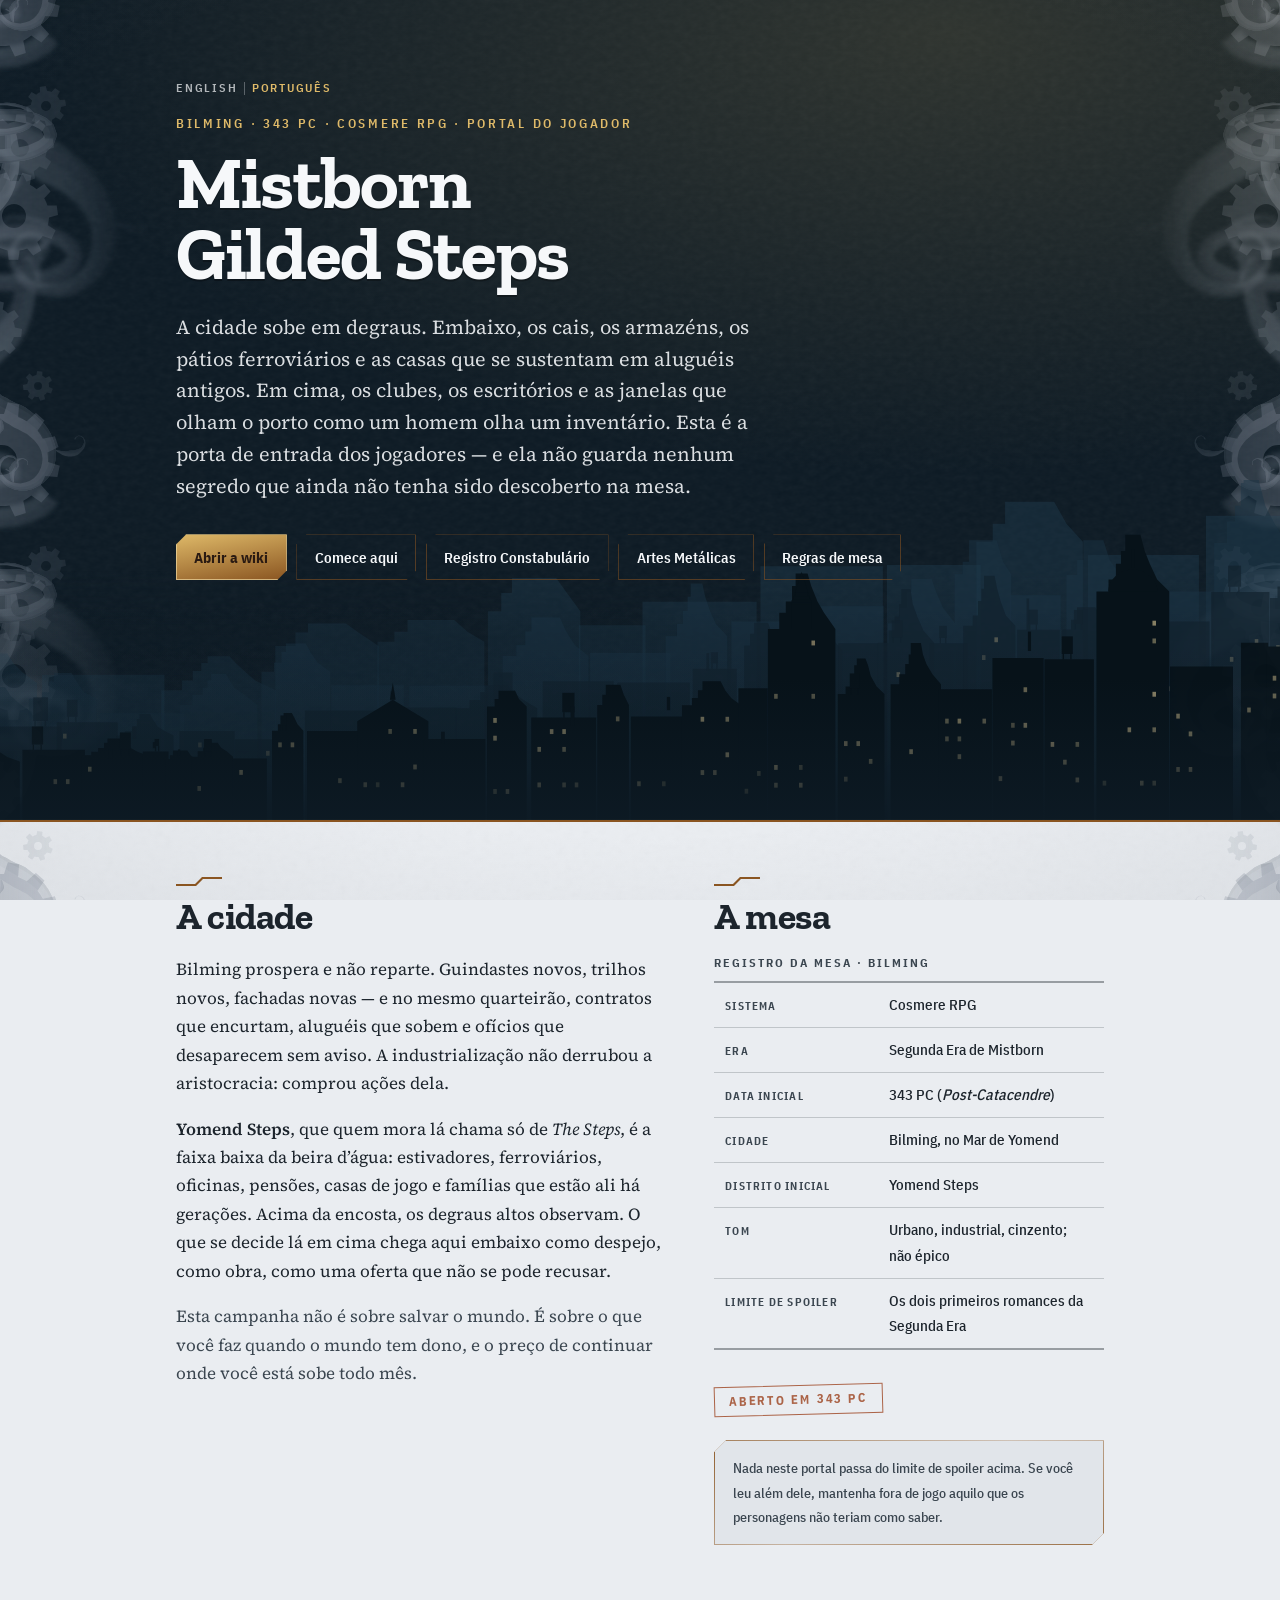
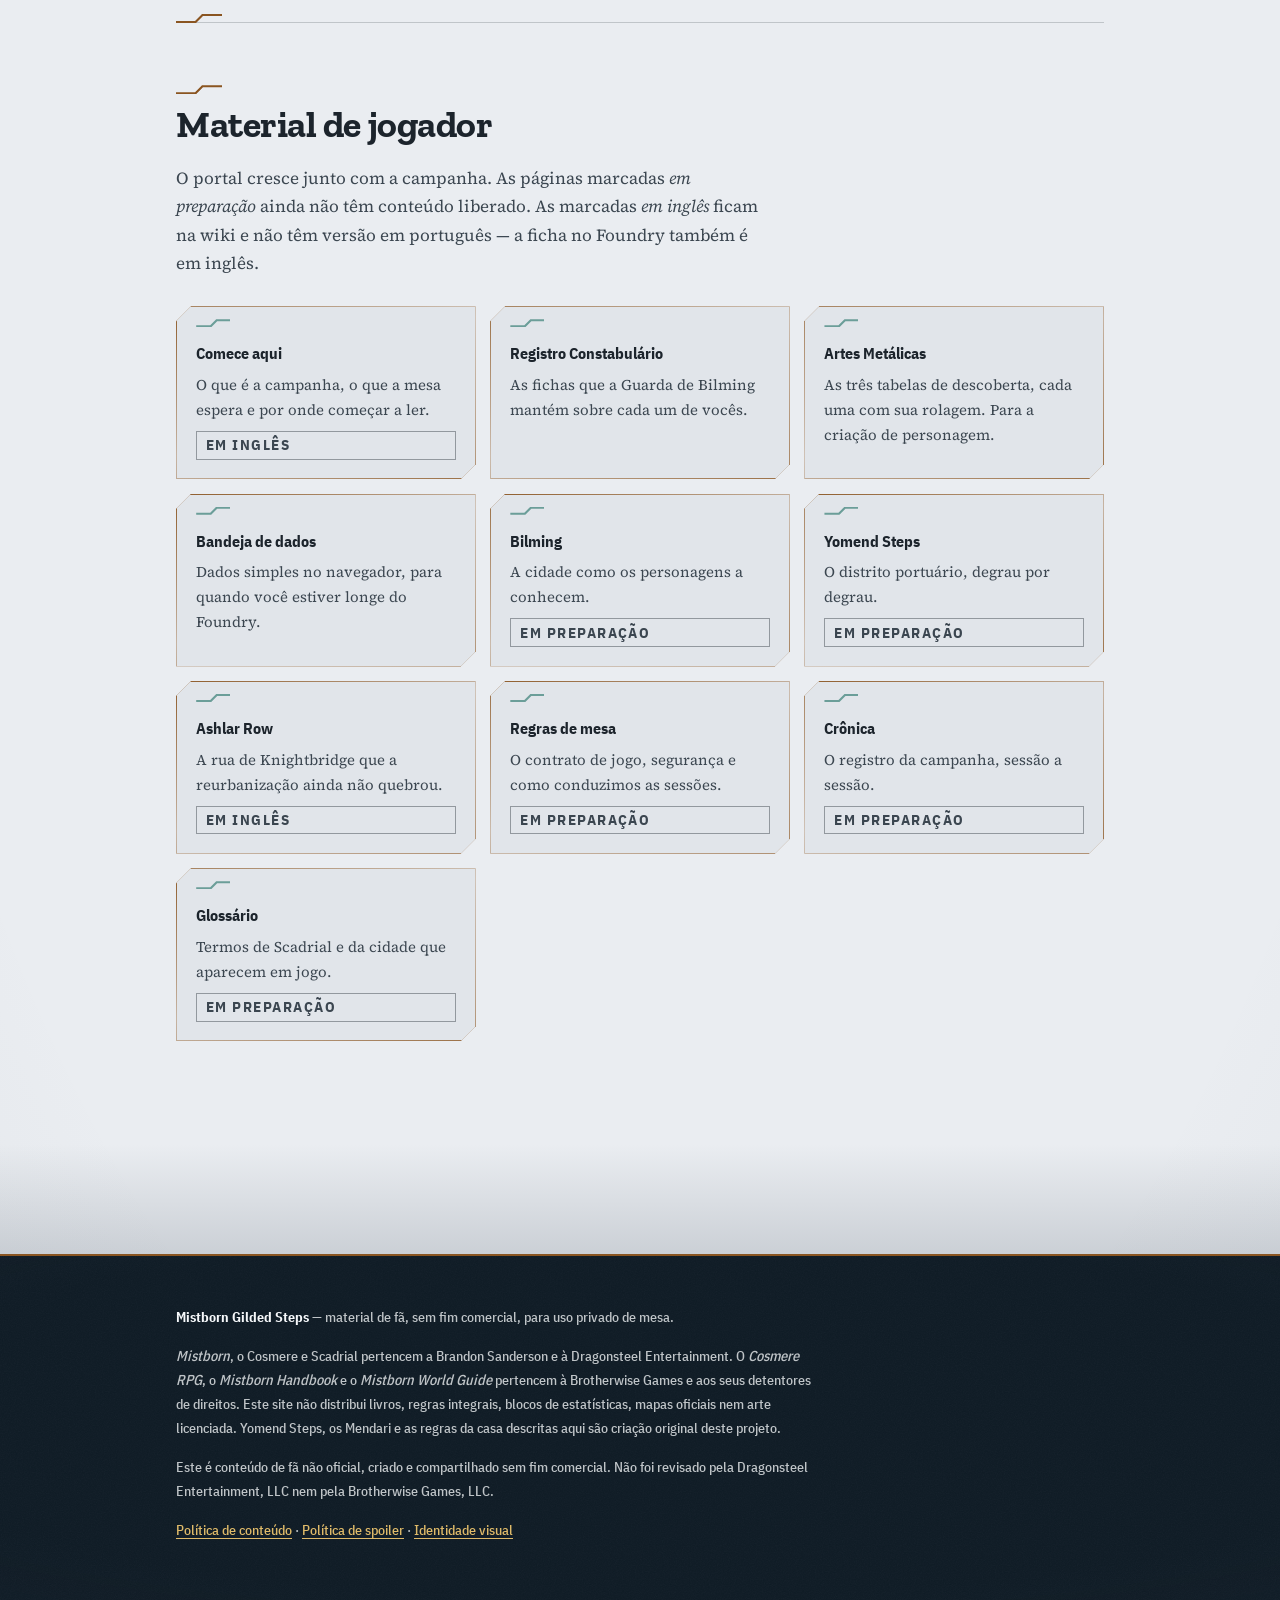
==== docs/pt/index.html @ 7c8a9991 "A Brazilian Portuguese version of the player pages English stays the source version of the site. /pt" ====
<!doctype html>
<html lang="pt-BR">
<head>
  <meta charset="utf-8">
  <meta name="viewport" content="width=device-width, initial-scale=1">
  <title>Mistborn Gilded Steps — Portal do Jogador</title>
  <meta name="description" content="Portal do jogador da campanha Mistborn Gilded Steps: Bilming, Scadrial, 343 PC. Fantasia urbana e industrial no Cosmere RPG.">
  <meta name="color-scheme" content="light dark">
  <link rel="alternate" hreflang="en" href="https://wildpoxx.github.io/mistborn-gilded-steps/">
  <link rel="alternate" hreflang="pt-BR" href="https://wildpoxx.github.io/mistborn-gilded-steps/pt/">
  <link rel="stylesheet" href="../styles/fonts.css">
  <link rel="stylesheet" href="../styles/gilded.css">
  <link rel="stylesheet" href="../styles/site.css">
</head>
<body>
  <a class="skip" href="#content">Pular para o conteúdo</a>

  <header class="hero">
    <div class="wrap">
      <p class="lang-switch"><a href="../index.html" hreflang="en" lang="en">English</a><span aria-current="true">Português</span></p>
      <p class="kicker">Bilming · 343 PC · Cosmere RPG · Portal do jogador</p>
      <h1>Mistborn<br>Gilded Steps</h1>
      <p class="lead">
        A cidade sobe em degraus. Embaixo, os cais, os armazéns, os pátios ferroviários e as casas
        que se sustentam em aluguéis antigos. Em cima, os clubes, os escritórios e as janelas que olham o
        porto como um homem olha um inventário. Esta é a porta de entrada dos jogadores — e ela não
        guarda nenhum segredo que ainda não tenha sido descoberto na mesa.
      </p>
      <nav class="actions" aria-label="Quick links">
        <a class="button primary" href="https://github.com/WildPoxx/mistborn-gilded-steps/blob/main/wiki/Home.md">Abrir a wiki</a>
        <a class="button" href="https://github.com/WildPoxx/mistborn-gilded-steps/blob/main/wiki/Start-Here.md">Comece aqui</a>
        <a class="button" href="constabulary-record.html">Registro Constabulário</a>
        <a class="button" href="metallic-arts.html">Artes Metálicas</a>
        <a class="button" href="https://github.com/WildPoxx/mistborn-gilded-steps/blob/main/wiki/Table-Rules.md">Regras de mesa</a>
      </nav>
    </div>

    <!-- Bilming skyline. Original drawing generated for this project: four planes of
         silhouette, the ground rising in terraces from the waterfront to the high
         district, three landmark buildings, roof tanks and chimneys, lit windows
         clustered by floor. Traces no third-party map, art or photograph. Colours
         come from the --sky-* custom properties in styles/site.css. -->
    <svg class="section-drawing" xmlns="http://www.w3.org/2000/svg" viewBox="0 0 1440 470" preserveAspectRatio="xMidYMax slice" role="img" aria-labelledby="skyline-title"><title id="skyline-title">Bilming from the water: the city climbing in terraces from the low waterfront on the left to the towers of the high district on the right, silhouetted in haze.</title><defs><linearGradient id="hz" x1="0" y1="0" x2="0" y2="1"><stop offset="0%" stop-color="var(--sky-haze)" stop-opacity="0"/><stop offset="52%" stop-color="var(--sky-haze)" stop-opacity="0.6"/><stop offset="100%" stop-color="var(--sky-haze)" stop-opacity="0"/></linearGradient><linearGradient id="sk" x1="0" y1="0" x2="0" y2="1"><stop offset="0%" stop-color="var(--sky-haze)" stop-opacity="0"/><stop offset="100%" stop-color="var(--sky-haze)" stop-opacity="0.92"/></linearGradient></defs><g fill="var(--sky-1)" fill-opacity="var(--sky-o1)"><path d="M-50.0 470 L-50.0 316.0 L-34.0 316.0 L-34.0 304.1 L-23.7 304.1 L-23.7 294.0 L-16.5 294.0 L-16.5 282.8 L8.1 282.8 L15.2 294.0 L25.5 304.1 L41.5 316.0 L41.5 470 Z"/><path d="M47.3 470 L47.3 306.5 L185.0 306.5 L185.0 470 Z"/><path d="M181.4 470 L181.4 323.9 L204.8 323.9 L204.8 313.2 L216.9 313.2 L216.9 302.4 L226.5 302.4 L226.5 293.5 L233.6 293.5 L233.6 285.8 L258.1 285.8 L265.2 293.5 L274.8 302.4 L286.9 313.2 L310.3 323.9 L310.3 470 Z"/><path d="M309.7 470 L309.7 274.3 L332.4 274.3 L332.4 259.1 L346.5 259.1 L346.5 248.9 L389.2 248.9 L403.3 259.1 L425.9 274.3 L425.9 470 Z"/><path d="M424.7 470 L424.7 269.4 L443.7 269.4 L443.7 258.2 L458.5 258.2 L458.5 244.9 L511.1 244.9 L525.9 258.2 L544.9 269.4 L544.9 470 Z"/><path d="M548.9 470 L548.9 235.1 L563.9 235.1 L563.9 214.5 L576.0 214.5 L576.0 197.8 L625.7 197.8 L637.8 214.5 L652.9 235.1 L652.9 470 Z"/><path d="M651.1 470 L651.1 251.0 L726.2 251.0 L726.2 470 Z"/><path d="M722.8 470 L722.8 224.5 L851.2 224.5 L851.2 470 Z"/><path d="M855.5 470 L855.5 184.4 L993.2 184.4 L993.2 470 Z"/><path d="M997.8 470 L997.8 183.0 L1103.2 183.0 L1103.2 470 Z"/><path d="M1098.5 470 L1098.5 156.9 L1116.8 156.9 L1116.8 136.6 L1130.7 136.6 L1130.7 111.9 L1185.9 111.9 L1199.8 136.6 L1218.2 156.9 L1218.2 470 Z"/><path d="M1224.0 470 L1224.0 172.0 L1348.8 172.0 L1348.8 470 Z"/><path d="M1356.7 470 L1356.7 127.8 L1459.4 127.8 L1459.4 470 Z"/><path d="M1465.5 470 L1465.5 115.1 L1490.2 115.1 L1490.2 94.3 L1502.8 94.3 L1502.8 76.2 L1511.8 76.2 L1511.8 49.0 L1553.2 49.0 L1562.1 76.2 L1574.8 94.3 L1599.4 115.1 L1599.4 470 Z"/></g><rect x="0" y="188" width="1440" height="150" fill="url(#hz)" opacity="0.46"/><g fill="var(--sky-2)" fill-opacity="var(--sky-o2)"><path d="M-50.0 470 L-50.0 348.2 L-37.4 348.2 L-37.4 340.2 L-26.3 340.2 L-26.3 330.1 L-19.9 330.1 L-19.9 320.5 L5.6 320.5 L12.0 330.1 L23.1 340.2 L35.8 348.2 L35.8 470 Z"/><path d="M32.6 470 L32.6 333.2 L47.0 333.2 L47.0 326.2 L55.3 326.2 L55.3 314.2 L60.8 314.2 L60.8 304.5 L80.5 304.5 L86.0 314.2 L94.3 326.2 L108.6 333.2 L108.6 470 Z"/><path d="M112.4 470 L112.4 349.9 L207.1 349.9 L207.1 470 Z"/><path d="M202.2 470 L202.2 340.6 L216.5 340.6 L216.5 329.3 L228.1 329.3 L228.1 321.3 L233.6 321.3 L233.6 312.9 L237.4 312.9 L237.4 305.8 L254.4 305.8 L258.1 312.9 L263.6 321.3 L275.2 329.3 L289.5 340.6 L289.5 470 Z"/><path d="M294.1 470 L294.1 303.1 L308.2 303.1 L308.2 293.2 L316.6 293.2 L316.6 280.9 L321.6 280.9 L321.6 271.3 L344.1 271.3 L349.1 280.9 L357.4 293.2 L371.5 303.1 L371.5 470 Z"/><path d="M372.6 470 L372.6 318.5 L454.3 318.5 L454.3 470 Z"/><path d="M460.7 470 L460.7 319.0 L561.0 319.0 L561.0 470 Z"/><path d="M565.6 470 L565.6 285.5 L581.0 285.5 L581.0 273.5 L590.9 273.5 L590.9 257.9 L597.9 257.9 L597.9 242.2 L629.8 242.2 L636.9 257.9 L646.7 273.5 L662.1 285.5 L662.1 470 Z"/><path d="M663.8 470 L663.8 282.1 L754.5 282.1 L754.5 470 Z"/><path d="M748.9 470 L748.9 263.2 L761.6 263.2 L761.6 249.6 L768.2 249.6 L768.2 234.9 L773.6 234.9 L773.6 218.9 L777.0 218.9 L777.0 203.9 L790.1 203.9 L793.4 218.9 L798.8 234.9 L805.4 249.6 L818.1 263.2 L818.1 470 Z"/><path d="M822.9 470 L822.9 246.6 L887.0 246.6 L887.0 470 Z"/><path d="M892.3 470 L892.3 229.4 L994.1 229.4 L994.1 470 Z"/><path d="M998.8 470 L998.8 248.9 L1012.5 248.9 L1012.5 231.2 L1020.4 231.2 L1020.4 213.2 L1025.1 213.2 L1025.1 198.8 L1048.3 198.8 L1053.1 213.2 L1060.9 231.2 L1074.6 248.9 L1074.6 470 Z"/><path d="M1073.9 470 L1073.9 193.4 L1083.0 193.4 L1083.0 179.4 L1090.2 179.4 L1090.2 155.4 L1121.2 155.4 L1128.4 179.4 L1137.5 193.4 L1137.5 470 Z"/><path d="M1136.4 470 L1136.4 217.2 L1193.3 217.2 L1193.3 470 Z"/><path d="M1199.7 470 L1199.7 194.4 L1211.7 194.4 L1211.7 177.6 L1218.7 177.6 L1218.7 155.2 L1241.3 155.2 L1248.3 177.6 L1260.3 194.4 L1260.3 470 Z"/><path d="M1259.5 470 L1259.5 212.9 L1363.9 212.9 L1363.9 470 Z"/><path d="M1365.9 470 L1365.9 158.5 L1380.2 158.5 L1380.2 134.2 L1389.3 134.2 L1389.3 116.6 L1396.0 116.6 L1396.0 91.0 L1399.0 91.0 L1399.0 72.0 L1413.8 72.0 L1416.8 91.0 L1423.5 116.6 L1432.6 134.2 L1446.9 158.5 L1446.9 470 Z"/><path d="M1441.7 470 L1441.7 160.0 L1453.0 160.0 L1453.0 143.4 L1462.4 143.4 L1462.4 115.5 L1467.3 115.5 L1467.3 95.0 L1488.2 95.0 L1493.1 115.5 L1502.5 143.4 L1513.7 160.0 L1513.7 470 Z"/></g><rect x="0" y="230" width="1440" height="150" fill="url(#hz)" opacity="0.38"/><g fill="var(--sky-3)" fill-opacity="var(--sky-o3)"><path d="M-50.0 470 L-50.0 364.1 L-11.3 364.1 L-11.3 470 Z"/><path d="M-2.6 470 L-2.6 364.7 L69.6 364.7 L69.6 470 Z"/><path d="M63.9 470 L63.9 359.9 L132.5 359.9 L132.5 470 Z"/><path d="M130.6 470 L130.6 374.8 L140.5 374.8 L140.5 369.9 L148.5 369.9 L148.5 364.8 L154.1 364.8 L154.1 356.5 L156.9 356.5 L156.9 350.8 L168.8 350.8 L171.7 356.5 L177.2 364.8 L185.3 369.9 L195.2 374.8 L195.2 470 Z"/><path d="M201.9 470 L201.9 369.8 L263.9 369.8 L263.9 470 Z"/><path d="M264.3 470 L264.3 379.2 L340.1 379.2 L340.1 470 Z"/><path d="M343.1 470 L343.1 346.9 L423.4 346.9 L423.4 470 Z"/><path d="M429.8 470 L429.8 343.5 L513.5 343.5 L513.5 470 Z"/><path d="M512.7 470 L512.7 344.2 L528.2 344.2 L528.2 334.9 L540.3 334.9 L540.3 326.0 L546.2 326.0 L546.2 318.4 L571.0 318.4 L576.8 326.0 L589.0 334.9 L604.4 344.2 L604.4 470 Z"/><path d="M610.5 470 L610.5 313.9 L690.4 313.9 L690.4 470 Z"/><path d="M694.4 470 L694.4 315.3 L776.1 315.3 L776.1 470 Z"/><path d="M779.5 470 L779.5 299.9 L828.8 299.9 L828.8 470 Z"/><path d="M837.2 470 L837.2 273.6 L843.9 273.6 L843.9 260.6 L848.5 260.6 L848.5 248.0 L863.9 248.0 L868.6 260.6 L875.2 273.6 L875.2 470 Z"/><path d="M876.1 470 L876.1 279.1 L888.8 279.1 L888.8 265.1 L897.8 265.1 L897.8 249.9 L926.0 249.9 L935.1 265.1 L947.7 279.1 L947.7 470 Z"/><path d="M942.9 470 L942.9 271.2 L987.9 271.2 L987.9 470 Z"/><path d="M987.6 470 L987.6 270.7 L999.6 270.7 L999.6 256.8 L1006.5 256.8 L1006.5 241.0 L1011.5 241.0 L1011.5 227.0 L1014.1 227.0 L1014.1 210.2 L1024.3 210.2 L1026.8 227.0 L1031.9 241.0 L1038.8 256.8 L1050.8 270.7 L1050.8 470 Z"/><path d="M1045.8 470 L1045.8 271.2 L1088.5 271.2 L1088.5 470 Z"/><path d="M1083.7 470 L1083.7 251.5 L1094.3 251.5 L1094.3 240.0 L1100.3 240.0 L1100.3 223.5 L1104.1 223.5 L1104.1 209.9 L1107.0 209.9 L1107.0 195.3 L1118.9 195.3 L1121.8 209.9 L1125.6 223.5 L1131.6 240.0 L1142.2 251.5 L1142.2 470 Z"/><path d="M1144.4 470 L1144.4 256.1 L1192.2 256.1 L1192.2 470 Z"/><path d="M1195.1 470 L1195.1 255.6 L1205.0 255.6 L1205.0 244.6 L1211.7 244.6 L1211.7 230.6 L1232.4 230.6 L1239.1 244.6 L1248.9 255.6 L1248.9 470 Z"/><path d="M1252.6 470 L1252.6 248.7 L1263.2 248.7 L1263.2 234.9 L1269.2 234.9 L1269.2 218.0 L1272.3 218.0 L1272.3 206.1 L1287.4 206.1 L1290.4 218.0 L1296.5 234.9 L1307.0 248.7 L1307.0 470 Z"/><path d="M1305.0 470 L1305.0 246.6 L1360.7 246.6 L1360.7 470 Z"/><path d="M1362.6 470 L1362.6 213.5 L1428.1 213.5 L1428.1 470 Z"/><path d="M1428.7 470 L1428.7 220.3 L1437.2 220.3 L1437.2 207.2 L1444.1 207.2 L1444.1 189.8 L1448.8 189.8 L1448.8 169.7 L1450.9 169.7 L1450.9 155.8 L1460.6 155.8 L1462.8 169.7 L1467.4 189.8 L1474.4 207.2 L1482.8 220.3 L1482.8 470 Z"/><path d="M1486.9 470 L1486.9 213.3 L1564.5 213.3 L1564.5 470 Z"/><rect x="-37.0" y="343.7" width="9.0" height="14.5"/><rect x="-36.3" y="358.1" width="1.4" height="6.0"/><rect x="-29.9" y="358.1" width="1.4" height="6.0"/><rect x="37.4" y="332.0" width="16.6" height="26.6"/><rect x="38.7" y="358.7" width="1.5" height="6.0"/><rect x="50.3" y="358.7" width="1.5" height="6.0"/><rect x="75.2" y="334.7" width="12.0" height="19.2"/><rect x="76.2" y="353.9" width="1.4" height="6.0"/><rect x="84.6" y="353.9" width="1.4" height="6.0"/><rect x="149.3" y="364.6" width="3.9" height="14.1"/><rect x="438.8" y="325.2" width="5.0" height="11.6"/><rect x="555.3" y="304.1" width="21.3" height="34.1"/><rect x="557.0" y="338.2" width="1.9" height="6.0"/><rect x="572.0" y="338.2" width="1.9" height="6.0"/><rect x="573.9" y="324.2" width="5.5" height="19.4"/><rect x="799.7" y="281.3" width="7.9" height="12.6"/><rect x="800.3" y="293.9" width="1.4" height="6.0"/><rect x="805.8" y="293.9" width="1.4" height="6.0"/><rect x="794.8" y="282.2" width="3.0" height="19.5"/><rect x="1003.3" y="245.5" width="12.0" height="19.2"/><rect x="1004.3" y="264.7" width="1.4" height="6.0"/><rect x="1012.6" y="264.7" width="1.4" height="6.0"/><rect x="1056.6" y="251.6" width="8.5" height="13.6"/><rect x="1057.2" y="265.2" width="1.4" height="6.0"/><rect x="1063.2" y="265.2" width="1.4" height="6.0"/><rect x="1157.0" y="233.4" width="10.5" height="16.7"/><rect x="1157.8" y="250.1" width="1.4" height="6.0"/><rect x="1165.2" y="250.1" width="1.4" height="6.0"/><rect x="1154.9" y="220.8" width="2.9" height="35.9"/><rect x="1208.2" y="233.7" width="10.0" height="15.9"/><rect x="1209.0" y="249.6" width="1.4" height="6.0"/><rect x="1215.9" y="249.6" width="1.4" height="6.0"/><rect x="1260.3" y="212.3" width="3.3" height="31.9"/><rect x="1381.5" y="183.9" width="14.7" height="23.6"/><rect x="1382.7" y="207.5" width="1.4" height="6.0"/><rect x="1393.0" y="207.5" width="1.4" height="6.0"/><rect x="1445.8" y="195.9" width="11.5" height="18.5"/><rect x="1446.7" y="214.3" width="1.4" height="6.0"/><rect x="1454.8" y="214.3" width="1.4" height="6.0"/><rect x="1520.0" y="186.2" width="13.2" height="21.0"/><rect x="1521.1" y="207.3" width="1.4" height="6.0"/><rect x="1530.3" y="207.3" width="1.4" height="6.0"/></g><g fill="var(--sky-lit)" fill-opacity="var(--sky-lit-o-far)"><rect x="-29.0" y="377.1" width="4" height="5.5" opacity="0.64"/><rect x="-43.0" y="417.1" width="4" height="5.5" opacity="0.80"/><rect x="70.9" y="372.9" width="4" height="5.5" opacity="0.97"/><rect x="137.6" y="407.8" width="4" height="5.5" opacity="0.87"/><rect x="151.6" y="407.8" width="4" height="5.5" opacity="0.71"/><rect x="151.6" y="427.8" width="4" height="5.5" opacity="0.95"/><rect x="165.6" y="427.8" width="4" height="5.5" opacity="0.62"/><rect x="179.6" y="427.8" width="4" height="5.5" opacity="0.87"/><rect x="222.9" y="382.8" width="4" height="5.5" opacity="0.62"/><rect x="250.9" y="402.8" width="4" height="5.5" opacity="0.59"/><rect x="299.3" y="392.2" width="4" height="5.5" opacity="0.90"/><rect x="364.1" y="399.9" width="4" height="5.5" opacity="0.91"/><rect x="392.1" y="399.9" width="4" height="5.5" opacity="0.64"/><rect x="450.8" y="356.5" width="4" height="5.5" opacity="0.79"/><rect x="450.8" y="376.5" width="4" height="5.5" opacity="0.83"/><rect x="464.8" y="376.5" width="4" height="5.5" opacity="0.98"/><rect x="450.8" y="396.5" width="4" height="5.5" opacity="0.89"/><rect x="436.8" y="416.5" width="4" height="5.5" opacity="0.99"/><rect x="478.8" y="416.5" width="4" height="5.5" opacity="0.70"/><rect x="450.8" y="436.5" width="4" height="5.5" opacity="0.63"/><rect x="533.7" y="397.2" width="4" height="5.5" opacity="0.58"/><rect x="547.7" y="437.2" width="4" height="5.5" opacity="0.83"/><rect x="631.5" y="386.9" width="4" height="5.5" opacity="0.81"/><rect x="645.5" y="386.9" width="4" height="5.5" opacity="0.71"/><rect x="743.4" y="408.3" width="4" height="5.5" opacity="0.80"/><rect x="729.4" y="428.3" width="4" height="5.5" opacity="0.84"/><rect x="743.4" y="428.3" width="4" height="5.5" opacity="0.61"/><rect x="757.4" y="428.3" width="4" height="5.5" opacity="0.98"/><rect x="844.2" y="366.6" width="4" height="5.5" opacity="0.83"/><rect x="977.9" y="364.2" width="4" height="5.5" opacity="0.59"/><rect x="1008.6" y="303.7" width="4" height="5.5" opacity="0.96"/><rect x="1008.6" y="363.7" width="4" height="5.5" opacity="0.90"/><rect x="1118.7" y="264.5" width="4" height="5.5" opacity="0.96"/><rect x="1104.7" y="284.5" width="4" height="5.5" opacity="0.57"/><rect x="1118.7" y="304.5" width="4" height="5.5" opacity="0.58"/><rect x="1104.7" y="324.5" width="4" height="5.5" opacity="0.63"/><rect x="1118.7" y="364.5" width="4" height="5.5" opacity="1.00"/><rect x="1132.7" y="424.5" width="4" height="5.5" opacity="0.91"/><rect x="1216.1" y="368.6" width="4" height="5.5" opacity="0.63"/><rect x="1287.6" y="281.7" width="4" height="5.5" opacity="0.63"/><rect x="1259.6" y="301.7" width="4" height="5.5" opacity="0.55"/><rect x="1287.6" y="321.7" width="4" height="5.5" opacity="0.60"/><rect x="1259.6" y="341.7" width="4" height="5.5" opacity="0.85"/><rect x="1287.6" y="341.7" width="4" height="5.5" opacity="0.87"/><rect x="1259.6" y="381.7" width="4" height="5.5" opacity="0.97"/><rect x="1312.0" y="319.6" width="4" height="5.5" opacity="0.83"/><rect x="1411.6" y="266.5" width="4" height="5.5" opacity="0.79"/><rect x="1383.6" y="286.5" width="4" height="5.5" opacity="0.74"/><rect x="1369.6" y="366.5" width="4" height="5.5" opacity="0.78"/><rect x="1397.6" y="366.5" width="4" height="5.5" opacity="0.96"/><rect x="1463.7" y="253.3" width="4" height="5.5" opacity="0.71"/><rect x="1435.7" y="273.3" width="4" height="5.5" opacity="0.82"/><rect x="1463.7" y="293.3" width="4" height="5.5" opacity="0.57"/><rect x="1521.9" y="286.3" width="4" height="5.5" opacity="0.88"/><rect x="1493.9" y="386.3" width="4" height="5.5" opacity="0.73"/><rect x="1535.9" y="386.3" width="4" height="5.5" opacity="0.88"/><rect x="1549.9" y="386.3" width="4" height="5.5" opacity="0.69"/></g><rect x="0" y="273" width="1440" height="150" fill="url(#hz)" opacity="0.30"/><g fill="var(--sky-4)" fill-opacity="var(--sky-o4)"><path d="M-50.0 470 L-50.0 404.3 L-35.9 404.3 L-35.9 399.1 L-27.3 399.1 L-27.3 393.7 L-23.2 393.7 L-23.2 390.0 L-4.5 390.0 L-0.3 393.7 L8.2 399.1 L22.3 404.3 L22.3 470 Z"/><path d="M25.2 470 L25.2 391.1 L95.5 391.1 L95.5 470 Z"/><path d="M92.0 470 L92.0 397.1 L102.7 397.1 L102.7 393.3 L110.4 393.3 L110.4 389.0 L117.0 389.0 L117.0 383.2 L120.9 383.2 L120.9 378.4 L136.5 378.4 L140.4 383.2 L147.0 389.0 L154.7 393.3 L165.4 397.1 L165.4 470 Z"/><path d="M160.6 470 L160.6 392.9 L189.6 392.9 L189.6 470 Z"/><path d="M186.1 470 L186.1 401.3 L191.1 401.3 L191.1 397.1 L194.6 397.1 L194.6 391.9 L210.8 391.9 L214.4 397.1 L219.4 401.3 L219.4 470 Z"/><path d="M215.1 470 L215.1 398.8 L222.4 398.8 L222.4 392.7 L228.5 392.7 L228.5 388.8 L232.4 388.8 L232.4 383.1 L244.9 383.1 L248.8 388.8 L254.9 392.7 L262.1 398.8 L262.1 470 Z"/><path d="M262.2 470 L262.2 400.7 L300.2 400.7 L300.2 470 Z"/><path d="M306.0 470 L306.0 369.7 L312.6 369.7 L312.6 362.4 L316.1 362.4 L316.1 355.0 L319.0 355.0 L319.0 349.5 L328.3 349.5 L331.2 355.0 L334.7 362.4 L341.3 369.7 L341.3 470 Z"/><path d="M345.4 470 L345.4 370.0 L402.8 370.0 L402.8 470 Z"/><path d="M401.9 470 L401.9 359.0 L441.9 334.6 L481.9 359.0 L481.9 470 Z"/><path d="M438.7 334.6 L441.9 315.7 L445.1 334.6 Z"/><path d="M476.0 470 L476.0 379.0 L546.1 379.0 L546.1 470 Z"/><path d="M547.9 470 L547.9 342.2 L556.5 342.2 L556.5 333.9 L560.9 333.9 L560.9 324.5 L579.5 324.5 L583.8 333.9 L592.5 342.2 L592.5 470 Z"/><path d="M597.6 470 L597.6 354.8 L670.7 354.8 L670.7 470 Z"/><path d="M671.9 470 L671.9 340.5 L677.6 340.5 L677.6 329.0 L681.5 329.0 L681.5 317.8 L697.9 317.8 L701.8 329.0 L707.5 340.5 L707.5 470 Z"/><path d="M709.8 470 L709.8 353.5 L771.2 353.5 L771.2 470 Z"/><path d="M767.2 470 L767.2 340.9 L778.4 340.9 L778.4 332.8 L785.2 332.8 L785.2 324.0 L790.3 324.0 L790.3 314.0 L810.7 314.0 L815.8 324.0 L822.6 332.8 L833.9 340.9 L833.9 470 Z"/><path d="M830.7 470 L830.7 321.9 L863.6 321.9 L863.6 470 Z"/><path d="M863.9 470 L863.9 255.1 L876.7 255.1 L876.7 236.9 L884.0 236.9 L884.0 224.2 L891.0 224.2 L891.0 206.8 L895.1 206.8 L895.1 192.6 L908.5 192.6 L912.6 206.8 L919.7 224.2 L927.0 236.9 L939.8 255.1 L939.8 470 Z"/><rect x="890.4" y="227.1" width="22.8" height="27.9"/><path d="M890.4 227.1 L901.8 190.6 L913.2 227.1 Z"/><rect x="890.4" y="222.8" width="22.8" height="3.0"/><rect x="892.9" y="218.5" width="17.8" height="3.0"/><rect x="895.4" y="214.2" width="12.8" height="3.0"/><path d="M942.5 470 L942.5 328.3 L951.3 328.3 L951.3 319.8 L957.9 319.8 L957.9 308.0 L961.0 308.0 L961.0 296.0 L963.9 296.0 L963.9 288.4 L973.6 288.4 L976.5 296.0 L979.6 308.0 L986.2 319.8 L995.0 328.3 L995.0 470 Z"/><path d="M1002.0 470 L1002.0 317.4 L1011.7 317.4 L1011.7 306.0 L1018.4 306.0 L1018.4 294.6 L1022.3 294.6 L1022.3 283.7 L1024.6 283.7 L1024.6 271.0 L1036.0 271.0 L1038.3 283.7 L1042.2 294.6 L1049.0 306.0 L1058.6 317.4 L1058.6 470 Z"/><path d="M1056.3 470 L1056.3 323.0 L1115.9 323.0 L1115.9 470 Z"/><path d="M1116.5 470 L1116.5 287.7 L1174.1 287.7 L1174.1 470 Z"/><path d="M1175.0 470 L1175.0 289.2 L1230.6 289.2 L1230.6 470 Z"/><path d="M1233.5 470 L1233.5 212.8 L1247.1 212.8 L1247.1 199.4 L1255.4 199.4 L1255.4 181.8 L1261.1 181.8 L1261.1 167.3 L1265.9 167.3 L1265.9 149.2 L1283.0 149.2 L1287.8 167.3 L1293.5 181.8 L1301.8 199.4 L1315.4 212.8 L1315.4 470 Z"/><path d="M1246.6 212.8 A27.9 26.5 0 0 1 1302.3 212.8 Z"/><rect x="1272.5" y="165.8" width="4.0" height="20.6"/><path d="M1316.3 470 L1316.3 297.4 L1387.1 297.4 L1387.1 470 Z"/><path d="M1396.1 470 L1396.1 270.5 L1426.7 270.5 L1426.7 470 Z"/><path d="M1424.8 470 L1424.8 274.7 L1479.1 274.7 L1479.1 470 Z"/><path d="M1480.3 470 L1480.3 268.3 L1542.4 268.3 L1542.4 470 Z"/><rect x="-17.2" y="396.9" width="4.3" height="10.9"/><rect x="35.8" y="364.8" width="12.7" height="20.3"/><rect x="36.8" y="385.1" width="1.4" height="6.0"/><rect x="45.6" y="385.1" width="1.4" height="6.0"/><rect x="134.8" y="371.5" width="12.3" height="19.6"/><rect x="135.8" y="391.1" width="1.4" height="6.0"/><rect x="144.3" y="391.1" width="1.4" height="6.0"/><rect x="122.6" y="390.3" width="4.4" height="10.5"/><rect x="173.9" y="378.8" width="5.1" height="8.1"/><rect x="174.3" y="386.9" width="1.4" height="6.0"/><rect x="177.8" y="386.9" width="1.4" height="6.0"/><rect x="171.9" y="382.3" width="2.6" height="7.0"/><rect x="200.2" y="390.5" width="2.6" height="6.8"/><rect x="229.6" y="378.9" width="8.7" height="13.9"/><rect x="230.3" y="392.8" width="1.4" height="6.0"/><rect x="236.4" y="392.8" width="1.4" height="6.0"/><rect x="315.5" y="352.4" width="7.1" height="11.3"/><rect x="316.1" y="363.7" width="1.4" height="6.0"/><rect x="321.1" y="363.7" width="1.4" height="6.0"/><rect x="496.2" y="370.7" width="4.2" height="12.7"/><rect x="632.6" y="326.9" width="13.7" height="21.9"/><rect x="633.7" y="348.8" width="1.4" height="6.0"/><rect x="643.3" y="348.8" width="1.4" height="6.0"/><rect x="641.9" y="342.2" width="4.4" height="21.1"/><rect x="750.2" y="331.5" width="3.7" height="15.0"/><rect x="956.0" y="305.1" width="10.7" height="17.2"/><rect x="956.8" y="322.3" width="1.4" height="6.0"/><rect x="964.3" y="322.3" width="1.4" height="6.0"/><rect x="1156.4" y="258.0" width="3.5" height="21.9"/><rect x="1194.5" y="263.4" width="12.4" height="19.8"/><rect x="1195.5" y="283.2" width="1.4" height="6.0"/><rect x="1204.1" y="283.2" width="1.4" height="6.0"/><rect x="1514.0" y="241.2" width="13.2" height="21.1"/><rect x="1515.1" y="262.3" width="1.4" height="6.0"/><rect x="1524.3" y="262.3" width="1.4" height="6.0"/><rect x="1498.9" y="233.4" width="3.7" height="37.7"/></g><g fill="var(--sky-lit)" fill-opacity="var(--sky-lit-o)"><rect x="-29.0" y="437.3" width="4" height="5.5" opacity="0.78"/><rect x="-15.0" y="437.3" width="4" height="5.5" opacity="0.66"/><rect x="60.2" y="424.1" width="4" height="5.5" opacity="0.80"/><rect x="74.2" y="424.1" width="4" height="5.5" opacity="0.90"/><rect x="99.0" y="410.1" width="4" height="5.5" opacity="0.83"/><rect x="222.1" y="431.8" width="4" height="5.5" opacity="0.84"/><rect x="269.2" y="413.7" width="4" height="5.5" opacity="0.94"/><rect x="313.0" y="382.7" width="4" height="5.5" opacity="0.64"/><rect x="327.0" y="382.7" width="4" height="5.5" opacity="0.74"/><rect x="380.4" y="423.0" width="4" height="5.5" opacity="0.81"/><rect x="436.9" y="367.6" width="4" height="5.5" opacity="0.57"/><rect x="464.9" y="367.6" width="4" height="5.5" opacity="0.74"/><rect x="464.9" y="407.6" width="4" height="5.5" opacity="0.79"/><rect x="408.9" y="427.6" width="4" height="5.5" opacity="0.81"/><rect x="422.9" y="427.6" width="4" height="5.5" opacity="0.57"/><rect x="450.9" y="427.6" width="4" height="5.5" opacity="0.90"/><rect x="554.9" y="355.2" width="4" height="5.5" opacity="0.90"/><rect x="554.9" y="375.2" width="4" height="5.5" opacity="0.93"/><rect x="554.9" y="435.2" width="4" height="5.5" opacity="0.75"/><rect x="568.9" y="435.2" width="4" height="5.5" opacity="0.92"/><rect x="618.6" y="367.8" width="4" height="5.5" opacity="0.89"/><rect x="632.6" y="367.8" width="4" height="5.5" opacity="0.94"/><rect x="604.6" y="387.8" width="4" height="5.5" opacity="0.92"/><rect x="632.6" y="387.8" width="4" height="5.5" opacity="0.74"/><rect x="604.6" y="427.8" width="4" height="5.5" opacity="0.93"/><rect x="632.6" y="427.8" width="4" height="5.5" opacity="0.79"/><rect x="646.6" y="427.8" width="4" height="5.5" opacity="0.72"/><rect x="692.9" y="353.5" width="4" height="5.5" opacity="0.62"/><rect x="716.8" y="426.5" width="4" height="5.5" opacity="0.87"/><rect x="744.8" y="426.5" width="4" height="5.5" opacity="0.56"/><rect x="788.2" y="353.9" width="4" height="5.5" opacity="0.90"/><rect x="816.2" y="353.9" width="4" height="5.5" opacity="0.76"/><rect x="816.2" y="393.9" width="4" height="5.5" opacity="0.96"/><rect x="788.2" y="413.9" width="4" height="5.5" opacity="0.89"/><rect x="802.2" y="413.9" width="4" height="5.5" opacity="0.79"/><rect x="851.7" y="414.9" width="4" height="5.5" opacity="0.55"/><rect x="837.7" y="434.9" width="4" height="5.5" opacity="0.59"/><rect x="912.9" y="268.1" width="4" height="5.5" opacity="0.80"/><rect x="870.9" y="328.1" width="4" height="5.5" opacity="0.60"/><rect x="912.9" y="328.1" width="4" height="5.5" opacity="0.55"/><rect x="870.9" y="408.1" width="4" height="5.5" opacity="0.97"/><rect x="898.9" y="408.1" width="4" height="5.5" opacity="0.57"/><rect x="870.9" y="428.1" width="4" height="5.5" opacity="0.89"/><rect x="898.9" y="428.1" width="4" height="5.5" opacity="0.97"/><rect x="949.5" y="381.3" width="4" height="5.5" opacity="0.79"/><rect x="963.5" y="381.3" width="4" height="5.5" opacity="0.86"/><rect x="977.5" y="401.3" width="4" height="5.5" opacity="0.76"/><rect x="949.5" y="421.3" width="4" height="5.5" opacity="0.68"/><rect x="1023.0" y="390.4" width="4" height="5.5" opacity="1.00"/><rect x="1063.3" y="356.0" width="4" height="5.5" opacity="0.67"/><rect x="1077.3" y="356.0" width="4" height="5.5" opacity="0.94"/><rect x="1105.3" y="356.0" width="4" height="5.5" opacity="0.68"/><rect x="1063.3" y="376.0" width="4" height="5.5" opacity="0.60"/><rect x="1077.3" y="376.0" width="4" height="5.5" opacity="0.61"/><rect x="1077.3" y="396.0" width="4" height="5.5" opacity="0.75"/><rect x="1151.5" y="320.7" width="4" height="5.5" opacity="0.69"/><rect x="1137.5" y="360.7" width="4" height="5.5" opacity="0.59"/><rect x="1151.5" y="360.7" width="4" height="5.5" opacity="0.88"/><rect x="1137.5" y="380.7" width="4" height="5.5" opacity="0.77"/><rect x="1123.5" y="420.7" width="4" height="5.5" opacity="0.83"/><rect x="1182.0" y="382.2" width="4" height="5.5" opacity="0.99"/><rect x="1210.0" y="382.2" width="4" height="5.5" opacity="0.76"/><rect x="1196.0" y="402.2" width="4" height="5.5" opacity="0.86"/><rect x="1210.0" y="422.2" width="4" height="5.5" opacity="0.90"/><rect x="1296.5" y="245.8" width="4" height="5.5" opacity="0.93"/><rect x="1296.5" y="265.8" width="4" height="5.5" opacity="0.66"/><rect x="1296.5" y="325.8" width="4" height="5.5" opacity="0.97"/><rect x="1268.5" y="365.8" width="4" height="5.5" opacity="0.99"/><rect x="1296.5" y="365.8" width="4" height="5.5" opacity="0.90"/><rect x="1240.5" y="425.8" width="4" height="5.5" opacity="0.58"/><rect x="1282.5" y="425.8" width="4" height="5.5" opacity="0.91"/><rect x="1296.5" y="425.8" width="4" height="5.5" opacity="0.72"/><rect x="1323.3" y="350.4" width="4" height="5.5" opacity="0.89"/><rect x="1337.3" y="370.4" width="4" height="5.5" opacity="0.92"/><rect x="1323.3" y="410.4" width="4" height="5.5" opacity="0.78"/><rect x="1337.3" y="410.4" width="4" height="5.5" opacity="0.80"/><rect x="1403.1" y="343.5" width="4" height="5.5" opacity="0.72"/><rect x="1431.8" y="307.7" width="4" height="5.5" opacity="0.71"/><rect x="1431.8" y="327.7" width="4" height="5.5" opacity="0.72"/><rect x="1445.8" y="407.7" width="4" height="5.5" opacity="0.93"/><rect x="1501.3" y="281.3" width="4" height="5.5" opacity="0.73"/><rect x="1515.3" y="301.3" width="4" height="5.5" opacity="0.99"/><rect x="1515.3" y="321.3" width="4" height="5.5" opacity="0.88"/><rect x="1487.3" y="361.3" width="4" height="5.5" opacity="0.99"/><rect x="1529.3" y="361.3" width="4" height="5.5" opacity="0.78"/><rect x="1515.3" y="381.3" width="4" height="5.5" opacity="0.76"/><rect x="1515.3" y="421.3" width="4" height="5.5" opacity="0.73"/><rect x="1529.3" y="421.3" width="4" height="5.5" opacity="0.65"/><rect x="1487.3" y="441.3" width="4" height="5.5" opacity="0.66"/><rect x="1501.3" y="441.3" width="4" height="5.5" opacity="0.90"/></g><rect x="0" y="310" width="1440" height="160" fill="url(#sk)"/></svg>
  </header>

  <main id="content">
    <section class="section">
      <div class="wrap two-col">
        <div>
          <h2><span class="step-mark" aria-hidden="true"></span>A cidade</h2>
          <p>
            Bilming prospera e não reparte. Guindastes novos, trilhos novos, fachadas novas — e no
            mesmo quarteirão, contratos que encurtam, aluguéis que sobem e ofícios que desaparecem
            sem aviso. A industrialização não derrubou a aristocracia: comprou ações dela.
          </p>
          <p>
            <strong>Yomend Steps</strong>, que quem mora lá chama só de <em>The Steps</em>, é a
            faixa baixa da beira d’água: estivadores, ferroviários, oficinas, pensões, casas de
            jogo e famílias que estão ali há gerações. Acima da encosta, os degraus altos observam.
            O que se decide lá em cima chega aqui embaixo como despejo, como obra, como uma oferta
            que não se pode recusar.
          </p>
          <p class="muted">
            Esta campanha não é sobre salvar o mundo. É sobre o que você faz quando o mundo tem
            dono, e o preço de continuar onde você está sobe todo mês.
          </p>
        </div>
        <div>
          <h2><span class="step-mark" aria-hidden="true"></span>A mesa</h2>
          <table class="manifest">
            <caption>Registro da mesa · Bilming</caption>
            <tbody>
              <tr><th scope="row">Sistema</th><td>Cosmere RPG</td></tr>
              <tr><th scope="row">Era</th><td>Segunda Era de Mistborn</td></tr>
              <tr><th scope="row">Data inicial</th><td>343 PC (<em>Post-Catacendre</em>)</td></tr>
              <tr><th scope="row">Cidade</th><td>Bilming, no Mar de Yomend</td></tr>
              <tr><th scope="row">Distrito inicial</th><td>Yomend Steps</td></tr>
              <tr><th scope="row">Tom</th><td>Urbano, industrial, cinzento; não épico</td></tr>
              <tr><th scope="row">Limite de spoiler</th><td>Os dois primeiros romances da Segunda Era</td></tr>
            </tbody>
          </table>
          <p><span class="stamp">Aberto em 343 PC</span></p>
          <p class="notice">
            Nada neste portal passa do limite de spoiler acima. Se você leu além dele, mantenha fora
            de jogo aquilo que os personagens não teriam como saber.
          </p>
        </div>
      </div>
    </section>

    <div class="wrap"><div class="rule"><span class="step-mark" aria-hidden="true"></span></div></div>

    <section class="section">
      <div class="wrap">
        <h2><span class="step-mark" aria-hidden="true"></span>Material de jogador</h2>
        <p class="muted">
          O portal cresce junto com a campanha. As páginas marcadas <em>em preparação</em> ainda não
          têm conteúdo liberado. As marcadas <em>em inglês</em> ficam na wiki e não têm versão em
          português — a ficha no Foundry também é em inglês.
        </p>
        <div class="cards">
          <a class="card" href="https://github.com/WildPoxx/mistborn-gilded-steps/blob/main/wiki/Start-Here.md">
            <strong>Comece aqui</strong>
            <span>O que é a campanha, o que a mesa espera e por onde começar a ler. <span class="tag">Em inglês</span></span>
          </a>
          <a class="card" href="constabulary-record.html">
            <strong>Registro Constabulário</strong>
            <span>As fichas que a Guarda de Bilming mantém sobre cada um de vocês.</span>
          </a>
          <a class="card" href="metallic-arts.html">
            <strong>Artes Metálicas</strong>
            <span>As três tabelas de descoberta, cada uma com sua rolagem. Para a criação de personagem.</span>
          </a>
          <a class="card" href="dice-tray.html">
            <strong>Bandeja de dados</strong>
            <span>Dados simples no navegador, para quando você estiver longe do Foundry.</span>
          </a>
          <a class="card" href="https://github.com/WildPoxx/mistborn-gilded-steps/blob/main/wiki/Bilming.md">
            <strong>Bilming</strong>
            <span>A cidade como os personagens a conhecem. <span class="tag">Em preparação</span></span>
          </a>
          <a class="card" href="https://github.com/WildPoxx/mistborn-gilded-steps/blob/main/wiki/Yomend-Steps.md">
            <strong>Yomend Steps</strong>
            <span>O distrito portuário, degrau por degrau. <span class="tag">Em preparação</span></span>
          </a>
          <a class="card" href="https://github.com/WildPoxx/mistborn-gilded-steps/blob/main/wiki/Ashlar-Row.md">
            <strong>Ashlar Row</strong>
            <span>A rua de Knightbridge que a reurbanização ainda não quebrou. <span class="tag">Em inglês</span></span>
          </a>
          <a class="card" href="https://github.com/WildPoxx/mistborn-gilded-steps/blob/main/wiki/Table-Rules.md">
            <strong>Regras de mesa</strong>
            <span>O contrato de jogo, segurança e como conduzimos as sessões. <span class="tag">Em preparação</span></span>
          </a>
          <a class="card" href="https://github.com/WildPoxx/mistborn-gilded-steps/blob/main/wiki/Chronicle.md">
            <strong>Crônica</strong>
            <span>O registro da campanha, sessão a sessão. <span class="tag">Em preparação</span></span>
          </a>
          <a class="card" href="https://github.com/WildPoxx/mistborn-gilded-steps/blob/main/wiki/Glossary.md">
            <strong>Glossário</strong>
            <span>Termos de Scadrial e da cidade que aparecem em jogo. <span class="tag">Em preparação</span></span>
          </a>
        </div>
      </div>
    </section>
  </main>

  <div class="mist" aria-hidden="true"></div>

  <footer>
    <div class="wrap">
      <p>
        <strong>Mistborn Gilded Steps</strong> — material de fã, sem fim comercial, para uso
        privado de mesa.
      </p>
      <p>
        <em>Mistborn</em>, o Cosmere e Scadrial pertencem a Brandon Sanderson e à Dragonsteel
        Entertainment. O <em>Cosmere RPG</em>, o <em>Mistborn Handbook</em> e o
        <em>Mistborn World Guide</em> pertencem à Brotherwise Games e aos seus detentores de
        direitos. Este site não distribui livros, regras integrais, blocos de estatísticas, mapas
        oficiais nem arte licenciada. Yomend Steps, os Mendari e as regras da casa descritas aqui
        são criação original deste projeto.
      </p>
      <p>
        Este é conteúdo de fã não oficial, criado e compartilhado sem fim comercial. Não foi
        revisado pela Dragonsteel Entertainment, LLC nem pela Brotherwise Games, LLC.
      </p>
      <p>
        <a href="https://github.com/WildPoxx/mistborn-gilded-steps/blob/main/CONTENT_POLICY.md">Política de conteúdo</a> ·
        <a href="https://github.com/WildPoxx/mistborn-gilded-steps/blob/main/SPOILER_POLICY.md">Política de spoiler</a> ·
        <a href="https://github.com/WildPoxx/mistborn-gilded-steps/blob/main/VISUAL_IDENTITY.md">Identidade visual</a>
      </p>
    </div>
  </footer>
</body>
</html>
---- docs/styles/fonts.css ----
/*
 * Mistborn Gilded Steps — typefaces
 * Version 1.0. Loaded before gilded.css.
 *
 * Four families, all served from this repository's own ../fonts/ folder: no
 * CDN, no remote request, nothing for a reader's browser to phone home to.
 * The stack this replaces named Windows faces first (Rockwell, Baskerville
 * Old Face, Bahnschrift), so the site only looked designed on Windows and
 * fell back to Georgia everywhere else.
 *
 * Zilla Slab              headings — a slab with a squared, industrial cut
 * Source Serif 4          running text — holds a long paragraph on screen
 * IBM Plex Sans Condensed labels, buttons, small caps — the bureaucratic voice
 * IBM Plex Mono           record fields and dice results — fixed columns
 *
 * All four under the SIL Open Font Licence 1.1. See ../fonts/LICENSES.md.
 * Latin subset only, which covers English and Portuguese.
 */

@font-face { font-family: "Zilla Slab"; font-style: normal; font-weight: 700; font-display: swap;
  src: url("../fonts/zilla-slab-latin-700-normal.woff2") format("woff2"); }

@font-face { font-family: "Source Serif 4"; font-style: normal; font-weight: 400; font-display: swap;
  src: url("../fonts/source-serif-4-latin-400-normal.woff2") format("woff2"); }
@font-face { font-family: "Source Serif 4"; font-style: italic; font-weight: 400; font-display: swap;
  src: url("../fonts/source-serif-4-latin-400-italic.woff2") format("woff2"); }
@font-face { font-family: "Source Serif 4"; font-style: normal; font-weight: 600; font-display: swap;
  src: url("../fonts/source-serif-4-latin-600-normal.woff2") format("woff2"); }

@font-face { font-family: "IBM Plex Sans Condensed"; font-style: normal; font-weight: 500; font-display: swap;
  src: url("../fonts/ibm-plex-sans-condensed-latin-500-normal.woff2") format("woff2"); }
@font-face { font-family: "IBM Plex Sans Condensed"; font-style: normal; font-weight: 600; font-display: swap;
  src: url("../fonts/ibm-plex-sans-condensed-latin-600-normal.woff2") format("woff2"); }
@font-face { font-family: "IBM Plex Sans Condensed"; font-style: normal; font-weight: 700; font-display: swap;
  src: url("../fonts/ibm-plex-sans-condensed-latin-700-normal.woff2") format("woff2"); }

@font-face { font-family: "IBM Plex Mono"; font-style: normal; font-weight: 400; font-display: swap;
  src: url("../fonts/ibm-plex-mono-latin-400-normal.woff2") format("woff2"); }
@font-face { font-family: "IBM Plex Mono"; font-style: normal; font-weight: 500; font-display: swap;
  src: url("../fonts/ibm-plex-mono-latin-500-normal.woff2") format("woff2"); }
---- docs/styles/gilded.css ----
/*
 * Mistborn Gilded Steps — the site's visual system
 * Version 2.0 — Zinco in the dark, Platina in the light.
 *
 * NOT WRITTEN BY HAND. The gear-and-mist tiles below were lifted verbatim from
 * modules/mistborn-gilded-steps-theme/styles/mistborn-gilded-steps-theme.css,
 * which generates them from tools/grafismo.py. The site and the Foundry sheet
 * carry the same drawing, not an imitation of it.
 *
 * The dark ground is the module's Zinco theme — the steel of Dion Rook's sheet.
 * The light ground is Platina. Both keep brass as the one accent; in the light
 * theme it deepens to bronze, because gold on pale paper cannot hold contrast.
 *
 * To change the drawing, change the generator in the module, regenerate that
 * stylesheet, and re-extract. Editing a data: URI by hand is like editing a
 * JPEG in Notepad.
 *
 * No image files, no remote fonts, no network calls.
 */

:root {
  /* Brass — the one accent that carries action and distinction. */
  --mgs-metal:        #dfba69;
  --mgs-metal-deep:   #8a5521;
  --mgs-metal-bright: #f0d9a0;

  /* Zinc: the dark ground. */
  --mgs-zinco-700: #2a4c64;
  --mgs-zinco-800: #1c3546;
  --mgs-zinco-850: #172c3a;
  --mgs-zinco-900: #12232f;
  --mgs-zinco-950: #0d1a24;
  --mgs-zinco-990: #071219;
  --mgs-zinco-line: #6f9bb8;

  /* Platinum: the light ground. */
  --mgs-platina:        #eaedf1;
  --mgs-platina-claro:  #f6f8fa;
  --mgs-platina-fundo:  #c3cad4;
  --mgs-platina-painel: #e1e5ea;
  --mgs-platina-sombra: #d5dae1;
  --mgs-linha-aco:      #4b535f;
  --mgs-tinta:          #1c242c;
  --mgs-tinta-sub:      #3b4650;
  --mgs-tinta-fraca:    #5d6875;

  /* State and focus. */
  --mgs-verdigris:        #4e8d85;
  --mgs-verdigris-deep:   #256a68;
  --mgs-verdigris-bright: #6fb3a9;
  --mgs-ember:            #c35d3c;
  --mgs-ember-deep:       #9e4623;
  --mgs-ember-bright:     #d68258;
  --mgs-danger:           #a43d36;
  --mgs-danger-bright:    #d4796f;
  --mgs-success:          #487867;

  /* Type. System stacks only. */
  --mgs-font-ui:      "Bahnschrift", "Aptos", "Segoe UI", system-ui, sans-serif;
  --mgs-font-prose:   "Baskerville Old Face", "Book Antiqua", Georgia, serif;
  --mgs-font-display: "Rockwell", "Rockwell Extra Bold", "Roboto Slab", Georgia, serif;
  --mgs-font-mono:    "Cascadia Mono", Consolas, ui-monospace, monospace;
}

/* ── The two grounds ───────────────────────────────────── */

:root {
  color-scheme: light dark;

  --ground:      var(--mgs-platina);
  --ground-deep: var(--mgs-platina-fundo);
  --plate:       var(--mgs-platina-painel);
  --plate-sunk:  var(--mgs-platina-sombra);
  --ink:         var(--mgs-tinta);
  --ink-sub:     var(--mgs-tinta-sub);
  --ink-faint:   var(--mgs-tinta-fraca);
  --edge:        rgb(28 36 44 / 20%);
  --edge-firm:   rgb(28 36 44 / 40%);
  --accent:      var(--mgs-metal-deep);
  --accent-soft: var(--mgs-linha-aco);
  --focus:       var(--mgs-verdigris-deep);
  --link:        var(--mgs-verdigris-deep);
  --alert:       var(--mgs-ember-deep);
  --band:        var(--mgs-zinco-950);
  --band-ink:    var(--mgs-platina-claro);

  --side-l: url("data:image/svg+xml,<svg xmlns='http://www.w3.org/2000/svg' width='150' height='460' viewBox='0 0 150 460'><defs><linearGradient id='d' x1='0' y1='0' x2='1' y2='0'><stop offset='0' stop-color='white' stop-opacity='1'/><stop offset='0.42' stop-color='white' stop-opacity='0.72'/><stop offset='0.74' stop-color='white' stop-opacity='0.26'/><stop offset='1' stop-color='white' stop-opacity='0'/></linearGradient><mask id='m'><rect width='100%' height='100%' fill='url(%23d)'/></mask><filter id='b' x='-15%' y='-15%' width='130%' height='130%'><feGaussianBlur stdDeviation='2.2'/></filter><g id='mv'><path fill='%23949dab' fill-opacity='1.00' d='M50 158L52 161L53 164L54 167L55 171L56 174L55 178L53 181L51 183L49 186L46 189L44 191L41 192L38 193L34 193L31 193L29 191L29 190L32 192L34 192L37 192L40 190L41 188L43 186L44 183L44 181L44 178L43 175L44 172L45 170L46 167L47 164L48 162L49 158Z'/><path fill='%237d8795' fill-opacity='0.85' d='M50 158L52 161L53 164L54 167L55 171L56 174L55 178L53 181L51 183L49 186L46 189L44 191L41 192L38 193L34 193L31 193L29 191L29 191L31 192L34 193L37 192L40 191L43 189L45 187L46 185L48 182L49 179L49 176L50 173L50 170L50 167L50 164L50 161L50 158Z'/><path fill='%23636c79' fill-opacity='0.75' d='M50 158L52 161L53 164L54 167L55 171L56 174L55 178L53 181L51 183L49 186L46 189L44 191L41 192L38 193L34 193L31 193L29 191L29 191L31 193L34 193L37 193L40 192L43 190L46 188L48 186L50 183L52 180L53 177L54 174L54 171L53 167L53 164L52 161L50 158Z'/><path fill='%23949dab' fill-opacity='1.00' d='M160 220L165 221L170 222L175 222L180 223L185 222L190 221L194 221L199 220L203 219L208 217L212 214L214 210L216 206L216 201L214 196L210 193L205 192L201 194L198 199L197 198L200 194L205 191L211 192L215 195L218 200L219 206L218 212L216 217L212 222L208 226L203 230L197 232L191 233L185 233L179 232L173 230L168 227L163 224L159 221Z'/><path fill='%237d8795' fill-opacity='0.85' d='M160 220L165 221L170 222L175 222L180 223L185 222L190 221L194 221L199 220L203 219L208 217L212 214L214 210L216 206L216 201L214 196L210 193L205 192L201 194L198 199L197 198L200 194L205 192L211 193L215 196L217 201L218 206L216 211L214 216L210 219L205 222L201 225L196 226L190 227L185 227L180 227L174 226L169 224L164 222L159 220Z'/><path fill='%23636c79' fill-opacity='0.75' d='M160 220L165 221L170 222L175 222L180 223L185 222L190 221L194 221L199 220L203 219L208 217L212 214L214 210L216 206L216 201L214 196L210 193L205 192L201 194L198 199L198 198L201 194L205 192L210 193L214 196L216 201L217 206L215 210L212 214L208 218L204 220L199 221L195 222L190 223L185 224L180 224L175 223L170 223L165 221L160 220Z'/><path fill='%23949dab' fill-opacity='1.00' d='M74 285L72 282L70 278L69 274L68 269L67 265L67 260L67 255L70 251L72 247L75 244L79 241L83 238L87 237L92 236L96 237L100 239L103 242L104 246L104 250L103 250L103 246L102 242L99 240L95 238L92 238L88 240L85 242L83 245L81 248L80 251L79 255L79 258L78 262L77 265L77 269L76 273L76 277L76 281L76 285Z'/><path fill='%237d8795' fill-opacity='0.85' d='M74 285L72 282L70 278L69 274L68 269L67 265L67 260L67 255L70 251L72 247L75 244L79 241L83 238L87 237L92 236L96 237L100 239L103 242L104 246L104 250L103 250L104 246L102 242L99 239L96 238L92 237L88 238L84 240L81 243L78 246L76 249L74 253L73 257L72 261L72 265L72 269L72 273L73 277L74 281L75 285Z'/><path fill='%23636c79' fill-opacity='0.75' d='M74 285L72 282L70 278L69 274L68 269L67 265L67 260L67 255L70 251L72 247L75 244L79 241L83 238L87 237L92 236L96 237L100 239L103 242L104 246L104 250L103 250L104 246L103 242L100 239L96 237L92 236L87 237L83 239L79 241L76 244L73 248L71 252L69 256L68 260L68 265L69 269L70 274L71 278L73 282L75 285Z'/><path fill='%23949dab' fill-opacity='1.00' d='M8 1L8 12L8 22L8 33L10 43L11 52L14 62L17 71L21 79L26 87L32 94L38 101L45 106L52 112L61 116L69 121L79 126L89 130L99 135L108 142L118 150L127 158L136 167L144 178L150 189L155 201L159 214L160 227L159 240L156 253L151 265L144 276L135 285L125 292L113 298L101 301L89 301L77 299L65 294L56 287L48 278L43 266L42 254L45 243L54 234L65 230L76 232L84 241L86 252L79 262L68 264L59 259L60 257L69 263L78 260L83 252L82 242L75 236L65 234L57 238L51 246L49 255L50 264L55 272L62 279L70 284L80 286L89 287L98 285L107 282L115 277L121 271L126 264L130 255L132 247L133 238L132 229L130 221L126 213L121 206L116 200L109 194L102 188L94 184L85 179L76 175L67 169L58 164L48 157L38 151L29 143L20 135L11 125L3 115L-3 104L-8 92L-11 80L-14 68L-15 56L-15 44L-15 32L-13 21L-11 10L-8 -1Z'/><path fill='%237d8795' fill-opacity='0.85' d='M8 1L8 12L8 22L8 33L10 43L11 52L14 62L17 71L21 79L26 87L32 94L38 101L45 106L52 112L61 116L69 121L79 126L89 130L99 135L108 142L118 150L127 158L136 167L144 178L150 189L155 201L159 214L160 227L159 240L156 253L151 265L144 276L135 285L125 292L113 298L101 301L89 301L77 299L65 294L56 287L48 278L43 266L42 254L45 243L54 234L65 230L76 232L84 241L86 252L79 262L68 264L59 259L60 258L68 264L79 261L85 252L83 242L76 234L65 232L55 236L48 244L45 255L46 265L51 275L59 283L68 289L78 293L89 294L100 293L110 290L120 285L128 278L135 270L141 260L145 250L146 239L146 228L145 217L141 207L136 197L130 188L123 180L115 173L106 166L97 160L88 154L78 149L69 144L59 138L50 133L41 127L33 120L25 112L18 104L12 95L7 85L3 75L1 65L-1 54L-2 43L-3 32L-2 22L-1 11L0 0Z'/><path fill='%23636c79' fill-opacity='0.75' d='M8 1L8 12L8 22L8 33L10 43L11 52L14 62L17 71L21 79L26 87L32 94L38 101L45 106L52 112L61 116L69 121L79 126L89 130L99 135L108 142L118 150L127 158L136 167L144 178L150 189L155 201L159 214L160 227L159 240L156 253L151 265L144 276L135 285L125 292L113 298L101 301L89 301L77 299L65 294L56 287L48 278L43 266L42 254L45 243L54 234L65 230L76 232L84 241L86 252L79 262L68 264L59 259L59 258L68 264L79 262L85 252L84 241L76 233L65 231L54 234L46 243L43 254L44 266L49 277L56 286L66 292L77 297L89 299L101 298L112 296L123 290L133 283L141 274L148 264L153 252L155 240L156 228L155 215L151 203L146 191L140 181L132 171L123 162L114 154L105 147L95 141L86 136L76 131L66 126L57 121L49 116L41 110L34 104L28 97L22 89L17 81L13 72L10 63L8 53L6 43L5 33L5 22L5 12L6 1Z'/><path fill='%23949dab' fill-opacity='1.00' d='M96 25L87 36L74 43L62 48L50 51L37 52L25 53L13 53L1 53L-11 51L-23 49L-35 46L-47 41L-59 35L-70 24L-76 8L-70 -9L-59 -19L-47 -25L-35 -29L-23 -32L-11 -34L2 -34L14 -34L26 -32L39 -29L52 -21L55 -3L41 6L28 8L16 9L4 8L-8 6L-20 3L-31 -3L-40 -13L-39 -27L-30 -36L-18 -40L-7 -43L5 -44L17 -43L29 -38L23 -30L21 -32L26 -37L16 -40L5 -40L-6 -38L-17 -36L-26 -31L-33 -24L-33 -16L-26 -10L-16 -6L-6 -4L5 -2L16 -2L27 -4L36 -6L42 -9L40 -11L33 -13L23 -14L13 -15L2 -15L-9 -14L-19 -12L-29 -10L-39 -6L-47 -2L-53 3L-55 8L-53 12L-47 17L-38 21L-29 25L-19 27L-8 29L3 30L13 31L24 31L35 30L45 28L55 26L65 22L71 18L76 11Z'/><path fill='%237d8795' fill-opacity='0.85' d='M96 25L87 36L74 43L62 48L50 51L37 52L25 53L13 53L1 53L-11 51L-23 49L-35 46L-47 41L-59 35L-70 24L-76 8L-70 -9L-59 -19L-47 -25L-35 -29L-23 -32L-11 -34L2 -34L14 -34L26 -32L39 -29L52 -21L55 -3L41 6L28 8L16 9L4 8L-8 6L-20 3L-31 -3L-40 -13L-39 -27L-30 -36L-18 -40L-7 -43L5 -44L17 -43L29 -38L23 -30L22 -31L27 -38L17 -41L5 -42L-6 -41L-18 -38L-28 -33L-36 -26L-37 -14L-28 -7L-18 -2L-7 1L4 3L16 3L27 3L39 0L49 -6L46 -16L36 -21L25 -24L13 -25L2 -25L-10 -24L-21 -23L-32 -20L-43 -16L-53 -11L-62 -3L-66 8L-62 18L-53 26L-43 32L-32 36L-21 39L-10 41L2 42L13 43L25 42L36 42L48 40L59 37L70 33L80 27L86 18Z'/><path fill='%23636c79' fill-opacity='0.75' d='M96 25L87 36L74 43L62 48L50 51L37 52L25 53L13 53L1 53L-11 51L-23 49L-35 46L-47 41L-59 35L-70 24L-76 8L-70 -9L-59 -19L-47 -25L-35 -29L-23 -32L-11 -34L2 -34L14 -34L26 -32L39 -29L52 -21L55 -3L41 6L28 8L16 9L4 8L-8 6L-20 3L-31 -3L-40 -13L-39 -27L-30 -36L-18 -40L-7 -43L5 -44L17 -43L29 -38L23 -30L23 -31L28 -38L17 -42L5 -43L-7 -42L-18 -40L-29 -35L-38 -26L-39 -13L-30 -4L-19 1L-8 5L4 7L16 7L28 7L40 4L53 -4L51 -19L38 -27L26 -30L14 -31L2 -32L-10 -31L-22 -29L-34 -27L-46 -23L-57 -17L-68 -7L-73 8L-68 23L-57 32L-46 38L-34 43L-23 46L-11 48L1 50L13 50L25 50L37 49L49 48L61 45L73 41L85 33L93 23Z'/></g><g id='mvs'><path fill='%23949dab' fill-opacity='1.00' d='M50 158L52 161L53 164L54 167L55 171L56 174L55 178L53 181L51 183L49 186L46 189L44 191L41 192L38 193L34 193L31 193L29 191L29 190L32 192L34 192L37 192L40 190L41 188L43 186L44 183L44 181L44 178L43 175L44 172L45 170L46 167L47 164L48 162L49 158Z'/><path fill='%237d8795' fill-opacity='0.85' d='M50 158L52 161L53 164L54 167L55 171L56 174L55 178L53 181L51 183L49 186L46 189L44 191L41 192L38 193L34 193L31 193L29 191L29 191L31 192L34 193L37 192L40 191L43 189L45 187L46 185L48 182L49 179L49 176L50 173L50 170L50 167L50 164L50 161L50 158Z'/><path fill='%23636c79' fill-opacity='0.75' d='M50 158L52 161L53 164L54 167L55 171L56 174L55 178L53 181L51 183L49 186L46 189L44 191L41 192L38 193L34 193L31 193L29 191L29 191L31 193L34 193L37 193L40 192L43 190L46 188L48 186L50 183L52 180L53 177L54 174L54 171L53 167L53 164L52 161L50 158Z'/><path fill='%23949dab' fill-opacity='1.00' d='M160 220L165 221L170 222L175 222L180 223L185 222L190 221L194 221L199 220L203 219L208 217L212 214L214 210L216 206L216 201L214 196L210 193L205 192L201 194L198 199L197 198L200 194L205 191L211 192L215 195L218 200L219 206L218 212L216 217L212 222L208 226L203 230L197 232L191 233L185 233L179 232L173 230L168 227L163 224L159 221Z'/><path fill='%237d8795' fill-opacity='0.85' d='M160 220L165 221L170 222L175 222L180 223L185 222L190 221L194 221L199 220L203 219L208 217L212 214L214 210L216 206L216 201L214 196L210 193L205 192L201 194L198 199L197 198L200 194L205 192L211 193L215 196L217 201L218 206L216 211L214 216L210 219L205 222L201 225L196 226L190 227L185 227L180 227L174 226L169 224L164 222L159 220Z'/><path fill='%23636c79' fill-opacity='0.75' d='M160 220L165 221L170 222L175 222L180 223L185 222L190 221L194 221L199 220L203 219L208 217L212 214L214 210L216 206L216 201L214 196L210 193L205 192L201 194L198 199L198 198L201 194L205 192L210 193L214 196L216 201L217 206L215 210L212 214L208 218L204 220L199 221L195 222L190 223L185 224L180 224L175 223L170 223L165 221L160 220Z'/><path fill='%23949dab' fill-opacity='1.00' d='M74 285L72 282L70 278L69 274L68 269L67 265L67 260L67 255L70 251L72 247L75 244L79 241L83 238L87 237L92 236L96 237L100 239L103 242L104 246L104 250L103 250L103 246L102 242L99 240L95 238L92 238L88 240L85 242L83 245L81 248L80 251L79 255L79 258L78 262L77 265L77 269L76 273L76 277L76 281L76 285Z'/><path fill='%237d8795' fill-opacity='0.85' d='M74 285L72 282L70 278L69 274L68 269L67 265L67 260L67 255L70 251L72 247L75 244L79 241L83 238L87 237L92 236L96 237L100 239L103 242L104 246L104 250L103 250L104 246L102 242L99 239L96 238L92 237L88 238L84 240L81 243L78 246L76 249L74 253L73 257L72 261L72 265L72 269L72 273L73 277L74 281L75 285Z'/><path fill='%23636c79' fill-opacity='0.75' d='M74 285L72 282L70 278L69 274L68 269L67 265L67 260L67 255L70 251L72 247L75 244L79 241L83 238L87 237L92 236L96 237L100 239L103 242L104 246L104 250L103 250L104 246L103 242L100 239L96 237L92 236L87 237L83 239L79 241L76 244L73 248L71 252L69 256L68 260L68 265L69 269L70 274L71 278L73 282L75 285Z'/><path fill='%23949dab' fill-opacity='1.00' d='M8 1L8 12L8 22L8 33L10 43L11 52L14 62L17 71L21 79L26 87L32 94L38 101L45 106L52 112L61 116L69 121L79 126L89 130L99 135L108 142L118 150L127 158L136 167L144 178L150 189L155 201L159 214L160 227L159 240L156 253L151 265L144 276L135 285L125 292L113 298L101 301L89 301L77 299L65 294L56 287L48 278L43 266L42 254L45 243L54 234L65 230L76 232L84 241L86 252L79 262L68 264L59 259L60 257L69 263L78 260L83 252L82 242L75 236L65 234L57 238L51 246L49 255L50 264L55 272L62 279L70 284L80 286L89 287L98 285L107 282L115 277L121 271L126 264L130 255L132 247L133 238L132 229L130 221L126 213L121 206L116 200L109 194L102 188L94 184L85 179L76 175L67 169L58 164L48 157L38 151L29 143L20 135L11 125L3 115L-3 104L-8 92L-11 80L-14 68L-15 56L-15 44L-15 32L-13 21L-11 10L-8 -1Z'/><path fill='%237d8795' fill-opacity='0.85' d='M8 1L8 12L8 22L8 33L10 43L11 52L14 62L17 71L21 79L26 87L32 94L38 101L45 106L52 112L61 116L69 121L79 126L89 130L99 135L108 142L118 150L127 158L136 167L144 178L150 189L155 201L159 214L160 227L159 240L156 253L151 265L144 276L135 285L125 292L113 298L101 301L89 301L77 299L65 294L56 287L48 278L43 266L42 254L45 243L54 234L65 230L76 232L84 241L86 252L79 262L68 264L59 259L60 258L68 264L79 261L85 252L83 242L76 234L65 232L55 236L48 244L45 255L46 265L51 275L59 283L68 289L78 293L89 294L100 293L110 290L120 285L128 278L135 270L141 260L145 250L146 239L146 228L145 217L141 207L136 197L130 188L123 180L115 173L106 166L97 160L88 154L78 149L69 144L59 138L50 133L41 127L33 120L25 112L18 104L12 95L7 85L3 75L1 65L-1 54L-2 43L-3 32L-2 22L-1 11L0 0Z'/><path fill='%23636c79' fill-opacity='0.75' d='M8 1L8 12L8 22L8 33L10 43L11 52L14 62L17 71L21 79L26 87L32 94L38 101L45 106L52 112L61 116L69 121L79 126L89 130L99 135L108 142L118 150L127 158L136 167L144 178L150 189L155 201L159 214L160 227L159 240L156 253L151 265L144 276L135 285L125 292L113 298L101 301L89 301L77 299L65 294L56 287L48 278L43 266L42 254L45 243L54 234L65 230L76 232L84 241L86 252L79 262L68 264L59 259L59 258L68 264L79 262L85 252L84 241L76 233L65 231L54 234L46 243L43 254L44 266L49 277L56 286L66 292L77 297L89 299L101 298L112 296L123 290L133 283L141 274L148 264L153 252L155 240L156 228L155 215L151 203L146 191L140 181L132 171L123 162L114 154L105 147L95 141L86 136L76 131L66 126L57 121L49 116L41 110L34 104L28 97L22 89L17 81L13 72L10 63L8 53L6 43L5 33L5 22L5 12L6 1Z'/></g></defs><g mask='url(%23m)'><g filter='url(%23b)'><use href='%23mv' opacity='0.26' transform='translate(-30 20) scale(0.92 0.92)'/><use href='%23mv' opacity='0.26' transform='translate(-30 480) scale(0.92 0.92)'/><use href='%23mv' opacity='0.24' transform='translate(24 -210) scale(-0.78 0.78)'/><use href='%23mv' opacity='0.24' transform='translate(24 250) scale(-0.78 0.78)'/><use href='%23mv' opacity='0.24' transform='translate(24 710) scale(-0.78 0.78)'/></g><g fill='%237d8795'><g opacity='0.34'><path fill-rule='evenodd' d='M48.0 2.0L59.7 5.8L57.4 17.1L45.1 16.1A46.0 46.0 0 0 1 40.8 24.7L40.8 24.7L49.1 33.9L41.4 42.5L31.3 35.5A46.0 46.0 0 0 1 23.3 40.8L23.3 40.8L25.8 52.9L14.9 56.5L9.6 45.4A46.0 46.0 0 0 1 0.0 46.0L0.0 46.0L-3.8 57.7L-15.1 55.4L-14.1 43.1A46.0 46.0 0 0 1 -22.7 38.8L-22.7 38.8L-31.9 47.1L-40.5 39.4L-33.5 29.3A46.0 46.0 0 0 1 -38.8 21.3L-38.8 21.3L-50.9 23.8L-54.5 12.9L-43.4 7.6A46.0 46.0 0 0 1 -44.0 -2.0L-44.0 -2.0L-55.7 -5.8L-53.4 -17.1L-41.1 -16.1A46.0 46.0 0 0 1 -36.8 -24.7L-36.8 -24.7L-45.1 -33.9L-37.4 -42.5L-27.3 -35.5A46.0 46.0 0 0 1 -19.3 -40.8L-19.3 -40.8L-21.8 -52.9L-10.9 -56.5L-5.6 -45.4A46.0 46.0 0 0 1 4.0 -46.0L4.0 -46.0L7.8 -57.7L19.1 -55.4L18.1 -43.1A46.0 46.0 0 0 1 26.7 -38.8L26.7 -38.8L35.9 -47.1L44.5 -39.4L37.5 -29.3A46.0 46.0 0 0 1 42.8 -21.3L42.8 -21.3L54.9 -23.8L58.5 -12.9L47.4 -7.6A46.0 46.0 0 0 1 48.0 2.0ZM17.0 0.0A15.0 15.0 0 1 0 -13.0 0.0A15.0 15.0 0 1 0 17.0 0.0Z'/><path d='M18.1 6.2L43.6 11.4L44.7 5.7L19.2 0.5ZM1.1 17.2L4.0 43.1L9.8 42.4L6.8 16.6ZM-14.7 4.4L-38.3 15.2L-35.9 20.5L-12.3 9.7ZM-7.4 -14.5L-24.9 -33.6L-29.2 -29.7L-11.6 -10.6ZM12.9 -13.4L25.7 -36.0L20.6 -38.9L7.8 -16.2Z'/></g><g opacity='0.34'><path fill-rule='evenodd' d='M48.0 462.0L59.7 465.8L57.4 477.1L45.1 476.1A46.0 46.0 0 0 1 40.8 484.7L40.8 484.7L49.1 493.9L41.4 502.5L31.3 495.5A46.0 46.0 0 0 1 23.3 500.8L23.3 500.8L25.8 512.9L14.9 516.5L9.6 505.4A46.0 46.0 0 0 1 0.0 506.0L0.0 506.0L-3.8 517.7L-15.1 515.4L-14.1 503.1A46.0 46.0 0 0 1 -22.7 498.8L-22.7 498.8L-31.9 507.1L-40.5 499.4L-33.5 489.3A46.0 46.0 0 0 1 -38.8 481.3L-38.8 481.3L-50.9 483.8L-54.5 472.9L-43.4 467.6A46.0 46.0 0 0 1 -44.0 458.0L-44.0 458.0L-55.7 454.2L-53.4 442.9L-41.1 443.9A46.0 46.0 0 0 1 -36.8 435.3L-36.8 435.3L-45.1 426.1L-37.4 417.5L-27.3 424.5A46.0 46.0 0 0 1 -19.3 419.2L-19.3 419.2L-21.8 407.1L-10.9 403.5L-5.6 414.6A46.0 46.0 0 0 1 4.0 414.0L4.0 414.0L7.8 402.3L19.1 404.6L18.1 416.9A46.0 46.0 0 0 1 26.7 421.2L26.7 421.2L35.9 412.9L44.5 420.6L37.5 430.7A46.0 46.0 0 0 1 42.8 438.7L42.8 438.7L54.9 436.2L58.5 447.1L47.4 452.4A46.0 46.0 0 0 1 48.0 462.0ZM17.0 460.0A15.0 15.0 0 1 0 -13.0 460.0A15.0 15.0 0 1 0 17.0 460.0Z'/><path d='M18.1 466.2L43.6 471.4L44.7 465.7L19.2 460.5ZM1.1 477.2L4.0 503.1L9.8 502.4L6.8 476.6ZM-14.7 464.4L-38.3 475.2L-35.9 480.5L-12.3 469.7ZM-7.4 445.5L-24.9 426.4L-29.2 430.3L-11.6 449.4ZM12.9 446.6L25.7 424.0L20.6 421.1L7.8 443.8Z'/></g><g opacity='0.3'><path fill-rule='evenodd' d='M47.7 225.3L55.6 230.3L51.5 238.9L42.7 236.1A35.0 35.0 0 0 1 37.4 242.1L37.4 242.1L41.3 250.5L33.2 255.6L27.2 248.4A35.0 35.0 0 0 1 19.6 250.6L19.6 250.6L18.3 259.8L8.7 259.7L7.6 250.4A35.0 35.0 0 0 1 0.0 248.1L0.0 248.1L-6.1 255.1L-14.1 249.9L-10.0 241.5A35.0 35.0 0 0 1 -15.1 235.4L-15.1 235.4L-24.1 238.1L-27.9 229.4L-20.0 224.5A35.0 35.0 0 0 1 -21.0 216.6L-21.0 216.6L-30.0 214.0L-28.5 204.6L-19.2 204.8A35.0 35.0 0 0 1 -15.8 197.6L-15.8 197.6L-21.9 190.5L-15.6 183.4L-7.8 188.6A35.0 35.0 0 0 1 -1.1 184.4L-1.1 184.4L-2.4 175.2L6.8 172.6L10.4 181.2A35.0 35.0 0 0 1 18.4 181.3L18.4 181.3L22.3 172.8L31.4 175.6L29.8 184.8A35.0 35.0 0 0 1 36.5 189.2L36.5 189.2L44.3 184.1L50.5 191.4L44.2 198.3A35.0 35.0 0 0 1 47.4 205.6L47.4 205.6L56.7 205.6L58.0 215.0L49.0 217.4A35.0 35.0 0 0 1 47.7 225.3ZM26.0 216.0A12.0 12.0 0 1 0 2.0 216.0A12.0 12.0 0 1 0 26.0 216.0Z'/><path d='M25.7 224.0L42.0 231.6L43.9 227.6L27.6 220.0ZM10.1 229.6L7.8 247.5L12.2 248.0L14.4 230.2ZM-0.2 216.5L-17.8 219.8L-17.0 224.2L0.7 220.8ZM9.2 202.7L0.5 186.9L-3.3 189.0L5.3 204.8ZM25.2 207.3L37.5 194.2L34.3 191.2L22.0 204.3Z'/></g><g opacity='0.24'><path fill-rule='evenodd' d='M14.9 327.5L22.0 329.0L21.2 336.9L13.9 337.0A23.0 23.0 0 0 1 11.1 342.8L11.1 342.8L15.6 348.5L9.9 354.1L4.3 349.4A23.0 23.0 0 0 1 -1.6 352.1L-1.6 352.1L-1.8 359.4L-9.7 359.9L-11.1 352.8A23.0 23.0 0 0 1 -17.3 351.1L-17.3 351.1L-22.1 356.5L-28.6 351.8L-25.0 345.5A23.0 23.0 0 0 1 -28.6 340.2L-28.6 340.2L-35.8 341.2L-37.8 333.5L-31.0 330.9A23.0 23.0 0 0 1 -30.3 324.5L-30.3 324.5L-36.5 320.7L-33.1 313.5L-26.2 315.9A23.0 23.0 0 0 1 -21.6 311.5L-21.6 311.5L-23.8 304.5L-16.6 301.3L-12.9 307.5A23.0 23.0 0 0 1 -6.5 307.0L-6.5 307.0L-3.8 300.3L3.9 302.5L2.7 309.6A23.0 23.0 0 0 1 7.9 313.4L7.9 313.4L14.3 310.0L18.8 316.5L13.3 321.3A23.0 23.0 0 0 1 14.9 327.5ZM0.0 330.0A8.0 8.0 0 1 0 -16.0 330.0A8.0 8.0 0 1 0 0.0 330.0Z'/><path d='M1.8 332.5L11.8 333.5L12.0 330.5L2.1 329.5ZM-7.3 340.1L-5.2 349.9L-2.3 349.2L-4.4 339.5ZM-17.4 333.7L-26.0 338.8L-24.5 341.4L-15.9 336.3ZM-14.5 322.2L-21.9 315.6L-23.9 317.8L-16.5 324.5ZM-2.6 321.4L1.4 312.3L-1.3 311.1L-5.3 320.2Z'/></g><g opacity='0.2'><path fill-rule='evenodd' d='M59.9 111.6L63.8 115.1L60.4 119.9L55.8 117.3A15.0 15.0 0 0 1 51.9 119.8L51.9 119.8L52.2 125.0L46.3 126.0L44.9 121.0A15.0 15.0 0 0 1 40.4 119.9L40.4 119.9L36.9 123.8L32.1 120.4L34.7 115.8A15.0 15.0 0 0 1 32.2 111.9L32.2 111.9L27.0 112.2L26.0 106.3L31.0 104.9A15.0 15.0 0 0 1 32.1 100.4L32.1 100.4L28.2 96.9L31.6 92.1L36.2 94.7A15.0 15.0 0 0 1 40.1 92.2L40.1 92.2L39.8 87.0L45.7 86.0L47.1 91.0A15.0 15.0 0 0 1 51.6 92.1L51.6 92.1L55.1 88.2L59.9 91.6L57.3 96.2A15.0 15.0 0 0 1 59.8 100.1L59.8 100.1L65.0 99.8L66.0 105.7L61.0 107.1A15.0 15.0 0 0 1 59.9 111.6ZM51.0 106.0A5.0 5.0 0 1 0 41.0 106.0A5.0 5.0 0 1 0 51.0 106.0Z'/><path d='M50.8 111.3L54.9 114.2L56.6 111.8L52.6 108.8ZM42.5 112.2L41.0 117.0L43.8 117.9L45.3 113.1ZM39.0 104.6L34.0 104.6L34.0 107.6L39.0 107.6ZM45.2 98.9L43.6 94.1L40.8 95.1L42.4 99.8ZM52.5 103.0L56.5 100.1L54.8 97.7L50.7 100.6Z'/></g><g opacity='0.18'><path fill-rule='evenodd' d='M49.0 386.9L52.8 388.7L51.0 393.5L47.0 392.4A11.0 11.0 0 0 1 44.1 395.1L44.1 395.1L45.1 399.2L40.3 400.8L38.6 397.0A11.0 11.0 0 0 1 34.7 396.5L34.7 396.5L32.1 399.8L27.8 397.0L29.8 393.3A11.0 11.0 0 0 1 27.7 390.0L27.7 390.0L23.5 390.0L23.0 384.9L27.2 384.1A11.0 11.0 0 0 1 28.5 380.4L28.5 380.4L25.9 377.2L29.5 373.6L32.7 376.4A11.0 11.0 0 0 1 36.4 375.1L36.4 375.1L37.3 371.0L42.4 371.7L42.2 375.8A11.0 11.0 0 0 1 45.5 378.0L45.5 378.0L49.3 376.1L51.9 380.5L48.6 383.0A11.0 11.0 0 0 1 49.0 386.9ZM42.0 386.0A4.0 4.0 0 1 0 34.0 386.0A4.0 4.0 0 1 0 42.0 386.0Z'/><path d='M43.1 389.5L45.0 390.2L46.0 387.3L44.2 386.6ZM36.3 391.9L36.2 393.9L39.2 394.0L39.3 392.0ZM31.8 386.2L29.9 386.8L30.7 389.6L32.6 389.1ZM35.9 380.2L34.8 378.5L32.3 380.2L33.4 381.9ZM42.9 382.2L44.1 380.6L41.8 378.8L40.5 380.4Z'/></g><g opacity='0.22'><path fill-rule='evenodd' d='M45.4 157.0L51.1 161.8L46.4 169.4L39.6 166.6A27.0 27.0 0 0 1 33.7 171.3L33.7 171.3L35.0 178.5L26.4 181.4L23.1 174.8A27.0 27.0 0 0 1 15.5 174.6L15.5 174.6L11.8 181.0L3.5 177.7L5.1 170.5A27.0 27.0 0 0 1 -0.5 165.5L-0.5 165.5L-7.5 168.0L-11.8 160.1L-5.9 155.7A27.0 27.0 0 0 1 -7.0 148.2L-7.0 148.2L-13.9 145.7L-12.1 136.9L-4.8 137.2A27.0 27.0 0 0 1 -0.8 130.8L-0.8 130.8L-4.5 124.4L2.5 118.8L8.0 123.8A27.0 27.0 0 0 1 15.1 121.5L15.1 121.5L16.4 114.2L25.4 114.4L26.3 121.7A27.0 27.0 0 0 1 33.3 124.5L33.3 124.5L39.0 119.8L45.7 125.7L41.7 131.9A27.0 27.0 0 0 1 45.3 138.5L45.3 138.5L52.7 138.6L54.0 147.5L46.9 149.7A27.0 27.0 0 0 1 45.4 157.0ZM29.0 148.0A9.0 9.0 0 1 0 11.0 148.0A9.0 9.0 0 1 0 29.0 148.0Z'/><path d='M28.5 155.2L39.6 162.0L41.3 159.1L30.3 152.3ZM15.8 158.3L12.7 170.9L16.0 171.7L19.1 159.1ZM8.9 147.2L-4.1 148.2L-3.8 151.6L9.2 150.6ZM17.4 137.2L12.4 125.2L9.2 126.5L14.2 138.5ZM29.5 142.2L39.4 133.7L37.1 131.1L27.3 139.6Z'/></g></g><use href='%23mv' opacity='0.3' transform='translate(10 130) scale(-0.62 0.62)'/><use href='%23mv' opacity='0.3' transform='translate(10 590) scale(-0.62 0.62)'/><use href='%23mvs' opacity='0.28' transform='translate(-24 -120) scale(0.50 0.50)'/><use href='%23mvs' opacity='0.28' transform='translate(-24 340) scale(0.50 0.50)'/></g></svg>");
  --side-r: url("data:image/svg+xml,<svg xmlns='http://www.w3.org/2000/svg' width='150' height='460' viewBox='0 0 150 460'><g transform='translate(150,0) scale(-1,1)'><defs><linearGradient id='d' x1='0' y1='0' x2='1' y2='0'><stop offset='0' stop-color='white' stop-opacity='1'/><stop offset='0.42' stop-color='white' stop-opacity='0.72'/><stop offset='0.74' stop-color='white' stop-opacity='0.26'/><stop offset='1' stop-color='white' stop-opacity='0'/></linearGradient><mask id='m'><rect width='100%' height='100%' fill='url(%23d)'/></mask><filter id='b' x='-15%' y='-15%' width='130%' height='130%'><feGaussianBlur stdDeviation='2.2'/></filter><g id='mv'><path fill='%23949dab' fill-opacity='1.00' d='M50 158L52 161L53 164L54 167L55 171L56 174L55 178L53 181L51 183L49 186L46 189L44 191L41 192L38 193L34 193L31 193L29 191L29 190L32 192L34 192L37 192L40 190L41 188L43 186L44 183L44 181L44 178L43 175L44 172L45 170L46 167L47 164L48 162L49 158Z'/><path fill='%237d8795' fill-opacity='0.85' d='M50 158L52 161L53 164L54 167L55 171L56 174L55 178L53 181L51 183L49 186L46 189L44 191L41 192L38 193L34 193L31 193L29 191L29 191L31 192L34 193L37 192L40 191L43 189L45 187L46 185L48 182L49 179L49 176L50 173L50 170L50 167L50 164L50 161L50 158Z'/><path fill='%23636c79' fill-opacity='0.75' d='M50 158L52 161L53 164L54 167L55 171L56 174L55 178L53 181L51 183L49 186L46 189L44 191L41 192L38 193L34 193L31 193L29 191L29 191L31 193L34 193L37 193L40 192L43 190L46 188L48 186L50 183L52 180L53 177L54 174L54 171L53 167L53 164L52 161L50 158Z'/><path fill='%23949dab' fill-opacity='1.00' d='M160 220L165 221L170 222L175 222L180 223L185 222L190 221L194 221L199 220L203 219L208 217L212 214L214 210L216 206L216 201L214 196L210 193L205 192L201 194L198 199L197 198L200 194L205 191L211 192L215 195L218 200L219 206L218 212L216 217L212 222L208 226L203 230L197 232L191 233L185 233L179 232L173 230L168 227L163 224L159 221Z'/><path fill='%237d8795' fill-opacity='0.85' d='M160 220L165 221L170 222L175 222L180 223L185 222L190 221L194 221L199 220L203 219L208 217L212 214L214 210L216 206L216 201L214 196L210 193L205 192L201 194L198 199L197 198L200 194L205 192L211 193L215 196L217 201L218 206L216 211L214 216L210 219L205 222L201 225L196 226L190 227L185 227L180 227L174 226L169 224L164 222L159 220Z'/><path fill='%23636c79' fill-opacity='0.75' d='M160 220L165 221L170 222L175 222L180 223L185 222L190 221L194 221L199 220L203 219L208 217L212 214L214 210L216 206L216 201L214 196L210 193L205 192L201 194L198 199L198 198L201 194L205 192L210 193L214 196L216 201L217 206L215 210L212 214L208 218L204 220L199 221L195 222L190 223L185 224L180 224L175 223L170 223L165 221L160 220Z'/><path fill='%23949dab' fill-opacity='1.00' d='M74 285L72 282L70 278L69 274L68 269L67 265L67 260L67 255L70 251L72 247L75 244L79 241L83 238L87 237L92 236L96 237L100 239L103 242L104 246L104 250L103 250L103 246L102 242L99 240L95 238L92 238L88 240L85 242L83 245L81 248L80 251L79 255L79 258L78 262L77 265L77 269L76 273L76 277L76 281L76 285Z'/><path fill='%237d8795' fill-opacity='0.85' d='M74 285L72 282L70 278L69 274L68 269L67 265L67 260L67 255L70 251L72 247L75 244L79 241L83 238L87 237L92 236L96 237L100 239L103 242L104 246L104 250L103 250L104 246L102 242L99 239L96 238L92 237L88 238L84 240L81 243L78 246L76 249L74 253L73 257L72 261L72 265L72 269L72 273L73 277L74 281L75 285Z'/><path fill='%23636c79' fill-opacity='0.75' d='M74 285L72 282L70 278L69 274L68 269L67 265L67 260L67 255L70 251L72 247L75 244L79 241L83 238L87 237L92 236L96 237L100 239L103 242L104 246L104 250L103 250L104 246L103 242L100 239L96 237L92 236L87 237L83 239L79 241L76 244L73 248L71 252L69 256L68 260L68 265L69 269L70 274L71 278L73 282L75 285Z'/><path fill='%23949dab' fill-opacity='1.00' d='M8 1L8 12L8 22L8 33L10 43L11 52L14 62L17 71L21 79L26 87L32 94L38 101L45 106L52 112L61 116L69 121L79 126L89 130L99 135L108 142L118 150L127 158L136 167L144 178L150 189L155 201L159 214L160 227L159 240L156 253L151 265L144 276L135 285L125 292L113 298L101 301L89 301L77 299L65 294L56 287L48 278L43 266L42 254L45 243L54 234L65 230L76 232L84 241L86 252L79 262L68 264L59 259L60 257L69 263L78 260L83 252L82 242L75 236L65 234L57 238L51 246L49 255L50 264L55 272L62 279L70 284L80 286L89 287L98 285L107 282L115 277L121 271L126 264L130 255L132 247L133 238L132 229L130 221L126 213L121 206L116 200L109 194L102 188L94 184L85 179L76 175L67 169L58 164L48 157L38 151L29 143L20 135L11 125L3 115L-3 104L-8 92L-11 80L-14 68L-15 56L-15 44L-15 32L-13 21L-11 10L-8 -1Z'/><path fill='%237d8795' fill-opacity='0.85' d='M8 1L8 12L8 22L8 33L10 43L11 52L14 62L17 71L21 79L26 87L32 94L38 101L45 106L52 112L61 116L69 121L79 126L89 130L99 135L108 142L118 150L127 158L136 167L144 178L150 189L155 201L159 214L160 227L159 240L156 253L151 265L144 276L135 285L125 292L113 298L101 301L89 301L77 299L65 294L56 287L48 278L43 266L42 254L45 243L54 234L65 230L76 232L84 241L86 252L79 262L68 264L59 259L60 258L68 264L79 261L85 252L83 242L76 234L65 232L55 236L48 244L45 255L46 265L51 275L59 283L68 289L78 293L89 294L100 293L110 290L120 285L128 278L135 270L141 260L145 250L146 239L146 228L145 217L141 207L136 197L130 188L123 180L115 173L106 166L97 160L88 154L78 149L69 144L59 138L50 133L41 127L33 120L25 112L18 104L12 95L7 85L3 75L1 65L-1 54L-2 43L-3 32L-2 22L-1 11L0 0Z'/><path fill='%23636c79' fill-opacity='0.75' d='M8 1L8 12L8 22L8 33L10 43L11 52L14 62L17 71L21 79L26 87L32 94L38 101L45 106L52 112L61 116L69 121L79 126L89 130L99 135L108 142L118 150L127 158L136 167L144 178L150 189L155 201L159 214L160 227L159 240L156 253L151 265L144 276L135 285L125 292L113 298L101 301L89 301L77 299L65 294L56 287L48 278L43 266L42 254L45 243L54 234L65 230L76 232L84 241L86 252L79 262L68 264L59 259L59 258L68 264L79 262L85 252L84 241L76 233L65 231L54 234L46 243L43 254L44 266L49 277L56 286L66 292L77 297L89 299L101 298L112 296L123 290L133 283L141 274L148 264L153 252L155 240L156 228L155 215L151 203L146 191L140 181L132 171L123 162L114 154L105 147L95 141L86 136L76 131L66 126L57 121L49 116L41 110L34 104L28 97L22 89L17 81L13 72L10 63L8 53L6 43L5 33L5 22L5 12L6 1Z'/><path fill='%23949dab' fill-opacity='1.00' d='M96 25L87 36L74 43L62 48L50 51L37 52L25 53L13 53L1 53L-11 51L-23 49L-35 46L-47 41L-59 35L-70 24L-76 8L-70 -9L-59 -19L-47 -25L-35 -29L-23 -32L-11 -34L2 -34L14 -34L26 -32L39 -29L52 -21L55 -3L41 6L28 8L16 9L4 8L-8 6L-20 3L-31 -3L-40 -13L-39 -27L-30 -36L-18 -40L-7 -43L5 -44L17 -43L29 -38L23 -30L21 -32L26 -37L16 -40L5 -40L-6 -38L-17 -36L-26 -31L-33 -24L-33 -16L-26 -10L-16 -6L-6 -4L5 -2L16 -2L27 -4L36 -6L42 -9L40 -11L33 -13L23 -14L13 -15L2 -15L-9 -14L-19 -12L-29 -10L-39 -6L-47 -2L-53 3L-55 8L-53 12L-47 17L-38 21L-29 25L-19 27L-8 29L3 30L13 31L24 31L35 30L45 28L55 26L65 22L71 18L76 11Z'/><path fill='%237d8795' fill-opacity='0.85' d='M96 25L87 36L74 43L62 48L50 51L37 52L25 53L13 53L1 53L-11 51L-23 49L-35 46L-47 41L-59 35L-70 24L-76 8L-70 -9L-59 -19L-47 -25L-35 -29L-23 -32L-11 -34L2 -34L14 -34L26 -32L39 -29L52 -21L55 -3L41 6L28 8L16 9L4 8L-8 6L-20 3L-31 -3L-40 -13L-39 -27L-30 -36L-18 -40L-7 -43L5 -44L17 -43L29 -38L23 -30L22 -31L27 -38L17 -41L5 -42L-6 -41L-18 -38L-28 -33L-36 -26L-37 -14L-28 -7L-18 -2L-7 1L4 3L16 3L27 3L39 0L49 -6L46 -16L36 -21L25 -24L13 -25L2 -25L-10 -24L-21 -23L-32 -20L-43 -16L-53 -11L-62 -3L-66 8L-62 18L-53 26L-43 32L-32 36L-21 39L-10 41L2 42L13 43L25 42L36 42L48 40L59 37L70 33L80 27L86 18Z'/><path fill='%23636c79' fill-opacity='0.75' d='M96 25L87 36L74 43L62 48L50 51L37 52L25 53L13 53L1 53L-11 51L-23 49L-35 46L-47 41L-59 35L-70 24L-76 8L-70 -9L-59 -19L-47 -25L-35 -29L-23 -32L-11 -34L2 -34L14 -34L26 -32L39 -29L52 -21L55 -3L41 6L28 8L16 9L4 8L-8 6L-20 3L-31 -3L-40 -13L-39 -27L-30 -36L-18 -40L-7 -43L5 -44L17 -43L29 -38L23 -30L23 -31L28 -38L17 -42L5 -43L-7 -42L-18 -40L-29 -35L-38 -26L-39 -13L-30 -4L-19 1L-8 5L4 7L16 7L28 7L40 4L53 -4L51 -19L38 -27L26 -30L14 -31L2 -32L-10 -31L-22 -29L-34 -27L-46 -23L-57 -17L-68 -7L-73 8L-68 23L-57 32L-46 38L-34 43L-23 46L-11 48L1 50L13 50L25 50L37 49L49 48L61 45L73 41L85 33L93 23Z'/></g><g id='mvs'><path fill='%23949dab' fill-opacity='1.00' d='M50 158L52 161L53 164L54 167L55 171L56 174L55 178L53 181L51 183L49 186L46 189L44 191L41 192L38 193L34 193L31 193L29 191L29 190L32 192L34 192L37 192L40 190L41 188L43 186L44 183L44 181L44 178L43 175L44 172L45 170L46 167L47 164L48 162L49 158Z'/><path fill='%237d8795' fill-opacity='0.85' d='M50 158L52 161L53 164L54 167L55 171L56 174L55 178L53 181L51 183L49 186L46 189L44 191L41 192L38 193L34 193L31 193L29 191L29 191L31 192L34 193L37 192L40 191L43 189L45 187L46 185L48 182L49 179L49 176L50 173L50 170L50 167L50 164L50 161L50 158Z'/><path fill='%23636c79' fill-opacity='0.75' d='M50 158L52 161L53 164L54 167L55 171L56 174L55 178L53 181L51 183L49 186L46 189L44 191L41 192L38 193L34 193L31 193L29 191L29 191L31 193L34 193L37 193L40 192L43 190L46 188L48 186L50 183L52 180L53 177L54 174L54 171L53 167L53 164L52 161L50 158Z'/><path fill='%23949dab' fill-opacity='1.00' d='M160 220L165 221L170 222L175 222L180 223L185 222L190 221L194 221L199 220L203 219L208 217L212 214L214 210L216 206L216 201L214 196L210 193L205 192L201 194L198 199L197 198L200 194L205 191L211 192L215 195L218 200L219 206L218 212L216 217L212 222L208 226L203 230L197 232L191 233L185 233L179 232L173 230L168 227L163 224L159 221Z'/><path fill='%237d8795' fill-opacity='0.85' d='M160 220L165 221L170 222L175 222L180 223L185 222L190 221L194 221L199 220L203 219L208 217L212 214L214 210L216 206L216 201L214 196L210 193L205 192L201 194L198 199L197 198L200 194L205 192L211 193L215 196L217 201L218 206L216 211L214 216L210 219L205 222L201 225L196 226L190 227L185 227L180 227L174 226L169 224L164 222L159 220Z'/><path fill='%23636c79' fill-opacity='0.75' d='M160 220L165 221L170 222L175 222L180 223L185 222L190 221L194 221L199 220L203 219L208 217L212 214L214 210L216 206L216 201L214 196L210 193L205 192L201 194L198 199L198 198L201 194L205 192L210 193L214 196L216 201L217 206L215 210L212 214L208 218L204 220L199 221L195 222L190 223L185 224L180 224L175 223L170 223L165 221L160 220Z'/><path fill='%23949dab' fill-opacity='1.00' d='M74 285L72 282L70 278L69 274L68 269L67 265L67 260L67 255L70 251L72 247L75 244L79 241L83 238L87 237L92 236L96 237L100 239L103 242L104 246L104 250L103 250L103 246L102 242L99 240L95 238L92 238L88 240L85 242L83 245L81 248L80 251L79 255L79 258L78 262L77 265L77 269L76 273L76 277L76 281L76 285Z'/><path fill='%237d8795' fill-opacity='0.85' d='M74 285L72 282L70 278L69 274L68 269L67 265L67 260L67 255L70 251L72 247L75 244L79 241L83 238L87 237L92 236L96 237L100 239L103 242L104 246L104 250L103 250L104 246L102 242L99 239L96 238L92 237L88 238L84 240L81 243L78 246L76 249L74 253L73 257L72 261L72 265L72 269L72 273L73 277L74 281L75 285Z'/><path fill='%23636c79' fill-opacity='0.75' d='M74 285L72 282L70 278L69 274L68 269L67 265L67 260L67 255L70 251L72 247L75 244L79 241L83 238L87 237L92 236L96 237L100 239L103 242L104 246L104 250L103 250L104 246L103 242L100 239L96 237L92 236L87 237L83 239L79 241L76 244L73 248L71 252L69 256L68 260L68 265L69 269L70 274L71 278L73 282L75 285Z'/><path fill='%23949dab' fill-opacity='1.00' d='M8 1L8 12L8 22L8 33L10 43L11 52L14 62L17 71L21 79L26 87L32 94L38 101L45 106L52 112L61 116L69 121L79 126L89 130L99 135L108 142L118 150L127 158L136 167L144 178L150 189L155 201L159 214L160 227L159 240L156 253L151 265L144 276L135 285L125 292L113 298L101 301L89 301L77 299L65 294L56 287L48 278L43 266L42 254L45 243L54 234L65 230L76 232L84 241L86 252L79 262L68 264L59 259L60 257L69 263L78 260L83 252L82 242L75 236L65 234L57 238L51 246L49 255L50 264L55 272L62 279L70 284L80 286L89 287L98 285L107 282L115 277L121 271L126 264L130 255L132 247L133 238L132 229L130 221L126 213L121 206L116 200L109 194L102 188L94 184L85 179L76 175L67 169L58 164L48 157L38 151L29 143L20 135L11 125L3 115L-3 104L-8 92L-11 80L-14 68L-15 56L-15 44L-15 32L-13 21L-11 10L-8 -1Z'/><path fill='%237d8795' fill-opacity='0.85' d='M8 1L8 12L8 22L8 33L10 43L11 52L14 62L17 71L21 79L26 87L32 94L38 101L45 106L52 112L61 116L69 121L79 126L89 130L99 135L108 142L118 150L127 158L136 167L144 178L150 189L155 201L159 214L160 227L159 240L156 253L151 265L144 276L135 285L125 292L113 298L101 301L89 301L77 299L65 294L56 287L48 278L43 266L42 254L45 243L54 234L65 230L76 232L84 241L86 252L79 262L68 264L59 259L60 258L68 264L79 261L85 252L83 242L76 234L65 232L55 236L48 244L45 255L46 265L51 275L59 283L68 289L78 293L89 294L100 293L110 290L120 285L128 278L135 270L141 260L145 250L146 239L146 228L145 217L141 207L136 197L130 188L123 180L115 173L106 166L97 160L88 154L78 149L69 144L59 138L50 133L41 127L33 120L25 112L18 104L12 95L7 85L3 75L1 65L-1 54L-2 43L-3 32L-2 22L-1 11L0 0Z'/><path fill='%23636c79' fill-opacity='0.75' d='M8 1L8 12L8 22L8 33L10 43L11 52L14 62L17 71L21 79L26 87L32 94L38 101L45 106L52 112L61 116L69 121L79 126L89 130L99 135L108 142L118 150L127 158L136 167L144 178L150 189L155 201L159 214L160 227L159 240L156 253L151 265L144 276L135 285L125 292L113 298L101 301L89 301L77 299L65 294L56 287L48 278L43 266L42 254L45 243L54 234L65 230L76 232L84 241L86 252L79 262L68 264L59 259L59 258L68 264L79 262L85 252L84 241L76 233L65 231L54 234L46 243L43 254L44 266L49 277L56 286L66 292L77 297L89 299L101 298L112 296L123 290L133 283L141 274L148 264L153 252L155 240L156 228L155 215L151 203L146 191L140 181L132 171L123 162L114 154L105 147L95 141L86 136L76 131L66 126L57 121L49 116L41 110L34 104L28 97L22 89L17 81L13 72L10 63L8 53L6 43L5 33L5 22L5 12L6 1Z'/></g></defs><g mask='url(%23m)'><g filter='url(%23b)'><use href='%23mv' opacity='0.26' transform='translate(-30 20) scale(0.92 0.92)'/><use href='%23mv' opacity='0.26' transform='translate(-30 480) scale(0.92 0.92)'/><use href='%23mv' opacity='0.24' transform='translate(24 -210) scale(-0.78 0.78)'/><use href='%23mv' opacity='0.24' transform='translate(24 250) scale(-0.78 0.78)'/><use href='%23mv' opacity='0.24' transform='translate(24 710) scale(-0.78 0.78)'/></g><g fill='%237d8795'><g opacity='0.34'><path fill-rule='evenodd' d='M48.0 2.0L59.7 5.8L57.4 17.1L45.1 16.1A46.0 46.0 0 0 1 40.8 24.7L40.8 24.7L49.1 33.9L41.4 42.5L31.3 35.5A46.0 46.0 0 0 1 23.3 40.8L23.3 40.8L25.8 52.9L14.9 56.5L9.6 45.4A46.0 46.0 0 0 1 0.0 46.0L0.0 46.0L-3.8 57.7L-15.1 55.4L-14.1 43.1A46.0 46.0 0 0 1 -22.7 38.8L-22.7 38.8L-31.9 47.1L-40.5 39.4L-33.5 29.3A46.0 46.0 0 0 1 -38.8 21.3L-38.8 21.3L-50.9 23.8L-54.5 12.9L-43.4 7.6A46.0 46.0 0 0 1 -44.0 -2.0L-44.0 -2.0L-55.7 -5.8L-53.4 -17.1L-41.1 -16.1A46.0 46.0 0 0 1 -36.8 -24.7L-36.8 -24.7L-45.1 -33.9L-37.4 -42.5L-27.3 -35.5A46.0 46.0 0 0 1 -19.3 -40.8L-19.3 -40.8L-21.8 -52.9L-10.9 -56.5L-5.6 -45.4A46.0 46.0 0 0 1 4.0 -46.0L4.0 -46.0L7.8 -57.7L19.1 -55.4L18.1 -43.1A46.0 46.0 0 0 1 26.7 -38.8L26.7 -38.8L35.9 -47.1L44.5 -39.4L37.5 -29.3A46.0 46.0 0 0 1 42.8 -21.3L42.8 -21.3L54.9 -23.8L58.5 -12.9L47.4 -7.6A46.0 46.0 0 0 1 48.0 2.0ZM17.0 0.0A15.0 15.0 0 1 0 -13.0 0.0A15.0 15.0 0 1 0 17.0 0.0Z'/><path d='M18.1 6.2L43.6 11.4L44.7 5.7L19.2 0.5ZM1.1 17.2L4.0 43.1L9.8 42.4L6.8 16.6ZM-14.7 4.4L-38.3 15.2L-35.9 20.5L-12.3 9.7ZM-7.4 -14.5L-24.9 -33.6L-29.2 -29.7L-11.6 -10.6ZM12.9 -13.4L25.7 -36.0L20.6 -38.9L7.8 -16.2Z'/></g><g opacity='0.34'><path fill-rule='evenodd' d='M48.0 462.0L59.7 465.8L57.4 477.1L45.1 476.1A46.0 46.0 0 0 1 40.8 484.7L40.8 484.7L49.1 493.9L41.4 502.5L31.3 495.5A46.0 46.0 0 0 1 23.3 500.8L23.3 500.8L25.8 512.9L14.9 516.5L9.6 505.4A46.0 46.0 0 0 1 0.0 506.0L0.0 506.0L-3.8 517.7L-15.1 515.4L-14.1 503.1A46.0 46.0 0 0 1 -22.7 498.8L-22.7 498.8L-31.9 507.1L-40.5 499.4L-33.5 489.3A46.0 46.0 0 0 1 -38.8 481.3L-38.8 481.3L-50.9 483.8L-54.5 472.9L-43.4 467.6A46.0 46.0 0 0 1 -44.0 458.0L-44.0 458.0L-55.7 454.2L-53.4 442.9L-41.1 443.9A46.0 46.0 0 0 1 -36.8 435.3L-36.8 435.3L-45.1 426.1L-37.4 417.5L-27.3 424.5A46.0 46.0 0 0 1 -19.3 419.2L-19.3 419.2L-21.8 407.1L-10.9 403.5L-5.6 414.6A46.0 46.0 0 0 1 4.0 414.0L4.0 414.0L7.8 402.3L19.1 404.6L18.1 416.9A46.0 46.0 0 0 1 26.7 421.2L26.7 421.2L35.9 412.9L44.5 420.6L37.5 430.7A46.0 46.0 0 0 1 42.8 438.7L42.8 438.7L54.9 436.2L58.5 447.1L47.4 452.4A46.0 46.0 0 0 1 48.0 462.0ZM17.0 460.0A15.0 15.0 0 1 0 -13.0 460.0A15.0 15.0 0 1 0 17.0 460.0Z'/><path d='M18.1 466.2L43.6 471.4L44.7 465.7L19.2 460.5ZM1.1 477.2L4.0 503.1L9.8 502.4L6.8 476.6ZM-14.7 464.4L-38.3 475.2L-35.9 480.5L-12.3 469.7ZM-7.4 445.5L-24.9 426.4L-29.2 430.3L-11.6 449.4ZM12.9 446.6L25.7 424.0L20.6 421.1L7.8 443.8Z'/></g><g opacity='0.3'><path fill-rule='evenodd' d='M47.7 225.3L55.6 230.3L51.5 238.9L42.7 236.1A35.0 35.0 0 0 1 37.4 242.1L37.4 242.1L41.3 250.5L33.2 255.6L27.2 248.4A35.0 35.0 0 0 1 19.6 250.6L19.6 250.6L18.3 259.8L8.7 259.7L7.6 250.4A35.0 35.0 0 0 1 0.0 248.1L0.0 248.1L-6.1 255.1L-14.1 249.9L-10.0 241.5A35.0 35.0 0 0 1 -15.1 235.4L-15.1 235.4L-24.1 238.1L-27.9 229.4L-20.0 224.5A35.0 35.0 0 0 1 -21.0 216.6L-21.0 216.6L-30.0 214.0L-28.5 204.6L-19.2 204.8A35.0 35.0 0 0 1 -15.8 197.6L-15.8 197.6L-21.9 190.5L-15.6 183.4L-7.8 188.6A35.0 35.0 0 0 1 -1.1 184.4L-1.1 184.4L-2.4 175.2L6.8 172.6L10.4 181.2A35.0 35.0 0 0 1 18.4 181.3L18.4 181.3L22.3 172.8L31.4 175.6L29.8 184.8A35.0 35.0 0 0 1 36.5 189.2L36.5 189.2L44.3 184.1L50.5 191.4L44.2 198.3A35.0 35.0 0 0 1 47.4 205.6L47.4 205.6L56.7 205.6L58.0 215.0L49.0 217.4A35.0 35.0 0 0 1 47.7 225.3ZM26.0 216.0A12.0 12.0 0 1 0 2.0 216.0A12.0 12.0 0 1 0 26.0 216.0Z'/><path d='M25.7 224.0L42.0 231.6L43.9 227.6L27.6 220.0ZM10.1 229.6L7.8 247.5L12.2 248.0L14.4 230.2ZM-0.2 216.5L-17.8 219.8L-17.0 224.2L0.7 220.8ZM9.2 202.7L0.5 186.9L-3.3 189.0L5.3 204.8ZM25.2 207.3L37.5 194.2L34.3 191.2L22.0 204.3Z'/></g><g opacity='0.24'><path fill-rule='evenodd' d='M14.9 327.5L22.0 329.0L21.2 336.9L13.9 337.0A23.0 23.0 0 0 1 11.1 342.8L11.1 342.8L15.6 348.5L9.9 354.1L4.3 349.4A23.0 23.0 0 0 1 -1.6 352.1L-1.6 352.1L-1.8 359.4L-9.7 359.9L-11.1 352.8A23.0 23.0 0 0 1 -17.3 351.1L-17.3 351.1L-22.1 356.5L-28.6 351.8L-25.0 345.5A23.0 23.0 0 0 1 -28.6 340.2L-28.6 340.2L-35.8 341.2L-37.8 333.5L-31.0 330.9A23.0 23.0 0 0 1 -30.3 324.5L-30.3 324.5L-36.5 320.7L-33.1 313.5L-26.2 315.9A23.0 23.0 0 0 1 -21.6 311.5L-21.6 311.5L-23.8 304.5L-16.6 301.3L-12.9 307.5A23.0 23.0 0 0 1 -6.5 307.0L-6.5 307.0L-3.8 300.3L3.9 302.5L2.7 309.6A23.0 23.0 0 0 1 7.9 313.4L7.9 313.4L14.3 310.0L18.8 316.5L13.3 321.3A23.0 23.0 0 0 1 14.9 327.5ZM0.0 330.0A8.0 8.0 0 1 0 -16.0 330.0A8.0 8.0 0 1 0 0.0 330.0Z'/><path d='M1.8 332.5L11.8 333.5L12.0 330.5L2.1 329.5ZM-7.3 340.1L-5.2 349.9L-2.3 349.2L-4.4 339.5ZM-17.4 333.7L-26.0 338.8L-24.5 341.4L-15.9 336.3ZM-14.5 322.2L-21.9 315.6L-23.9 317.8L-16.5 324.5ZM-2.6 321.4L1.4 312.3L-1.3 311.1L-5.3 320.2Z'/></g><g opacity='0.2'><path fill-rule='evenodd' d='M59.9 111.6L63.8 115.1L60.4 119.9L55.8 117.3A15.0 15.0 0 0 1 51.9 119.8L51.9 119.8L52.2 125.0L46.3 126.0L44.9 121.0A15.0 15.0 0 0 1 40.4 119.9L40.4 119.9L36.9 123.8L32.1 120.4L34.7 115.8A15.0 15.0 0 0 1 32.2 111.9L32.2 111.9L27.0 112.2L26.0 106.3L31.0 104.9A15.0 15.0 0 0 1 32.1 100.4L32.1 100.4L28.2 96.9L31.6 92.1L36.2 94.7A15.0 15.0 0 0 1 40.1 92.2L40.1 92.2L39.8 87.0L45.7 86.0L47.1 91.0A15.0 15.0 0 0 1 51.6 92.1L51.6 92.1L55.1 88.2L59.9 91.6L57.3 96.2A15.0 15.0 0 0 1 59.8 100.1L59.8 100.1L65.0 99.8L66.0 105.7L61.0 107.1A15.0 15.0 0 0 1 59.9 111.6ZM51.0 106.0A5.0 5.0 0 1 0 41.0 106.0A5.0 5.0 0 1 0 51.0 106.0Z'/><path d='M50.8 111.3L54.9 114.2L56.6 111.8L52.6 108.8ZM42.5 112.2L41.0 117.0L43.8 117.9L45.3 113.1ZM39.0 104.6L34.0 104.6L34.0 107.6L39.0 107.6ZM45.2 98.9L43.6 94.1L40.8 95.1L42.4 99.8ZM52.5 103.0L56.5 100.1L54.8 97.7L50.7 100.6Z'/></g><g opacity='0.18'><path fill-rule='evenodd' d='M49.0 386.9L52.8 388.7L51.0 393.5L47.0 392.4A11.0 11.0 0 0 1 44.1 395.1L44.1 395.1L45.1 399.2L40.3 400.8L38.6 397.0A11.0 11.0 0 0 1 34.7 396.5L34.7 396.5L32.1 399.8L27.8 397.0L29.8 393.3A11.0 11.0 0 0 1 27.7 390.0L27.7 390.0L23.5 390.0L23.0 384.9L27.2 384.1A11.0 11.0 0 0 1 28.5 380.4L28.5 380.4L25.9 377.2L29.5 373.6L32.7 376.4A11.0 11.0 0 0 1 36.4 375.1L36.4 375.1L37.3 371.0L42.4 371.7L42.2 375.8A11.0 11.0 0 0 1 45.5 378.0L45.5 378.0L49.3 376.1L51.9 380.5L48.6 383.0A11.0 11.0 0 0 1 49.0 386.9ZM42.0 386.0A4.0 4.0 0 1 0 34.0 386.0A4.0 4.0 0 1 0 42.0 386.0Z'/><path d='M43.1 389.5L45.0 390.2L46.0 387.3L44.2 386.6ZM36.3 391.9L36.2 393.9L39.2 394.0L39.3 392.0ZM31.8 386.2L29.9 386.8L30.7 389.6L32.6 389.1ZM35.9 380.2L34.8 378.5L32.3 380.2L33.4 381.9ZM42.9 382.2L44.1 380.6L41.8 378.8L40.5 380.4Z'/></g><g opacity='0.22'><path fill-rule='evenodd' d='M45.4 157.0L51.1 161.8L46.4 169.4L39.6 166.6A27.0 27.0 0 0 1 33.7 171.3L33.7 171.3L35.0 178.5L26.4 181.4L23.1 174.8A27.0 27.0 0 0 1 15.5 174.6L15.5 174.6L11.8 181.0L3.5 177.7L5.1 170.5A27.0 27.0 0 0 1 -0.5 165.5L-0.5 165.5L-7.5 168.0L-11.8 160.1L-5.9 155.7A27.0 27.0 0 0 1 -7.0 148.2L-7.0 148.2L-13.9 145.7L-12.1 136.9L-4.8 137.2A27.0 27.0 0 0 1 -0.8 130.8L-0.8 130.8L-4.5 124.4L2.5 118.8L8.0 123.8A27.0 27.0 0 0 1 15.1 121.5L15.1 121.5L16.4 114.2L25.4 114.4L26.3 121.7A27.0 27.0 0 0 1 33.3 124.5L33.3 124.5L39.0 119.8L45.7 125.7L41.7 131.9A27.0 27.0 0 0 1 45.3 138.5L45.3 138.5L52.7 138.6L54.0 147.5L46.9 149.7A27.0 27.0 0 0 1 45.4 157.0ZM29.0 148.0A9.0 9.0 0 1 0 11.0 148.0A9.0 9.0 0 1 0 29.0 148.0Z'/><path d='M28.5 155.2L39.6 162.0L41.3 159.1L30.3 152.3ZM15.8 158.3L12.7 170.9L16.0 171.7L19.1 159.1ZM8.9 147.2L-4.1 148.2L-3.8 151.6L9.2 150.6ZM17.4 137.2L12.4 125.2L9.2 126.5L14.2 138.5ZM29.5 142.2L39.4 133.7L37.1 131.1L27.3 139.6Z'/></g></g><use href='%23mv' opacity='0.3' transform='translate(10 130) scale(-0.62 0.62)'/><use href='%23mv' opacity='0.3' transform='translate(10 590) scale(-0.62 0.62)'/><use href='%23mvs' opacity='0.28' transform='translate(-24 -120) scale(0.50 0.50)'/><use href='%23mvs' opacity='0.28' transform='translate(-24 340) scale(0.50 0.50)'/></g></g></svg>");
  --grain: radial-gradient(130% 108% at 50% 46%, transparent 48%, rgb(60 68 80 / 13%) 100%), url("data:image/svg+xml,<svg xmlns='http://www.w3.org/2000/svg' width='180' height='180'><filter id='f' x='0' y='0' width='100%' height='100%'><feTurbulence type='fractalNoise' baseFrequency='0.85' numOctaves='3' stitchTiles='stitch'/><feColorMatrix type='saturate' values='0'/></filter><rect width='180' height='180' filter='url(%23f)' opacity='0.045'/></svg>");
  --vignette: radial-gradient(135% 110% at 50% 42%, transparent 46%, rgb(50 60 72 / 20%) 100%);
}

@media (prefers-color-scheme: dark) {
  :root:not([data-theme="light"]) {
  --ground:      var(--mgs-zinco-950);
  --ground-deep: var(--mgs-zinco-990);
  --plate:       var(--mgs-zinco-900);
  --plate-sunk:  var(--mgs-zinco-850);
  --ink:         #e6edf3;
  --ink-sub:     #a9bdcc;
  --ink-faint:   #7f95a6;
  --edge:        rgb(230 237 243 / 15%);
  --edge-firm:   rgb(230 237 243 / 34%);
  --accent:      var(--mgs-metal);
  --accent-soft: var(--mgs-zinco-line);
  --focus:       var(--mgs-verdigris-bright);
  --link:        var(--mgs-verdigris-bright);
  --alert:       var(--mgs-ember-bright);
  --band:        var(--mgs-zinco-990);
  --band-ink:    #e6edf3;
  --side-l: url("data:image/svg+xml,<svg xmlns='http://www.w3.org/2000/svg' width='150' height='460' viewBox='0 0 150 460'><defs><linearGradient id='d' x1='0' y1='0' x2='1' y2='0'><stop offset='0' stop-color='white' stop-opacity='1'/><stop offset='0.42' stop-color='white' stop-opacity='0.72'/><stop offset='0.74' stop-color='white' stop-opacity='0.26'/><stop offset='1' stop-color='white' stop-opacity='0'/></linearGradient><mask id='m'><rect width='100%' height='100%' fill='url(%23d)'/></mask><filter id='b' x='-15%' y='-15%' width='130%' height='130%'><feGaussianBlur stdDeviation='2.2'/></filter><g id='mv'><path fill='%238fa4b3' fill-opacity='1.00' d='M50 158L52 161L53 164L54 167L55 171L56 174L55 178L53 181L51 183L49 186L46 189L44 191L41 192L38 193L34 193L31 193L29 191L29 190L32 192L34 192L37 192L40 190L41 188L43 186L44 183L44 181L44 178L43 175L44 172L45 170L46 167L47 164L48 162L49 158Z'/><path fill='%23b6c8d4' fill-opacity='0.85' d='M50 158L52 161L53 164L54 167L55 171L56 174L55 178L53 181L51 183L49 186L46 189L44 191L41 192L38 193L34 193L31 193L29 191L29 191L31 192L34 193L37 192L40 191L43 189L45 187L46 185L48 182L49 179L49 176L50 173L50 170L50 167L50 164L50 161L50 158Z'/><path fill='%23e3edf4' fill-opacity='0.75' d='M50 158L52 161L53 164L54 167L55 171L56 174L55 178L53 181L51 183L49 186L46 189L44 191L41 192L38 193L34 193L31 193L29 191L29 191L31 193L34 193L37 193L40 192L43 190L46 188L48 186L50 183L52 180L53 177L54 174L54 171L53 167L53 164L52 161L50 158Z'/><path fill='%238fa4b3' fill-opacity='1.00' d='M160 220L165 221L170 222L175 222L180 223L185 222L190 221L194 221L199 220L203 219L208 217L212 214L214 210L216 206L216 201L214 196L210 193L205 192L201 194L198 199L197 198L200 194L205 191L211 192L215 195L218 200L219 206L218 212L216 217L212 222L208 226L203 230L197 232L191 233L185 233L179 232L173 230L168 227L163 224L159 221Z'/><path fill='%23b6c8d4' fill-opacity='0.85' d='M160 220L165 221L170 222L175 222L180 223L185 222L190 221L194 221L199 220L203 219L208 217L212 214L214 210L216 206L216 201L214 196L210 193L205 192L201 194L198 199L197 198L200 194L205 192L211 193L215 196L217 201L218 206L216 211L214 216L210 219L205 222L201 225L196 226L190 227L185 227L180 227L174 226L169 224L164 222L159 220Z'/><path fill='%23e3edf4' fill-opacity='0.75' d='M160 220L165 221L170 222L175 222L180 223L185 222L190 221L194 221L199 220L203 219L208 217L212 214L214 210L216 206L216 201L214 196L210 193L205 192L201 194L198 199L198 198L201 194L205 192L210 193L214 196L216 201L217 206L215 210L212 214L208 218L204 220L199 221L195 222L190 223L185 224L180 224L175 223L170 223L165 221L160 220Z'/><path fill='%238fa4b3' fill-opacity='1.00' d='M74 285L72 282L70 278L69 274L68 269L67 265L67 260L67 255L70 251L72 247L75 244L79 241L83 238L87 237L92 236L96 237L100 239L103 242L104 246L104 250L103 250L103 246L102 242L99 240L95 238L92 238L88 240L85 242L83 245L81 248L80 251L79 255L79 258L78 262L77 265L77 269L76 273L76 277L76 281L76 285Z'/><path fill='%23b6c8d4' fill-opacity='0.85' d='M74 285L72 282L70 278L69 274L68 269L67 265L67 260L67 255L70 251L72 247L75 244L79 241L83 238L87 237L92 236L96 237L100 239L103 242L104 246L104 250L103 250L104 246L102 242L99 239L96 238L92 237L88 238L84 240L81 243L78 246L76 249L74 253L73 257L72 261L72 265L72 269L72 273L73 277L74 281L75 285Z'/><path fill='%23e3edf4' fill-opacity='0.75' d='M74 285L72 282L70 278L69 274L68 269L67 265L67 260L67 255L70 251L72 247L75 244L79 241L83 238L87 237L92 236L96 237L100 239L103 242L104 246L104 250L103 250L104 246L103 242L100 239L96 237L92 236L87 237L83 239L79 241L76 244L73 248L71 252L69 256L68 260L68 265L69 269L70 274L71 278L73 282L75 285Z'/><path fill='%238fa4b3' fill-opacity='1.00' d='M8 1L8 12L8 22L8 33L10 43L11 52L14 62L17 71L21 79L26 87L32 94L38 101L45 106L52 112L61 116L69 121L79 126L89 130L99 135L108 142L118 150L127 158L136 167L144 178L150 189L155 201L159 214L160 227L159 240L156 253L151 265L144 276L135 285L125 292L113 298L101 301L89 301L77 299L65 294L56 287L48 278L43 266L42 254L45 243L54 234L65 230L76 232L84 241L86 252L79 262L68 264L59 259L60 257L69 263L78 260L83 252L82 242L75 236L65 234L57 238L51 246L49 255L50 264L55 272L62 279L70 284L80 286L89 287L98 285L107 282L115 277L121 271L126 264L130 255L132 247L133 238L132 229L130 221L126 213L121 206L116 200L109 194L102 188L94 184L85 179L76 175L67 169L58 164L48 157L38 151L29 143L20 135L11 125L3 115L-3 104L-8 92L-11 80L-14 68L-15 56L-15 44L-15 32L-13 21L-11 10L-8 -1Z'/><path fill='%23b6c8d4' fill-opacity='0.85' d='M8 1L8 12L8 22L8 33L10 43L11 52L14 62L17 71L21 79L26 87L32 94L38 101L45 106L52 112L61 116L69 121L79 126L89 130L99 135L108 142L118 150L127 158L136 167L144 178L150 189L155 201L159 214L160 227L159 240L156 253L151 265L144 276L135 285L125 292L113 298L101 301L89 301L77 299L65 294L56 287L48 278L43 266L42 254L45 243L54 234L65 230L76 232L84 241L86 252L79 262L68 264L59 259L60 258L68 264L79 261L85 252L83 242L76 234L65 232L55 236L48 244L45 255L46 265L51 275L59 283L68 289L78 293L89 294L100 293L110 290L120 285L128 278L135 270L141 260L145 250L146 239L146 228L145 217L141 207L136 197L130 188L123 180L115 173L106 166L97 160L88 154L78 149L69 144L59 138L50 133L41 127L33 120L25 112L18 104L12 95L7 85L3 75L1 65L-1 54L-2 43L-3 32L-2 22L-1 11L0 0Z'/><path fill='%23e3edf4' fill-opacity='0.75' d='M8 1L8 12L8 22L8 33L10 43L11 52L14 62L17 71L21 79L26 87L32 94L38 101L45 106L52 112L61 116L69 121L79 126L89 130L99 135L108 142L118 150L127 158L136 167L144 178L150 189L155 201L159 214L160 227L159 240L156 253L151 265L144 276L135 285L125 292L113 298L101 301L89 301L77 299L65 294L56 287L48 278L43 266L42 254L45 243L54 234L65 230L76 232L84 241L86 252L79 262L68 264L59 259L59 258L68 264L79 262L85 252L84 241L76 233L65 231L54 234L46 243L43 254L44 266L49 277L56 286L66 292L77 297L89 299L101 298L112 296L123 290L133 283L141 274L148 264L153 252L155 240L156 228L155 215L151 203L146 191L140 181L132 171L123 162L114 154L105 147L95 141L86 136L76 131L66 126L57 121L49 116L41 110L34 104L28 97L22 89L17 81L13 72L10 63L8 53L6 43L5 33L5 22L5 12L6 1Z'/><path fill='%238fa4b3' fill-opacity='1.00' d='M96 25L87 36L74 43L62 48L50 51L37 52L25 53L13 53L1 53L-11 51L-23 49L-35 46L-47 41L-59 35L-70 24L-76 8L-70 -9L-59 -19L-47 -25L-35 -29L-23 -32L-11 -34L2 -34L14 -34L26 -32L39 -29L52 -21L55 -3L41 6L28 8L16 9L4 8L-8 6L-20 3L-31 -3L-40 -13L-39 -27L-30 -36L-18 -40L-7 -43L5 -44L17 -43L29 -38L23 -30L21 -32L26 -37L16 -40L5 -40L-6 -38L-17 -36L-26 -31L-33 -24L-33 -16L-26 -10L-16 -6L-6 -4L5 -2L16 -2L27 -4L36 -6L42 -9L40 -11L33 -13L23 -14L13 -15L2 -15L-9 -14L-19 -12L-29 -10L-39 -6L-47 -2L-53 3L-55 8L-53 12L-47 17L-38 21L-29 25L-19 27L-8 29L3 30L13 31L24 31L35 30L45 28L55 26L65 22L71 18L76 11Z'/><path fill='%23b6c8d4' fill-opacity='0.85' d='M96 25L87 36L74 43L62 48L50 51L37 52L25 53L13 53L1 53L-11 51L-23 49L-35 46L-47 41L-59 35L-70 24L-76 8L-70 -9L-59 -19L-47 -25L-35 -29L-23 -32L-11 -34L2 -34L14 -34L26 -32L39 -29L52 -21L55 -3L41 6L28 8L16 9L4 8L-8 6L-20 3L-31 -3L-40 -13L-39 -27L-30 -36L-18 -40L-7 -43L5 -44L17 -43L29 -38L23 -30L22 -31L27 -38L17 -41L5 -42L-6 -41L-18 -38L-28 -33L-36 -26L-37 -14L-28 -7L-18 -2L-7 1L4 3L16 3L27 3L39 0L49 -6L46 -16L36 -21L25 -24L13 -25L2 -25L-10 -24L-21 -23L-32 -20L-43 -16L-53 -11L-62 -3L-66 8L-62 18L-53 26L-43 32L-32 36L-21 39L-10 41L2 42L13 43L25 42L36 42L48 40L59 37L70 33L80 27L86 18Z'/><path fill='%23e3edf4' fill-opacity='0.75' d='M96 25L87 36L74 43L62 48L50 51L37 52L25 53L13 53L1 53L-11 51L-23 49L-35 46L-47 41L-59 35L-70 24L-76 8L-70 -9L-59 -19L-47 -25L-35 -29L-23 -32L-11 -34L2 -34L14 -34L26 -32L39 -29L52 -21L55 -3L41 6L28 8L16 9L4 8L-8 6L-20 3L-31 -3L-40 -13L-39 -27L-30 -36L-18 -40L-7 -43L5 -44L17 -43L29 -38L23 -30L23 -31L28 -38L17 -42L5 -43L-7 -42L-18 -40L-29 -35L-38 -26L-39 -13L-30 -4L-19 1L-8 5L4 7L16 7L28 7L40 4L53 -4L51 -19L38 -27L26 -30L14 -31L2 -32L-10 -31L-22 -29L-34 -27L-46 -23L-57 -17L-68 -7L-73 8L-68 23L-57 32L-46 38L-34 43L-23 46L-11 48L1 50L13 50L25 50L37 49L49 48L61 45L73 41L85 33L93 23Z'/></g><g id='mvs'><path fill='%238fa4b3' fill-opacity='1.00' d='M50 158L52 161L53 164L54 167L55 171L56 174L55 178L53 181L51 183L49 186L46 189L44 191L41 192L38 193L34 193L31 193L29 191L29 190L32 192L34 192L37 192L40 190L41 188L43 186L44 183L44 181L44 178L43 175L44 172L45 170L46 167L47 164L48 162L49 158Z'/><path fill='%23b6c8d4' fill-opacity='0.85' d='M50 158L52 161L53 164L54 167L55 171L56 174L55 178L53 181L51 183L49 186L46 189L44 191L41 192L38 193L34 193L31 193L29 191L29 191L31 192L34 193L37 192L40 191L43 189L45 187L46 185L48 182L49 179L49 176L50 173L50 170L50 167L50 164L50 161L50 158Z'/><path fill='%23e3edf4' fill-opacity='0.75' d='M50 158L52 161L53 164L54 167L55 171L56 174L55 178L53 181L51 183L49 186L46 189L44 191L41 192L38 193L34 193L31 193L29 191L29 191L31 193L34 193L37 193L40 192L43 190L46 188L48 186L50 183L52 180L53 177L54 174L54 171L53 167L53 164L52 161L50 158Z'/><path fill='%238fa4b3' fill-opacity='1.00' d='M160 220L165 221L170 222L175 222L180 223L185 222L190 221L194 221L199 220L203 219L208 217L212 214L214 210L216 206L216 201L214 196L210 193L205 192L201 194L198 199L197 198L200 194L205 191L211 192L215 195L218 200L219 206L218 212L216 217L212 222L208 226L203 230L197 232L191 233L185 233L179 232L173 230L168 227L163 224L159 221Z'/><path fill='%23b6c8d4' fill-opacity='0.85' d='M160 220L165 221L170 222L175 222L180 223L185 222L190 221L194 221L199 220L203 219L208 217L212 214L214 210L216 206L216 201L214 196L210 193L205 192L201 194L198 199L197 198L200 194L205 192L211 193L215 196L217 201L218 206L216 211L214 216L210 219L205 222L201 225L196 226L190 227L185 227L180 227L174 226L169 224L164 222L159 220Z'/><path fill='%23e3edf4' fill-opacity='0.75' d='M160 220L165 221L170 222L175 222L180 223L185 222L190 221L194 221L199 220L203 219L208 217L212 214L214 210L216 206L216 201L214 196L210 193L205 192L201 194L198 199L198 198L201 194L205 192L210 193L214 196L216 201L217 206L215 210L212 214L208 218L204 220L199 221L195 222L190 223L185 224L180 224L175 223L170 223L165 221L160 220Z'/><path fill='%238fa4b3' fill-opacity='1.00' d='M74 285L72 282L70 278L69 274L68 269L67 265L67 260L67 255L70 251L72 247L75 244L79 241L83 238L87 237L92 236L96 237L100 239L103 242L104 246L104 250L103 250L103 246L102 242L99 240L95 238L92 238L88 240L85 242L83 245L81 248L80 251L79 255L79 258L78 262L77 265L77 269L76 273L76 277L76 281L76 285Z'/><path fill='%23b6c8d4' fill-opacity='0.85' d='M74 285L72 282L70 278L69 274L68 269L67 265L67 260L67 255L70 251L72 247L75 244L79 241L83 238L87 237L92 236L96 237L100 239L103 242L104 246L104 250L103 250L104 246L102 242L99 239L96 238L92 237L88 238L84 240L81 243L78 246L76 249L74 253L73 257L72 261L72 265L72 269L72 273L73 277L74 281L75 285Z'/><path fill='%23e3edf4' fill-opacity='0.75' d='M74 285L72 282L70 278L69 274L68 269L67 265L67 260L67 255L70 251L72 247L75 244L79 241L83 238L87 237L92 236L96 237L100 239L103 242L104 246L104 250L103 250L104 246L103 242L100 239L96 237L92 236L87 237L83 239L79 241L76 244L73 248L71 252L69 256L68 260L68 265L69 269L70 274L71 278L73 282L75 285Z'/><path fill='%238fa4b3' fill-opacity='1.00' d='M8 1L8 12L8 22L8 33L10 43L11 52L14 62L17 71L21 79L26 87L32 94L38 101L45 106L52 112L61 116L69 121L79 126L89 130L99 135L108 142L118 150L127 158L136 167L144 178L150 189L155 201L159 214L160 227L159 240L156 253L151 265L144 276L135 285L125 292L113 298L101 301L89 301L77 299L65 294L56 287L48 278L43 266L42 254L45 243L54 234L65 230L76 232L84 241L86 252L79 262L68 264L59 259L60 257L69 263L78 260L83 252L82 242L75 236L65 234L57 238L51 246L49 255L50 264L55 272L62 279L70 284L80 286L89 287L98 285L107 282L115 277L121 271L126 264L130 255L132 247L133 238L132 229L130 221L126 213L121 206L116 200L109 194L102 188L94 184L85 179L76 175L67 169L58 164L48 157L38 151L29 143L20 135L11 125L3 115L-3 104L-8 92L-11 80L-14 68L-15 56L-15 44L-15 32L-13 21L-11 10L-8 -1Z'/><path fill='%23b6c8d4' fill-opacity='0.85' d='M8 1L8 12L8 22L8 33L10 43L11 52L14 62L17 71L21 79L26 87L32 94L38 101L45 106L52 112L61 116L69 121L79 126L89 130L99 135L108 142L118 150L127 158L136 167L144 178L150 189L155 201L159 214L160 227L159 240L156 253L151 265L144 276L135 285L125 292L113 298L101 301L89 301L77 299L65 294L56 287L48 278L43 266L42 254L45 243L54 234L65 230L76 232L84 241L86 252L79 262L68 264L59 259L60 258L68 264L79 261L85 252L83 242L76 234L65 232L55 236L48 244L45 255L46 265L51 275L59 283L68 289L78 293L89 294L100 293L110 290L120 285L128 278L135 270L141 260L145 250L146 239L146 228L145 217L141 207L136 197L130 188L123 180L115 173L106 166L97 160L88 154L78 149L69 144L59 138L50 133L41 127L33 120L25 112L18 104L12 95L7 85L3 75L1 65L-1 54L-2 43L-3 32L-2 22L-1 11L0 0Z'/><path fill='%23e3edf4' fill-opacity='0.75' d='M8 1L8 12L8 22L8 33L10 43L11 52L14 62L17 71L21 79L26 87L32 94L38 101L45 106L52 112L61 116L69 121L79 126L89 130L99 135L108 142L118 150L127 158L136 167L144 178L150 189L155 201L159 214L160 227L159 240L156 253L151 265L144 276L135 285L125 292L113 298L101 301L89 301L77 299L65 294L56 287L48 278L43 266L42 254L45 243L54 234L65 230L76 232L84 241L86 252L79 262L68 264L59 259L59 258L68 264L79 262L85 252L84 241L76 233L65 231L54 234L46 243L43 254L44 266L49 277L56 286L66 292L77 297L89 299L101 298L112 296L123 290L133 283L141 274L148 264L153 252L155 240L156 228L155 215L151 203L146 191L140 181L132 171L123 162L114 154L105 147L95 141L86 136L76 131L66 126L57 121L49 116L41 110L34 104L28 97L22 89L17 81L13 72L10 63L8 53L6 43L5 33L5 22L5 12L6 1Z'/></g></defs><g mask='url(%23m)'><g filter='url(%23b)'><use href='%23mv' opacity='0.26' transform='translate(-30 20) scale(0.92 0.92)'/><use href='%23mv' opacity='0.26' transform='translate(-30 480) scale(0.92 0.92)'/><use href='%23mv' opacity='0.24' transform='translate(24 -210) scale(-0.78 0.78)'/><use href='%23mv' opacity='0.24' transform='translate(24 250) scale(-0.78 0.78)'/><use href='%23mv' opacity='0.24' transform='translate(24 710) scale(-0.78 0.78)'/></g><g fill='%239db0be'><g opacity='0.34'><path fill-rule='evenodd' d='M48.0 2.0L59.7 5.8L57.4 17.1L45.1 16.1A46.0 46.0 0 0 1 40.8 24.7L40.8 24.7L49.1 33.9L41.4 42.5L31.3 35.5A46.0 46.0 0 0 1 23.3 40.8L23.3 40.8L25.8 52.9L14.9 56.5L9.6 45.4A46.0 46.0 0 0 1 0.0 46.0L0.0 46.0L-3.8 57.7L-15.1 55.4L-14.1 43.1A46.0 46.0 0 0 1 -22.7 38.8L-22.7 38.8L-31.9 47.1L-40.5 39.4L-33.5 29.3A46.0 46.0 0 0 1 -38.8 21.3L-38.8 21.3L-50.9 23.8L-54.5 12.9L-43.4 7.6A46.0 46.0 0 0 1 -44.0 -2.0L-44.0 -2.0L-55.7 -5.8L-53.4 -17.1L-41.1 -16.1A46.0 46.0 0 0 1 -36.8 -24.7L-36.8 -24.7L-45.1 -33.9L-37.4 -42.5L-27.3 -35.5A46.0 46.0 0 0 1 -19.3 -40.8L-19.3 -40.8L-21.8 -52.9L-10.9 -56.5L-5.6 -45.4A46.0 46.0 0 0 1 4.0 -46.0L4.0 -46.0L7.8 -57.7L19.1 -55.4L18.1 -43.1A46.0 46.0 0 0 1 26.7 -38.8L26.7 -38.8L35.9 -47.1L44.5 -39.4L37.5 -29.3A46.0 46.0 0 0 1 42.8 -21.3L42.8 -21.3L54.9 -23.8L58.5 -12.9L47.4 -7.6A46.0 46.0 0 0 1 48.0 2.0ZM17.0 0.0A15.0 15.0 0 1 0 -13.0 0.0A15.0 15.0 0 1 0 17.0 0.0Z'/><path d='M18.1 6.2L43.6 11.4L44.7 5.7L19.2 0.5ZM1.1 17.2L4.0 43.1L9.8 42.4L6.8 16.6ZM-14.7 4.4L-38.3 15.2L-35.9 20.5L-12.3 9.7ZM-7.4 -14.5L-24.9 -33.6L-29.2 -29.7L-11.6 -10.6ZM12.9 -13.4L25.7 -36.0L20.6 -38.9L7.8 -16.2Z'/></g><g opacity='0.34'><path fill-rule='evenodd' d='M48.0 462.0L59.7 465.8L57.4 477.1L45.1 476.1A46.0 46.0 0 0 1 40.8 484.7L40.8 484.7L49.1 493.9L41.4 502.5L31.3 495.5A46.0 46.0 0 0 1 23.3 500.8L23.3 500.8L25.8 512.9L14.9 516.5L9.6 505.4A46.0 46.0 0 0 1 0.0 506.0L0.0 506.0L-3.8 517.7L-15.1 515.4L-14.1 503.1A46.0 46.0 0 0 1 -22.7 498.8L-22.7 498.8L-31.9 507.1L-40.5 499.4L-33.5 489.3A46.0 46.0 0 0 1 -38.8 481.3L-38.8 481.3L-50.9 483.8L-54.5 472.9L-43.4 467.6A46.0 46.0 0 0 1 -44.0 458.0L-44.0 458.0L-55.7 454.2L-53.4 442.9L-41.1 443.9A46.0 46.0 0 0 1 -36.8 435.3L-36.8 435.3L-45.1 426.1L-37.4 417.5L-27.3 424.5A46.0 46.0 0 0 1 -19.3 419.2L-19.3 419.2L-21.8 407.1L-10.9 403.5L-5.6 414.6A46.0 46.0 0 0 1 4.0 414.0L4.0 414.0L7.8 402.3L19.1 404.6L18.1 416.9A46.0 46.0 0 0 1 26.7 421.2L26.7 421.2L35.9 412.9L44.5 420.6L37.5 430.7A46.0 46.0 0 0 1 42.8 438.7L42.8 438.7L54.9 436.2L58.5 447.1L47.4 452.4A46.0 46.0 0 0 1 48.0 462.0ZM17.0 460.0A15.0 15.0 0 1 0 -13.0 460.0A15.0 15.0 0 1 0 17.0 460.0Z'/><path d='M18.1 466.2L43.6 471.4L44.7 465.7L19.2 460.5ZM1.1 477.2L4.0 503.1L9.8 502.4L6.8 476.6ZM-14.7 464.4L-38.3 475.2L-35.9 480.5L-12.3 469.7ZM-7.4 445.5L-24.9 426.4L-29.2 430.3L-11.6 449.4ZM12.9 446.6L25.7 424.0L20.6 421.1L7.8 443.8Z'/></g><g opacity='0.3'><path fill-rule='evenodd' d='M47.7 225.3L55.6 230.3L51.5 238.9L42.7 236.1A35.0 35.0 0 0 1 37.4 242.1L37.4 242.1L41.3 250.5L33.2 255.6L27.2 248.4A35.0 35.0 0 0 1 19.6 250.6L19.6 250.6L18.3 259.8L8.7 259.7L7.6 250.4A35.0 35.0 0 0 1 0.0 248.1L0.0 248.1L-6.1 255.1L-14.1 249.9L-10.0 241.5A35.0 35.0 0 0 1 -15.1 235.4L-15.1 235.4L-24.1 238.1L-27.9 229.4L-20.0 224.5A35.0 35.0 0 0 1 -21.0 216.6L-21.0 216.6L-30.0 214.0L-28.5 204.6L-19.2 204.8A35.0 35.0 0 0 1 -15.8 197.6L-15.8 197.6L-21.9 190.5L-15.6 183.4L-7.8 188.6A35.0 35.0 0 0 1 -1.1 184.4L-1.1 184.4L-2.4 175.2L6.8 172.6L10.4 181.2A35.0 35.0 0 0 1 18.4 181.3L18.4 181.3L22.3 172.8L31.4 175.6L29.8 184.8A35.0 35.0 0 0 1 36.5 189.2L36.5 189.2L44.3 184.1L50.5 191.4L44.2 198.3A35.0 35.0 0 0 1 47.4 205.6L47.4 205.6L56.7 205.6L58.0 215.0L49.0 217.4A35.0 35.0 0 0 1 47.7 225.3ZM26.0 216.0A12.0 12.0 0 1 0 2.0 216.0A12.0 12.0 0 1 0 26.0 216.0Z'/><path d='M25.7 224.0L42.0 231.6L43.9 227.6L27.6 220.0ZM10.1 229.6L7.8 247.5L12.2 248.0L14.4 230.2ZM-0.2 216.5L-17.8 219.8L-17.0 224.2L0.7 220.8ZM9.2 202.7L0.5 186.9L-3.3 189.0L5.3 204.8ZM25.2 207.3L37.5 194.2L34.3 191.2L22.0 204.3Z'/></g><g opacity='0.24'><path fill-rule='evenodd' d='M14.9 327.5L22.0 329.0L21.2 336.9L13.9 337.0A23.0 23.0 0 0 1 11.1 342.8L11.1 342.8L15.6 348.5L9.9 354.1L4.3 349.4A23.0 23.0 0 0 1 -1.6 352.1L-1.6 352.1L-1.8 359.4L-9.7 359.9L-11.1 352.8A23.0 23.0 0 0 1 -17.3 351.1L-17.3 351.1L-22.1 356.5L-28.6 351.8L-25.0 345.5A23.0 23.0 0 0 1 -28.6 340.2L-28.6 340.2L-35.8 341.2L-37.8 333.5L-31.0 330.9A23.0 23.0 0 0 1 -30.3 324.5L-30.3 324.5L-36.5 320.7L-33.1 313.5L-26.2 315.9A23.0 23.0 0 0 1 -21.6 311.5L-21.6 311.5L-23.8 304.5L-16.6 301.3L-12.9 307.5A23.0 23.0 0 0 1 -6.5 307.0L-6.5 307.0L-3.8 300.3L3.9 302.5L2.7 309.6A23.0 23.0 0 0 1 7.9 313.4L7.9 313.4L14.3 310.0L18.8 316.5L13.3 321.3A23.0 23.0 0 0 1 14.9 327.5ZM0.0 330.0A8.0 8.0 0 1 0 -16.0 330.0A8.0 8.0 0 1 0 0.0 330.0Z'/><path d='M1.8 332.5L11.8 333.5L12.0 330.5L2.1 329.5ZM-7.3 340.1L-5.2 349.9L-2.3 349.2L-4.4 339.5ZM-17.4 333.7L-26.0 338.8L-24.5 341.4L-15.9 336.3ZM-14.5 322.2L-21.9 315.6L-23.9 317.8L-16.5 324.5ZM-2.6 321.4L1.4 312.3L-1.3 311.1L-5.3 320.2Z'/></g><g opacity='0.2'><path fill-rule='evenodd' d='M59.9 111.6L63.8 115.1L60.4 119.9L55.8 117.3A15.0 15.0 0 0 1 51.9 119.8L51.9 119.8L52.2 125.0L46.3 126.0L44.9 121.0A15.0 15.0 0 0 1 40.4 119.9L40.4 119.9L36.9 123.8L32.1 120.4L34.7 115.8A15.0 15.0 0 0 1 32.2 111.9L32.2 111.9L27.0 112.2L26.0 106.3L31.0 104.9A15.0 15.0 0 0 1 32.1 100.4L32.1 100.4L28.2 96.9L31.6 92.1L36.2 94.7A15.0 15.0 0 0 1 40.1 92.2L40.1 92.2L39.8 87.0L45.7 86.0L47.1 91.0A15.0 15.0 0 0 1 51.6 92.1L51.6 92.1L55.1 88.2L59.9 91.6L57.3 96.2A15.0 15.0 0 0 1 59.8 100.1L59.8 100.1L65.0 99.8L66.0 105.7L61.0 107.1A15.0 15.0 0 0 1 59.9 111.6ZM51.0 106.0A5.0 5.0 0 1 0 41.0 106.0A5.0 5.0 0 1 0 51.0 106.0Z'/><path d='M50.8 111.3L54.9 114.2L56.6 111.8L52.6 108.8ZM42.5 112.2L41.0 117.0L43.8 117.9L45.3 113.1ZM39.0 104.6L34.0 104.6L34.0 107.6L39.0 107.6ZM45.2 98.9L43.6 94.1L40.8 95.1L42.4 99.8ZM52.5 103.0L56.5 100.1L54.8 97.7L50.7 100.6Z'/></g><g opacity='0.18'><path fill-rule='evenodd' d='M49.0 386.9L52.8 388.7L51.0 393.5L47.0 392.4A11.0 11.0 0 0 1 44.1 395.1L44.1 395.1L45.1 399.2L40.3 400.8L38.6 397.0A11.0 11.0 0 0 1 34.7 396.5L34.7 396.5L32.1 399.8L27.8 397.0L29.8 393.3A11.0 11.0 0 0 1 27.7 390.0L27.7 390.0L23.5 390.0L23.0 384.9L27.2 384.1A11.0 11.0 0 0 1 28.5 380.4L28.5 380.4L25.9 377.2L29.5 373.6L32.7 376.4A11.0 11.0 0 0 1 36.4 375.1L36.4 375.1L37.3 371.0L42.4 371.7L42.2 375.8A11.0 11.0 0 0 1 45.5 378.0L45.5 378.0L49.3 376.1L51.9 380.5L48.6 383.0A11.0 11.0 0 0 1 49.0 386.9ZM42.0 386.0A4.0 4.0 0 1 0 34.0 386.0A4.0 4.0 0 1 0 42.0 386.0Z'/><path d='M43.1 389.5L45.0 390.2L46.0 387.3L44.2 386.6ZM36.3 391.9L36.2 393.9L39.2 394.0L39.3 392.0ZM31.8 386.2L29.9 386.8L30.7 389.6L32.6 389.1ZM35.9 380.2L34.8 378.5L32.3 380.2L33.4 381.9ZM42.9 382.2L44.1 380.6L41.8 378.8L40.5 380.4Z'/></g><g opacity='0.22'><path fill-rule='evenodd' d='M45.4 157.0L51.1 161.8L46.4 169.4L39.6 166.6A27.0 27.0 0 0 1 33.7 171.3L33.7 171.3L35.0 178.5L26.4 181.4L23.1 174.8A27.0 27.0 0 0 1 15.5 174.6L15.5 174.6L11.8 181.0L3.5 177.7L5.1 170.5A27.0 27.0 0 0 1 -0.5 165.5L-0.5 165.5L-7.5 168.0L-11.8 160.1L-5.9 155.7A27.0 27.0 0 0 1 -7.0 148.2L-7.0 148.2L-13.9 145.7L-12.1 136.9L-4.8 137.2A27.0 27.0 0 0 1 -0.8 130.8L-0.8 130.8L-4.5 124.4L2.5 118.8L8.0 123.8A27.0 27.0 0 0 1 15.1 121.5L15.1 121.5L16.4 114.2L25.4 114.4L26.3 121.7A27.0 27.0 0 0 1 33.3 124.5L33.3 124.5L39.0 119.8L45.7 125.7L41.7 131.9A27.0 27.0 0 0 1 45.3 138.5L45.3 138.5L52.7 138.6L54.0 147.5L46.9 149.7A27.0 27.0 0 0 1 45.4 157.0ZM29.0 148.0A9.0 9.0 0 1 0 11.0 148.0A9.0 9.0 0 1 0 29.0 148.0Z'/><path d='M28.5 155.2L39.6 162.0L41.3 159.1L30.3 152.3ZM15.8 158.3L12.7 170.9L16.0 171.7L19.1 159.1ZM8.9 147.2L-4.1 148.2L-3.8 151.6L9.2 150.6ZM17.4 137.2L12.4 125.2L9.2 126.5L14.2 138.5ZM29.5 142.2L39.4 133.7L37.1 131.1L27.3 139.6Z'/></g></g><use href='%23mv' opacity='0.3' transform='translate(10 130) scale(-0.62 0.62)'/><use href='%23mv' opacity='0.3' transform='translate(10 590) scale(-0.62 0.62)'/><use href='%23mvs' opacity='0.28' transform='translate(-24 -120) scale(0.50 0.50)'/><use href='%23mvs' opacity='0.28' transform='translate(-24 340) scale(0.50 0.50)'/></g></svg>");
  --side-r: url("data:image/svg+xml,<svg xmlns='http://www.w3.org/2000/svg' width='150' height='460' viewBox='0 0 150 460'><g transform='translate(150,0) scale(-1,1)'><defs><linearGradient id='d' x1='0' y1='0' x2='1' y2='0'><stop offset='0' stop-color='white' stop-opacity='1'/><stop offset='0.42' stop-color='white' stop-opacity='0.72'/><stop offset='0.74' stop-color='white' stop-opacity='0.26'/><stop offset='1' stop-color='white' stop-opacity='0'/></linearGradient><mask id='m'><rect width='100%' height='100%' fill='url(%23d)'/></mask><filter id='b' x='-15%' y='-15%' width='130%' height='130%'><feGaussianBlur stdDeviation='2.2'/></filter><g id='mv'><path fill='%238fa4b3' fill-opacity='1.00' d='M50 158L52 161L53 164L54 167L55 171L56 174L55 178L53 181L51 183L49 186L46 189L44 191L41 192L38 193L34 193L31 193L29 191L29 190L32 192L34 192L37 192L40 190L41 188L43 186L44 183L44 181L44 178L43 175L44 172L45 170L46 167L47 164L48 162L49 158Z'/><path fill='%23b6c8d4' fill-opacity='0.85' d='M50 158L52 161L53 164L54 167L55 171L56 174L55 178L53 181L51 183L49 186L46 189L44 191L41 192L38 193L34 193L31 193L29 191L29 191L31 192L34 193L37 192L40 191L43 189L45 187L46 185L48 182L49 179L49 176L50 173L50 170L50 167L50 164L50 161L50 158Z'/><path fill='%23e3edf4' fill-opacity='0.75' d='M50 158L52 161L53 164L54 167L55 171L56 174L55 178L53 181L51 183L49 186L46 189L44 191L41 192L38 193L34 193L31 193L29 191L29 191L31 193L34 193L37 193L40 192L43 190L46 188L48 186L50 183L52 180L53 177L54 174L54 171L53 167L53 164L52 161L50 158Z'/><path fill='%238fa4b3' fill-opacity='1.00' d='M160 220L165 221L170 222L175 222L180 223L185 222L190 221L194 221L199 220L203 219L208 217L212 214L214 210L216 206L216 201L214 196L210 193L205 192L201 194L198 199L197 198L200 194L205 191L211 192L215 195L218 200L219 206L218 212L216 217L212 222L208 226L203 230L197 232L191 233L185 233L179 232L173 230L168 227L163 224L159 221Z'/><path fill='%23b6c8d4' fill-opacity='0.85' d='M160 220L165 221L170 222L175 222L180 223L185 222L190 221L194 221L199 220L203 219L208 217L212 214L214 210L216 206L216 201L214 196L210 193L205 192L201 194L198 199L197 198L200 194L205 192L211 193L215 196L217 201L218 206L216 211L214 216L210 219L205 222L201 225L196 226L190 227L185 227L180 227L174 226L169 224L164 222L159 220Z'/><path fill='%23e3edf4' fill-opacity='0.75' d='M160 220L165 221L170 222L175 222L180 223L185 222L190 221L194 221L199 220L203 219L208 217L212 214L214 210L216 206L216 201L214 196L210 193L205 192L201 194L198 199L198 198L201 194L205 192L210 193L214 196L216 201L217 206L215 210L212 214L208 218L204 220L199 221L195 222L190 223L185 224L180 224L175 223L170 223L165 221L160 220Z'/><path fill='%238fa4b3' fill-opacity='1.00' d='M74 285L72 282L70 278L69 274L68 269L67 265L67 260L67 255L70 251L72 247L75 244L79 241L83 238L87 237L92 236L96 237L100 239L103 242L104 246L104 250L103 250L103 246L102 242L99 240L95 238L92 238L88 240L85 242L83 245L81 248L80 251L79 255L79 258L78 262L77 265L77 269L76 273L76 277L76 281L76 285Z'/><path fill='%23b6c8d4' fill-opacity='0.85' d='M74 285L72 282L70 278L69 274L68 269L67 265L67 260L67 255L70 251L72 247L75 244L79 241L83 238L87 237L92 236L96 237L100 239L103 242L104 246L104 250L103 250L104 246L102 242L99 239L96 238L92 237L88 238L84 240L81 243L78 246L76 249L74 253L73 257L72 261L72 265L72 269L72 273L73 277L74 281L75 285Z'/><path fill='%23e3edf4' fill-opacity='0.75' d='M74 285L72 282L70 278L69 274L68 269L67 265L67 260L67 255L70 251L72 247L75 244L79 241L83 238L87 237L92 236L96 237L100 239L103 242L104 246L104 250L103 250L104 246L103 242L100 239L96 237L92 236L87 237L83 239L79 241L76 244L73 248L71 252L69 256L68 260L68 265L69 269L70 274L71 278L73 282L75 285Z'/><path fill='%238fa4b3' fill-opacity='1.00' d='M8 1L8 12L8 22L8 33L10 43L11 52L14 62L17 71L21 79L26 87L32 94L38 101L45 106L52 112L61 116L69 121L79 126L89 130L99 135L108 142L118 150L127 158L136 167L144 178L150 189L155 201L159 214L160 227L159 240L156 253L151 265L144 276L135 285L125 292L113 298L101 301L89 301L77 299L65 294L56 287L48 278L43 266L42 254L45 243L54 234L65 230L76 232L84 241L86 252L79 262L68 264L59 259L60 257L69 263L78 260L83 252L82 242L75 236L65 234L57 238L51 246L49 255L50 264L55 272L62 279L70 284L80 286L89 287L98 285L107 282L115 277L121 271L126 264L130 255L132 247L133 238L132 229L130 221L126 213L121 206L116 200L109 194L102 188L94 184L85 179L76 175L67 169L58 164L48 157L38 151L29 143L20 135L11 125L3 115L-3 104L-8 92L-11 80L-14 68L-15 56L-15 44L-15 32L-13 21L-11 10L-8 -1Z'/><path fill='%23b6c8d4' fill-opacity='0.85' d='M8 1L8 12L8 22L8 33L10 43L11 52L14 62L17 71L21 79L26 87L32 94L38 101L45 106L52 112L61 116L69 121L79 126L89 130L99 135L108 142L118 150L127 158L136 167L144 178L150 189L155 201L159 214L160 227L159 240L156 253L151 265L144 276L135 285L125 292L113 298L101 301L89 301L77 299L65 294L56 287L48 278L43 266L42 254L45 243L54 234L65 230L76 232L84 241L86 252L79 262L68 264L59 259L60 258L68 264L79 261L85 252L83 242L76 234L65 232L55 236L48 244L45 255L46 265L51 275L59 283L68 289L78 293L89 294L100 293L110 290L120 285L128 278L135 270L141 260L145 250L146 239L146 228L145 217L141 207L136 197L130 188L123 180L115 173L106 166L97 160L88 154L78 149L69 144L59 138L50 133L41 127L33 120L25 112L18 104L12 95L7 85L3 75L1 65L-1 54L-2 43L-3 32L-2 22L-1 11L0 0Z'/><path fill='%23e3edf4' fill-opacity='0.75' d='M8 1L8 12L8 22L8 33L10 43L11 52L14 62L17 71L21 79L26 87L32 94L38 101L45 106L52 112L61 116L69 121L79 126L89 130L99 135L108 142L118 150L127 158L136 167L144 178L150 189L155 201L159 214L160 227L159 240L156 253L151 265L144 276L135 285L125 292L113 298L101 301L89 301L77 299L65 294L56 287L48 278L43 266L42 254L45 243L54 234L65 230L76 232L84 241L86 252L79 262L68 264L59 259L59 258L68 264L79 262L85 252L84 241L76 233L65 231L54 234L46 243L43 254L44 266L49 277L56 286L66 292L77 297L89 299L101 298L112 296L123 290L133 283L141 274L148 264L153 252L155 240L156 228L155 215L151 203L146 191L140 181L132 171L123 162L114 154L105 147L95 141L86 136L76 131L66 126L57 121L49 116L41 110L34 104L28 97L22 89L17 81L13 72L10 63L8 53L6 43L5 33L5 22L5 12L6 1Z'/><path fill='%238fa4b3' fill-opacity='1.00' d='M96 25L87 36L74 43L62 48L50 51L37 52L25 53L13 53L1 53L-11 51L-23 49L-35 46L-47 41L-59 35L-70 24L-76 8L-70 -9L-59 -19L-47 -25L-35 -29L-23 -32L-11 -34L2 -34L14 -34L26 -32L39 -29L52 -21L55 -3L41 6L28 8L16 9L4 8L-8 6L-20 3L-31 -3L-40 -13L-39 -27L-30 -36L-18 -40L-7 -43L5 -44L17 -43L29 -38L23 -30L21 -32L26 -37L16 -40L5 -40L-6 -38L-17 -36L-26 -31L-33 -24L-33 -16L-26 -10L-16 -6L-6 -4L5 -2L16 -2L27 -4L36 -6L42 -9L40 -11L33 -13L23 -14L13 -15L2 -15L-9 -14L-19 -12L-29 -10L-39 -6L-47 -2L-53 3L-55 8L-53 12L-47 17L-38 21L-29 25L-19 27L-8 29L3 30L13 31L24 31L35 30L45 28L55 26L65 22L71 18L76 11Z'/><path fill='%23b6c8d4' fill-opacity='0.85' d='M96 25L87 36L74 43L62 48L50 51L37 52L25 53L13 53L1 53L-11 51L-23 49L-35 46L-47 41L-59 35L-70 24L-76 8L-70 -9L-59 -19L-47 -25L-35 -29L-23 -32L-11 -34L2 -34L14 -34L26 -32L39 -29L52 -21L55 -3L41 6L28 8L16 9L4 8L-8 6L-20 3L-31 -3L-40 -13L-39 -27L-30 -36L-18 -40L-7 -43L5 -44L17 -43L29 -38L23 -30L22 -31L27 -38L17 -41L5 -42L-6 -41L-18 -38L-28 -33L-36 -26L-37 -14L-28 -7L-18 -2L-7 1L4 3L16 3L27 3L39 0L49 -6L46 -16L36 -21L25 -24L13 -25L2 -25L-10 -24L-21 -23L-32 -20L-43 -16L-53 -11L-62 -3L-66 8L-62 18L-53 26L-43 32L-32 36L-21 39L-10 41L2 42L13 43L25 42L36 42L48 40L59 37L70 33L80 27L86 18Z'/><path fill='%23e3edf4' fill-opacity='0.75' d='M96 25L87 36L74 43L62 48L50 51L37 52L25 53L13 53L1 53L-11 51L-23 49L-35 46L-47 41L-59 35L-70 24L-76 8L-70 -9L-59 -19L-47 -25L-35 -29L-23 -32L-11 -34L2 -34L14 -34L26 -32L39 -29L52 -21L55 -3L41 6L28 8L16 9L4 8L-8 6L-20 3L-31 -3L-40 -13L-39 -27L-30 -36L-18 -40L-7 -43L5 -44L17 -43L29 -38L23 -30L23 -31L28 -38L17 -42L5 -43L-7 -42L-18 -40L-29 -35L-38 -26L-39 -13L-30 -4L-19 1L-8 5L4 7L16 7L28 7L40 4L53 -4L51 -19L38 -27L26 -30L14 -31L2 -32L-10 -31L-22 -29L-34 -27L-46 -23L-57 -17L-68 -7L-73 8L-68 23L-57 32L-46 38L-34 43L-23 46L-11 48L1 50L13 50L25 50L37 49L49 48L61 45L73 41L85 33L93 23Z'/></g><g id='mvs'><path fill='%238fa4b3' fill-opacity='1.00' d='M50 158L52 161L53 164L54 167L55 171L56 174L55 178L53 181L51 183L49 186L46 189L44 191L41 192L38 193L34 193L31 193L29 191L29 190L32 192L34 192L37 192L40 190L41 188L43 186L44 183L44 181L44 178L43 175L44 172L45 170L46 167L47 164L48 162L49 158Z'/><path fill='%23b6c8d4' fill-opacity='0.85' d='M50 158L52 161L53 164L54 167L55 171L56 174L55 178L53 181L51 183L49 186L46 189L44 191L41 192L38 193L34 193L31 193L29 191L29 191L31 192L34 193L37 192L40 191L43 189L45 187L46 185L48 182L49 179L49 176L50 173L50 170L50 167L50 164L50 161L50 158Z'/><path fill='%23e3edf4' fill-opacity='0.75' d='M50 158L52 161L53 164L54 167L55 171L56 174L55 178L53 181L51 183L49 186L46 189L44 191L41 192L38 193L34 193L31 193L29 191L29 191L31 193L34 193L37 193L40 192L43 190L46 188L48 186L50 183L52 180L53 177L54 174L54 171L53 167L53 164L52 161L50 158Z'/><path fill='%238fa4b3' fill-opacity='1.00' d='M160 220L165 221L170 222L175 222L180 223L185 222L190 221L194 221L199 220L203 219L208 217L212 214L214 210L216 206L216 201L214 196L210 193L205 192L201 194L198 199L197 198L200 194L205 191L211 192L215 195L218 200L219 206L218 212L216 217L212 222L208 226L203 230L197 232L191 233L185 233L179 232L173 230L168 227L163 224L159 221Z'/><path fill='%23b6c8d4' fill-opacity='0.85' d='M160 220L165 221L170 222L175 222L180 223L185 222L190 221L194 221L199 220L203 219L208 217L212 214L214 210L216 206L216 201L214 196L210 193L205 192L201 194L198 199L197 198L200 194L205 192L211 193L215 196L217 201L218 206L216 211L214 216L210 219L205 222L201 225L196 226L190 227L185 227L180 227L174 226L169 224L164 222L159 220Z'/><path fill='%23e3edf4' fill-opacity='0.75' d='M160 220L165 221L170 222L175 222L180 223L185 222L190 221L194 221L199 220L203 219L208 217L212 214L214 210L216 206L216 201L214 196L210 193L205 192L201 194L198 199L198 198L201 194L205 192L210 193L214 196L216 201L217 206L215 210L212 214L208 218L204 220L199 221L195 222L190 223L185 224L180 224L175 223L170 223L165 221L160 220Z'/><path fill='%238fa4b3' fill-opacity='1.00' d='M74 285L72 282L70 278L69 274L68 269L67 265L67 260L67 255L70 251L72 247L75 244L79 241L83 238L87 237L92 236L96 237L100 239L103 242L104 246L104 250L103 250L103 246L102 242L99 240L95 238L92 238L88 240L85 242L83 245L81 248L80 251L79 255L79 258L78 262L77 265L77 269L76 273L76 277L76 281L76 285Z'/><path fill='%23b6c8d4' fill-opacity='0.85' d='M74 285L72 282L70 278L69 274L68 269L67 265L67 260L67 255L70 251L72 247L75 244L79 241L83 238L87 237L92 236L96 237L100 239L103 242L104 246L104 250L103 250L104 246L102 242L99 239L96 238L92 237L88 238L84 240L81 243L78 246L76 249L74 253L73 257L72 261L72 265L72 269L72 273L73 277L74 281L75 285Z'/><path fill='%23e3edf4' fill-opacity='0.75' d='M74 285L72 282L70 278L69 274L68 269L67 265L67 260L67 255L70 251L72 247L75 244L79 241L83 238L87 237L92 236L96 237L100 239L103 242L104 246L104 250L103 250L104 246L103 242L100 239L96 237L92 236L87 237L83 239L79 241L76 244L73 248L71 252L69 256L68 260L68 265L69 269L70 274L71 278L73 282L75 285Z'/><path fill='%238fa4b3' fill-opacity='1.00' d='M8 1L8 12L8 22L8 33L10 43L11 52L14 62L17 71L21 79L26 87L32 94L38 101L45 106L52 112L61 116L69 121L79 126L89 130L99 135L108 142L118 150L127 158L136 167L144 178L150 189L155 201L159 214L160 227L159 240L156 253L151 265L144 276L135 285L125 292L113 298L101 301L89 301L77 299L65 294L56 287L48 278L43 266L42 254L45 243L54 234L65 230L76 232L84 241L86 252L79 262L68 264L59 259L60 257L69 263L78 260L83 252L82 242L75 236L65 234L57 238L51 246L49 255L50 264L55 272L62 279L70 284L80 286L89 287L98 285L107 282L115 277L121 271L126 264L130 255L132 247L133 238L132 229L130 221L126 213L121 206L116 200L109 194L102 188L94 184L85 179L76 175L67 169L58 164L48 157L38 151L29 143L20 135L11 125L3 115L-3 104L-8 92L-11 80L-14 68L-15 56L-15 44L-15 32L-13 21L-11 10L-8 -1Z'/><path fill='%23b6c8d4' fill-opacity='0.85' d='M8 1L8 12L8 22L8 33L10 43L11 52L14 62L17 71L21 79L26 87L32 94L38 101L45 106L52 112L61 116L69 121L79 126L89 130L99 135L108 142L118 150L127 158L136 167L144 178L150 189L155 201L159 214L160 227L159 240L156 253L151 265L144 276L135 285L125 292L113 298L101 301L89 301L77 299L65 294L56 287L48 278L43 266L42 254L45 243L54 234L65 230L76 232L84 241L86 252L79 262L68 264L59 259L60 258L68 264L79 261L85 252L83 242L76 234L65 232L55 236L48 244L45 255L46 265L51 275L59 283L68 289L78 293L89 294L100 293L110 290L120 285L128 278L135 270L141 260L145 250L146 239L146 228L145 217L141 207L136 197L130 188L123 180L115 173L106 166L97 160L88 154L78 149L69 144L59 138L50 133L41 127L33 120L25 112L18 104L12 95L7 85L3 75L1 65L-1 54L-2 43L-3 32L-2 22L-1 11L0 0Z'/><path fill='%23e3edf4' fill-opacity='0.75' d='M8 1L8 12L8 22L8 33L10 43L11 52L14 62L17 71L21 79L26 87L32 94L38 101L45 106L52 112L61 116L69 121L79 126L89 130L99 135L108 142L118 150L127 158L136 167L144 178L150 189L155 201L159 214L160 227L159 240L156 253L151 265L144 276L135 285L125 292L113 298L101 301L89 301L77 299L65 294L56 287L48 278L43 266L42 254L45 243L54 234L65 230L76 232L84 241L86 252L79 262L68 264L59 259L59 258L68 264L79 262L85 252L84 241L76 233L65 231L54 234L46 243L43 254L44 266L49 277L56 286L66 292L77 297L89 299L101 298L112 296L123 290L133 283L141 274L148 264L153 252L155 240L156 228L155 215L151 203L146 191L140 181L132 171L123 162L114 154L105 147L95 141L86 136L76 131L66 126L57 121L49 116L41 110L34 104L28 97L22 89L17 81L13 72L10 63L8 53L6 43L5 33L5 22L5 12L6 1Z'/></g></defs><g mask='url(%23m)'><g filter='url(%23b)'><use href='%23mv' opacity='0.26' transform='translate(-30 20) scale(0.92 0.92)'/><use href='%23mv' opacity='0.26' transform='translate(-30 480) scale(0.92 0.92)'/><use href='%23mv' opacity='0.24' transform='translate(24 -210) scale(-0.78 0.78)'/><use href='%23mv' opacity='0.24' transform='translate(24 250) scale(-0.78 0.78)'/><use href='%23mv' opacity='0.24' transform='translate(24 710) scale(-0.78 0.78)'/></g><g fill='%239db0be'><g opacity='0.34'><path fill-rule='evenodd' d='M48.0 2.0L59.7 5.8L57.4 17.1L45.1 16.1A46.0 46.0 0 0 1 40.8 24.7L40.8 24.7L49.1 33.9L41.4 42.5L31.3 35.5A46.0 46.0 0 0 1 23.3 40.8L23.3 40.8L25.8 52.9L14.9 56.5L9.6 45.4A46.0 46.0 0 0 1 0.0 46.0L0.0 46.0L-3.8 57.7L-15.1 55.4L-14.1 43.1A46.0 46.0 0 0 1 -22.7 38.8L-22.7 38.8L-31.9 47.1L-40.5 39.4L-33.5 29.3A46.0 46.0 0 0 1 -38.8 21.3L-38.8 21.3L-50.9 23.8L-54.5 12.9L-43.4 7.6A46.0 46.0 0 0 1 -44.0 -2.0L-44.0 -2.0L-55.7 -5.8L-53.4 -17.1L-41.1 -16.1A46.0 46.0 0 0 1 -36.8 -24.7L-36.8 -24.7L-45.1 -33.9L-37.4 -42.5L-27.3 -35.5A46.0 46.0 0 0 1 -19.3 -40.8L-19.3 -40.8L-21.8 -52.9L-10.9 -56.5L-5.6 -45.4A46.0 46.0 0 0 1 4.0 -46.0L4.0 -46.0L7.8 -57.7L19.1 -55.4L18.1 -43.1A46.0 46.0 0 0 1 26.7 -38.8L26.7 -38.8L35.9 -47.1L44.5 -39.4L37.5 -29.3A46.0 46.0 0 0 1 42.8 -21.3L42.8 -21.3L54.9 -23.8L58.5 -12.9L47.4 -7.6A46.0 46.0 0 0 1 48.0 2.0ZM17.0 0.0A15.0 15.0 0 1 0 -13.0 0.0A15.0 15.0 0 1 0 17.0 0.0Z'/><path d='M18.1 6.2L43.6 11.4L44.7 5.7L19.2 0.5ZM1.1 17.2L4.0 43.1L9.8 42.4L6.8 16.6ZM-14.7 4.4L-38.3 15.2L-35.9 20.5L-12.3 9.7ZM-7.4 -14.5L-24.9 -33.6L-29.2 -29.7L-11.6 -10.6ZM12.9 -13.4L25.7 -36.0L20.6 -38.9L7.8 -16.2Z'/></g><g opacity='0.34'><path fill-rule='evenodd' d='M48.0 462.0L59.7 465.8L57.4 477.1L45.1 476.1A46.0 46.0 0 0 1 40.8 484.7L40.8 484.7L49.1 493.9L41.4 502.5L31.3 495.5A46.0 46.0 0 0 1 23.3 500.8L23.3 500.8L25.8 512.9L14.9 516.5L9.6 505.4A46.0 46.0 0 0 1 0.0 506.0L0.0 506.0L-3.8 517.7L-15.1 515.4L-14.1 503.1A46.0 46.0 0 0 1 -22.7 498.8L-22.7 498.8L-31.9 507.1L-40.5 499.4L-33.5 489.3A46.0 46.0 0 0 1 -38.8 481.3L-38.8 481.3L-50.9 483.8L-54.5 472.9L-43.4 467.6A46.0 46.0 0 0 1 -44.0 458.0L-44.0 458.0L-55.7 454.2L-53.4 442.9L-41.1 443.9A46.0 46.0 0 0 1 -36.8 435.3L-36.8 435.3L-45.1 426.1L-37.4 417.5L-27.3 424.5A46.0 46.0 0 0 1 -19.3 419.2L-19.3 419.2L-21.8 407.1L-10.9 403.5L-5.6 414.6A46.0 46.0 0 0 1 4.0 414.0L4.0 414.0L7.8 402.3L19.1 404.6L18.1 416.9A46.0 46.0 0 0 1 26.7 421.2L26.7 421.2L35.9 412.9L44.5 420.6L37.5 430.7A46.0 46.0 0 0 1 42.8 438.7L42.8 438.7L54.9 436.2L58.5 447.1L47.4 452.4A46.0 46.0 0 0 1 48.0 462.0ZM17.0 460.0A15.0 15.0 0 1 0 -13.0 460.0A15.0 15.0 0 1 0 17.0 460.0Z'/><path d='M18.1 466.2L43.6 471.4L44.7 465.7L19.2 460.5ZM1.1 477.2L4.0 503.1L9.8 502.4L6.8 476.6ZM-14.7 464.4L-38.3 475.2L-35.9 480.5L-12.3 469.7ZM-7.4 445.5L-24.9 426.4L-29.2 430.3L-11.6 449.4ZM12.9 446.6L25.7 424.0L20.6 421.1L7.8 443.8Z'/></g><g opacity='0.3'><path fill-rule='evenodd' d='M47.7 225.3L55.6 230.3L51.5 238.9L42.7 236.1A35.0 35.0 0 0 1 37.4 242.1L37.4 242.1L41.3 250.5L33.2 255.6L27.2 248.4A35.0 35.0 0 0 1 19.6 250.6L19.6 250.6L18.3 259.8L8.7 259.7L7.6 250.4A35.0 35.0 0 0 1 0.0 248.1L0.0 248.1L-6.1 255.1L-14.1 249.9L-10.0 241.5A35.0 35.0 0 0 1 -15.1 235.4L-15.1 235.4L-24.1 238.1L-27.9 229.4L-20.0 224.5A35.0 35.0 0 0 1 -21.0 216.6L-21.0 216.6L-30.0 214.0L-28.5 204.6L-19.2 204.8A35.0 35.0 0 0 1 -15.8 197.6L-15.8 197.6L-21.9 190.5L-15.6 183.4L-7.8 188.6A35.0 35.0 0 0 1 -1.1 184.4L-1.1 184.4L-2.4 175.2L6.8 172.6L10.4 181.2A35.0 35.0 0 0 1 18.4 181.3L18.4 181.3L22.3 172.8L31.4 175.6L29.8 184.8A35.0 35.0 0 0 1 36.5 189.2L36.5 189.2L44.3 184.1L50.5 191.4L44.2 198.3A35.0 35.0 0 0 1 47.4 205.6L47.4 205.6L56.7 205.6L58.0 215.0L49.0 217.4A35.0 35.0 0 0 1 47.7 225.3ZM26.0 216.0A12.0 12.0 0 1 0 2.0 216.0A12.0 12.0 0 1 0 26.0 216.0Z'/><path d='M25.7 224.0L42.0 231.6L43.9 227.6L27.6 220.0ZM10.1 229.6L7.8 247.5L12.2 248.0L14.4 230.2ZM-0.2 216.5L-17.8 219.8L-17.0 224.2L0.7 220.8ZM9.2 202.7L0.5 186.9L-3.3 189.0L5.3 204.8ZM25.2 207.3L37.5 194.2L34.3 191.2L22.0 204.3Z'/></g><g opacity='0.24'><path fill-rule='evenodd' d='M14.9 327.5L22.0 329.0L21.2 336.9L13.9 337.0A23.0 23.0 0 0 1 11.1 342.8L11.1 342.8L15.6 348.5L9.9 354.1L4.3 349.4A23.0 23.0 0 0 1 -1.6 352.1L-1.6 352.1L-1.8 359.4L-9.7 359.9L-11.1 352.8A23.0 23.0 0 0 1 -17.3 351.1L-17.3 351.1L-22.1 356.5L-28.6 351.8L-25.0 345.5A23.0 23.0 0 0 1 -28.6 340.2L-28.6 340.2L-35.8 341.2L-37.8 333.5L-31.0 330.9A23.0 23.0 0 0 1 -30.3 324.5L-30.3 324.5L-36.5 320.7L-33.1 313.5L-26.2 315.9A23.0 23.0 0 0 1 -21.6 311.5L-21.6 311.5L-23.8 304.5L-16.6 301.3L-12.9 307.5A23.0 23.0 0 0 1 -6.5 307.0L-6.5 307.0L-3.8 300.3L3.9 302.5L2.7 309.6A23.0 23.0 0 0 1 7.9 313.4L7.9 313.4L14.3 310.0L18.8 316.5L13.3 321.3A23.0 23.0 0 0 1 14.9 327.5ZM0.0 330.0A8.0 8.0 0 1 0 -16.0 330.0A8.0 8.0 0 1 0 0.0 330.0Z'/><path d='M1.8 332.5L11.8 333.5L12.0 330.5L2.1 329.5ZM-7.3 340.1L-5.2 349.9L-2.3 349.2L-4.4 339.5ZM-17.4 333.7L-26.0 338.8L-24.5 341.4L-15.9 336.3ZM-14.5 322.2L-21.9 315.6L-23.9 317.8L-16.5 324.5ZM-2.6 321.4L1.4 312.3L-1.3 311.1L-5.3 320.2Z'/></g><g opacity='0.2'><path fill-rule='evenodd' d='M59.9 111.6L63.8 115.1L60.4 119.9L55.8 117.3A15.0 15.0 0 0 1 51.9 119.8L51.9 119.8L52.2 125.0L46.3 126.0L44.9 121.0A15.0 15.0 0 0 1 40.4 119.9L40.4 119.9L36.9 123.8L32.1 120.4L34.7 115.8A15.0 15.0 0 0 1 32.2 111.9L32.2 111.9L27.0 112.2L26.0 106.3L31.0 104.9A15.0 15.0 0 0 1 32.1 100.4L32.1 100.4L28.2 96.9L31.6 92.1L36.2 94.7A15.0 15.0 0 0 1 40.1 92.2L40.1 92.2L39.8 87.0L45.7 86.0L47.1 91.0A15.0 15.0 0 0 1 51.6 92.1L51.6 92.1L55.1 88.2L59.9 91.6L57.3 96.2A15.0 15.0 0 0 1 59.8 100.1L59.8 100.1L65.0 99.8L66.0 105.7L61.0 107.1A15.0 15.0 0 0 1 59.9 111.6ZM51.0 106.0A5.0 5.0 0 1 0 41.0 106.0A5.0 5.0 0 1 0 51.0 106.0Z'/><path d='M50.8 111.3L54.9 114.2L56.6 111.8L52.6 108.8ZM42.5 112.2L41.0 117.0L43.8 117.9L45.3 113.1ZM39.0 104.6L34.0 104.6L34.0 107.6L39.0 107.6ZM45.2 98.9L43.6 94.1L40.8 95.1L42.4 99.8ZM52.5 103.0L56.5 100.1L54.8 97.7L50.7 100.6Z'/></g><g opacity='0.18'><path fill-rule='evenodd' d='M49.0 386.9L52.8 388.7L51.0 393.5L47.0 392.4A11.0 11.0 0 0 1 44.1 395.1L44.1 395.1L45.1 399.2L40.3 400.8L38.6 397.0A11.0 11.0 0 0 1 34.7 396.5L34.7 396.5L32.1 399.8L27.8 397.0L29.8 393.3A11.0 11.0 0 0 1 27.7 390.0L27.7 390.0L23.5 390.0L23.0 384.9L27.2 384.1A11.0 11.0 0 0 1 28.5 380.4L28.5 380.4L25.9 377.2L29.5 373.6L32.7 376.4A11.0 11.0 0 0 1 36.4 375.1L36.4 375.1L37.3 371.0L42.4 371.7L42.2 375.8A11.0 11.0 0 0 1 45.5 378.0L45.5 378.0L49.3 376.1L51.9 380.5L48.6 383.0A11.0 11.0 0 0 1 49.0 386.9ZM42.0 386.0A4.0 4.0 0 1 0 34.0 386.0A4.0 4.0 0 1 0 42.0 386.0Z'/><path d='M43.1 389.5L45.0 390.2L46.0 387.3L44.2 386.6ZM36.3 391.9L36.2 393.9L39.2 394.0L39.3 392.0ZM31.8 386.2L29.9 386.8L30.7 389.6L32.6 389.1ZM35.9 380.2L34.8 378.5L32.3 380.2L33.4 381.9ZM42.9 382.2L44.1 380.6L41.8 378.8L40.5 380.4Z'/></g><g opacity='0.22'><path fill-rule='evenodd' d='M45.4 157.0L51.1 161.8L46.4 169.4L39.6 166.6A27.0 27.0 0 0 1 33.7 171.3L33.7 171.3L35.0 178.5L26.4 181.4L23.1 174.8A27.0 27.0 0 0 1 15.5 174.6L15.5 174.6L11.8 181.0L3.5 177.7L5.1 170.5A27.0 27.0 0 0 1 -0.5 165.5L-0.5 165.5L-7.5 168.0L-11.8 160.1L-5.9 155.7A27.0 27.0 0 0 1 -7.0 148.2L-7.0 148.2L-13.9 145.7L-12.1 136.9L-4.8 137.2A27.0 27.0 0 0 1 -0.8 130.8L-0.8 130.8L-4.5 124.4L2.5 118.8L8.0 123.8A27.0 27.0 0 0 1 15.1 121.5L15.1 121.5L16.4 114.2L25.4 114.4L26.3 121.7A27.0 27.0 0 0 1 33.3 124.5L33.3 124.5L39.0 119.8L45.7 125.7L41.7 131.9A27.0 27.0 0 0 1 45.3 138.5L45.3 138.5L52.7 138.6L54.0 147.5L46.9 149.7A27.0 27.0 0 0 1 45.4 157.0ZM29.0 148.0A9.0 9.0 0 1 0 11.0 148.0A9.0 9.0 0 1 0 29.0 148.0Z'/><path d='M28.5 155.2L39.6 162.0L41.3 159.1L30.3 152.3ZM15.8 158.3L12.7 170.9L16.0 171.7L19.1 159.1ZM8.9 147.2L-4.1 148.2L-3.8 151.6L9.2 150.6ZM17.4 137.2L12.4 125.2L9.2 126.5L14.2 138.5ZM29.5 142.2L39.4 133.7L37.1 131.1L27.3 139.6Z'/></g></g><use href='%23mv' opacity='0.3' transform='translate(10 130) scale(-0.62 0.62)'/><use href='%23mv' opacity='0.3' transform='translate(10 590) scale(-0.62 0.62)'/><use href='%23mvs' opacity='0.28' transform='translate(-24 -120) scale(0.50 0.50)'/><use href='%23mvs' opacity='0.28' transform='translate(-24 340) scale(0.50 0.50)'/></g></g></svg>");
  --grain: radial-gradient(130% 108% at 50% 46%, transparent 48%, rgb(0 0 0 / 30%) 100%), url("data:image/svg+xml,<svg xmlns='http://www.w3.org/2000/svg' width='180' height='180'><filter id='f' x='0' y='0' width='100%' height='100%'><feTurbulence type='fractalNoise' baseFrequency='0.85' numOctaves='3' stitchTiles='stitch'/><feColorMatrix type='saturate' values='0'/></filter><rect width='180' height='180' filter='url(%23f)' opacity='0.05'/></svg>");
  --vignette: radial-gradient(135% 110% at 50% 44%, transparent 44%, rgb(3 9 14 / 52%) 100%);
  }
}

:root[data-theme="dark"] {
  --ground:      var(--mgs-zinco-950);
  --ground-deep: var(--mgs-zinco-990);
  --plate:       var(--mgs-zinco-900);
  --plate-sunk:  var(--mgs-zinco-850);
  --ink:         #e6edf3;
  --ink-sub:     #a9bdcc;
  --ink-faint:   #7f95a6;
  --edge:        rgb(230 237 243 / 15%);
  --edge-firm:   rgb(230 237 243 / 34%);
  --accent:      var(--mgs-metal);
  --accent-soft: var(--mgs-zinco-line);
  --focus:       var(--mgs-verdigris-bright);
  --link:        var(--mgs-verdigris-bright);
  --alert:       var(--mgs-ember-bright);
  --band:        var(--mgs-zinco-990);
  --band-ink:    #e6edf3;
  --side-l: url("data:image/svg+xml,<svg xmlns='http://www.w3.org/2000/svg' width='150' height='460' viewBox='0 0 150 460'><defs><linearGradient id='d' x1='0' y1='0' x2='1' y2='0'><stop offset='0' stop-color='white' stop-opacity='1'/><stop offset='0.42' stop-color='white' stop-opacity='0.72'/><stop offset='0.74' stop-color='white' stop-opacity='0.26'/><stop offset='1' stop-color='white' stop-opacity='0'/></linearGradient><mask id='m'><rect width='100%' height='100%' fill='url(%23d)'/></mask><filter id='b' x='-15%' y='-15%' width='130%' height='130%'><feGaussianBlur stdDeviation='2.2'/></filter><g id='mv'><path fill='%238fa4b3' fill-opacity='1.00' d='M50 158L52 161L53 164L54 167L55 171L56 174L55 178L53 181L51 183L49 186L46 189L44 191L41 192L38 193L34 193L31 193L29 191L29 190L32 192L34 192L37 192L40 190L41 188L43 186L44 183L44 181L44 178L43 175L44 172L45 170L46 167L47 164L48 162L49 158Z'/><path fill='%23b6c8d4' fill-opacity='0.85' d='M50 158L52 161L53 164L54 167L55 171L56 174L55 178L53 181L51 183L49 186L46 189L44 191L41 192L38 193L34 193L31 193L29 191L29 191L31 192L34 193L37 192L40 191L43 189L45 187L46 185L48 182L49 179L49 176L50 173L50 170L50 167L50 164L50 161L50 158Z'/><path fill='%23e3edf4' fill-opacity='0.75' d='M50 158L52 161L53 164L54 167L55 171L56 174L55 178L53 181L51 183L49 186L46 189L44 191L41 192L38 193L34 193L31 193L29 191L29 191L31 193L34 193L37 193L40 192L43 190L46 188L48 186L50 183L52 180L53 177L54 174L54 171L53 167L53 164L52 161L50 158Z'/><path fill='%238fa4b3' fill-opacity='1.00' d='M160 220L165 221L170 222L175 222L180 223L185 222L190 221L194 221L199 220L203 219L208 217L212 214L214 210L216 206L216 201L214 196L210 193L205 192L201 194L198 199L197 198L200 194L205 191L211 192L215 195L218 200L219 206L218 212L216 217L212 222L208 226L203 230L197 232L191 233L185 233L179 232L173 230L168 227L163 224L159 221Z'/><path fill='%23b6c8d4' fill-opacity='0.85' d='M160 220L165 221L170 222L175 222L180 223L185 222L190 221L194 221L199 220L203 219L208 217L212 214L214 210L216 206L216 201L214 196L210 193L205 192L201 194L198 199L197 198L200 194L205 192L211 193L215 196L217 201L218 206L216 211L214 216L210 219L205 222L201 225L196 226L190 227L185 227L180 227L174 226L169 224L164 222L159 220Z'/><path fill='%23e3edf4' fill-opacity='0.75' d='M160 220L165 221L170 222L175 222L180 223L185 222L190 221L194 221L199 220L203 219L208 217L212 214L214 210L216 206L216 201L214 196L210 193L205 192L201 194L198 199L198 198L201 194L205 192L210 193L214 196L216 201L217 206L215 210L212 214L208 218L204 220L199 221L195 222L190 223L185 224L180 224L175 223L170 223L165 221L160 220Z'/><path fill='%238fa4b3' fill-opacity='1.00' d='M74 285L72 282L70 278L69 274L68 269L67 265L67 260L67 255L70 251L72 247L75 244L79 241L83 238L87 237L92 236L96 237L100 239L103 242L104 246L104 250L103 250L103 246L102 242L99 240L95 238L92 238L88 240L85 242L83 245L81 248L80 251L79 255L79 258L78 262L77 265L77 269L76 273L76 277L76 281L76 285Z'/><path fill='%23b6c8d4' fill-opacity='0.85' d='M74 285L72 282L70 278L69 274L68 269L67 265L67 260L67 255L70 251L72 247L75 244L79 241L83 238L87 237L92 236L96 237L100 239L103 242L104 246L104 250L103 250L104 246L102 242L99 239L96 238L92 237L88 238L84 240L81 243L78 246L76 249L74 253L73 257L72 261L72 265L72 269L72 273L73 277L74 281L75 285Z'/><path fill='%23e3edf4' fill-opacity='0.75' d='M74 285L72 282L70 278L69 274L68 269L67 265L67 260L67 255L70 251L72 247L75 244L79 241L83 238L87 237L92 236L96 237L100 239L103 242L104 246L104 250L103 250L104 246L103 242L100 239L96 237L92 236L87 237L83 239L79 241L76 244L73 248L71 252L69 256L68 260L68 265L69 269L70 274L71 278L73 282L75 285Z'/><path fill='%238fa4b3' fill-opacity='1.00' d='M8 1L8 12L8 22L8 33L10 43L11 52L14 62L17 71L21 79L26 87L32 94L38 101L45 106L52 112L61 116L69 121L79 126L89 130L99 135L108 142L118 150L127 158L136 167L144 178L150 189L155 201L159 214L160 227L159 240L156 253L151 265L144 276L135 285L125 292L113 298L101 301L89 301L77 299L65 294L56 287L48 278L43 266L42 254L45 243L54 234L65 230L76 232L84 241L86 252L79 262L68 264L59 259L60 257L69 263L78 260L83 252L82 242L75 236L65 234L57 238L51 246L49 255L50 264L55 272L62 279L70 284L80 286L89 287L98 285L107 282L115 277L121 271L126 264L130 255L132 247L133 238L132 229L130 221L126 213L121 206L116 200L109 194L102 188L94 184L85 179L76 175L67 169L58 164L48 157L38 151L29 143L20 135L11 125L3 115L-3 104L-8 92L-11 80L-14 68L-15 56L-15 44L-15 32L-13 21L-11 10L-8 -1Z'/><path fill='%23b6c8d4' fill-opacity='0.85' d='M8 1L8 12L8 22L8 33L10 43L11 52L14 62L17 71L21 79L26 87L32 94L38 101L45 106L52 112L61 116L69 121L79 126L89 130L99 135L108 142L118 150L127 158L136 167L144 178L150 189L155 201L159 214L160 227L159 240L156 253L151 265L144 276L135 285L125 292L113 298L101 301L89 301L77 299L65 294L56 287L48 278L43 266L42 254L45 243L54 234L65 230L76 232L84 241L86 252L79 262L68 264L59 259L60 258L68 264L79 261L85 252L83 242L76 234L65 232L55 236L48 244L45 255L46 265L51 275L59 283L68 289L78 293L89 294L100 293L110 290L120 285L128 278L135 270L141 260L145 250L146 239L146 228L145 217L141 207L136 197L130 188L123 180L115 173L106 166L97 160L88 154L78 149L69 144L59 138L50 133L41 127L33 120L25 112L18 104L12 95L7 85L3 75L1 65L-1 54L-2 43L-3 32L-2 22L-1 11L0 0Z'/><path fill='%23e3edf4' fill-opacity='0.75' d='M8 1L8 12L8 22L8 33L10 43L11 52L14 62L17 71L21 79L26 87L32 94L38 101L45 106L52 112L61 116L69 121L79 126L89 130L99 135L108 142L118 150L127 158L136 167L144 178L150 189L155 201L159 214L160 227L159 240L156 253L151 265L144 276L135 285L125 292L113 298L101 301L89 301L77 299L65 294L56 287L48 278L43 266L42 254L45 243L54 234L65 230L76 232L84 241L86 252L79 262L68 264L59 259L59 258L68 264L79 262L85 252L84 241L76 233L65 231L54 234L46 243L43 254L44 266L49 277L56 286L66 292L77 297L89 299L101 298L112 296L123 290L133 283L141 274L148 264L153 252L155 240L156 228L155 215L151 203L146 191L140 181L132 171L123 162L114 154L105 147L95 141L86 136L76 131L66 126L57 121L49 116L41 110L34 104L28 97L22 89L17 81L13 72L10 63L8 53L6 43L5 33L5 22L5 12L6 1Z'/><path fill='%238fa4b3' fill-opacity='1.00' d='M96 25L87 36L74 43L62 48L50 51L37 52L25 53L13 53L1 53L-11 51L-23 49L-35 46L-47 41L-59 35L-70 24L-76 8L-70 -9L-59 -19L-47 -25L-35 -29L-23 -32L-11 -34L2 -34L14 -34L26 -32L39 -29L52 -21L55 -3L41 6L28 8L16 9L4 8L-8 6L-20 3L-31 -3L-40 -13L-39 -27L-30 -36L-18 -40L-7 -43L5 -44L17 -43L29 -38L23 -30L21 -32L26 -37L16 -40L5 -40L-6 -38L-17 -36L-26 -31L-33 -24L-33 -16L-26 -10L-16 -6L-6 -4L5 -2L16 -2L27 -4L36 -6L42 -9L40 -11L33 -13L23 -14L13 -15L2 -15L-9 -14L-19 -12L-29 -10L-39 -6L-47 -2L-53 3L-55 8L-53 12L-47 17L-38 21L-29 25L-19 27L-8 29L3 30L13 31L24 31L35 30L45 28L55 26L65 22L71 18L76 11Z'/><path fill='%23b6c8d4' fill-opacity='0.85' d='M96 25L87 36L74 43L62 48L50 51L37 52L25 53L13 53L1 53L-11 51L-23 49L-35 46L-47 41L-59 35L-70 24L-76 8L-70 -9L-59 -19L-47 -25L-35 -29L-23 -32L-11 -34L2 -34L14 -34L26 -32L39 -29L52 -21L55 -3L41 6L28 8L16 9L4 8L-8 6L-20 3L-31 -3L-40 -13L-39 -27L-30 -36L-18 -40L-7 -43L5 -44L17 -43L29 -38L23 -30L22 -31L27 -38L17 -41L5 -42L-6 -41L-18 -38L-28 -33L-36 -26L-37 -14L-28 -7L-18 -2L-7 1L4 3L16 3L27 3L39 0L49 -6L46 -16L36 -21L25 -24L13 -25L2 -25L-10 -24L-21 -23L-32 -20L-43 -16L-53 -11L-62 -3L-66 8L-62 18L-53 26L-43 32L-32 36L-21 39L-10 41L2 42L13 43L25 42L36 42L48 40L59 37L70 33L80 27L86 18Z'/><path fill='%23e3edf4' fill-opacity='0.75' d='M96 25L87 36L74 43L62 48L50 51L37 52L25 53L13 53L1 53L-11 51L-23 49L-35 46L-47 41L-59 35L-70 24L-76 8L-70 -9L-59 -19L-47 -25L-35 -29L-23 -32L-11 -34L2 -34L14 -34L26 -32L39 -29L52 -21L55 -3L41 6L28 8L16 9L4 8L-8 6L-20 3L-31 -3L-40 -13L-39 -27L-30 -36L-18 -40L-7 -43L5 -44L17 -43L29 -38L23 -30L23 -31L28 -38L17 -42L5 -43L-7 -42L-18 -40L-29 -35L-38 -26L-39 -13L-30 -4L-19 1L-8 5L4 7L16 7L28 7L40 4L53 -4L51 -19L38 -27L26 -30L14 -31L2 -32L-10 -31L-22 -29L-34 -27L-46 -23L-57 -17L-68 -7L-73 8L-68 23L-57 32L-46 38L-34 43L-23 46L-11 48L1 50L13 50L25 50L37 49L49 48L61 45L73 41L85 33L93 23Z'/></g><g id='mvs'><path fill='%238fa4b3' fill-opacity='1.00' d='M50 158L52 161L53 164L54 167L55 171L56 174L55 178L53 181L51 183L49 186L46 189L44 191L41 192L38 193L34 193L31 193L29 191L29 190L32 192L34 192L37 192L40 190L41 188L43 186L44 183L44 181L44 178L43 175L44 172L45 170L46 167L47 164L48 162L49 158Z'/><path fill='%23b6c8d4' fill-opacity='0.85' d='M50 158L52 161L53 164L54 167L55 171L56 174L55 178L53 181L51 183L49 186L46 189L44 191L41 192L38 193L34 193L31 193L29 191L29 191L31 192L34 193L37 192L40 191L43 189L45 187L46 185L48 182L49 179L49 176L50 173L50 170L50 167L50 164L50 161L50 158Z'/><path fill='%23e3edf4' fill-opacity='0.75' d='M50 158L52 161L53 164L54 167L55 171L56 174L55 178L53 181L51 183L49 186L46 189L44 191L41 192L38 193L34 193L31 193L29 191L29 191L31 193L34 193L37 193L40 192L43 190L46 188L48 186L50 183L52 180L53 177L54 174L54 171L53 167L53 164L52 161L50 158Z'/><path fill='%238fa4b3' fill-opacity='1.00' d='M160 220L165 221L170 222L175 222L180 223L185 222L190 221L194 221L199 220L203 219L208 217L212 214L214 210L216 206L216 201L214 196L210 193L205 192L201 194L198 199L197 198L200 194L205 191L211 192L215 195L218 200L219 206L218 212L216 217L212 222L208 226L203 230L197 232L191 233L185 233L179 232L173 230L168 227L163 224L159 221Z'/><path fill='%23b6c8d4' fill-opacity='0.85' d='M160 220L165 221L170 222L175 222L180 223L185 222L190 221L194 221L199 220L203 219L208 217L212 214L214 210L216 206L216 201L214 196L210 193L205 192L201 194L198 199L197 198L200 194L205 192L211 193L215 196L217 201L218 206L216 211L214 216L210 219L205 222L201 225L196 226L190 227L185 227L180 227L174 226L169 224L164 222L159 220Z'/><path fill='%23e3edf4' fill-opacity='0.75' d='M160 220L165 221L170 222L175 222L180 223L185 222L190 221L194 221L199 220L203 219L208 217L212 214L214 210L216 206L216 201L214 196L210 193L205 192L201 194L198 199L198 198L201 194L205 192L210 193L214 196L216 201L217 206L215 210L212 214L208 218L204 220L199 221L195 222L190 223L185 224L180 224L175 223L170 223L165 221L160 220Z'/><path fill='%238fa4b3' fill-opacity='1.00' d='M74 285L72 282L70 278L69 274L68 269L67 265L67 260L67 255L70 251L72 247L75 244L79 241L83 238L87 237L92 236L96 237L100 239L103 242L104 246L104 250L103 250L103 246L102 242L99 240L95 238L92 238L88 240L85 242L83 245L81 248L80 251L79 255L79 258L78 262L77 265L77 269L76 273L76 277L76 281L76 285Z'/><path fill='%23b6c8d4' fill-opacity='0.85' d='M74 285L72 282L70 278L69 274L68 269L67 265L67 260L67 255L70 251L72 247L75 244L79 241L83 238L87 237L92 236L96 237L100 239L103 242L104 246L104 250L103 250L104 246L102 242L99 239L96 238L92 237L88 238L84 240L81 243L78 246L76 249L74 253L73 257L72 261L72 265L72 269L72 273L73 277L74 281L75 285Z'/><path fill='%23e3edf4' fill-opacity='0.75' d='M74 285L72 282L70 278L69 274L68 269L67 265L67 260L67 255L70 251L72 247L75 244L79 241L83 238L87 237L92 236L96 237L100 239L103 242L104 246L104 250L103 250L104 246L103 242L100 239L96 237L92 236L87 237L83 239L79 241L76 244L73 248L71 252L69 256L68 260L68 265L69 269L70 274L71 278L73 282L75 285Z'/><path fill='%238fa4b3' fill-opacity='1.00' d='M8 1L8 12L8 22L8 33L10 43L11 52L14 62L17 71L21 79L26 87L32 94L38 101L45 106L52 112L61 116L69 121L79 126L89 130L99 135L108 142L118 150L127 158L136 167L144 178L150 189L155 201L159 214L160 227L159 240L156 253L151 265L144 276L135 285L125 292L113 298L101 301L89 301L77 299L65 294L56 287L48 278L43 266L42 254L45 243L54 234L65 230L76 232L84 241L86 252L79 262L68 264L59 259L60 257L69 263L78 260L83 252L82 242L75 236L65 234L57 238L51 246L49 255L50 264L55 272L62 279L70 284L80 286L89 287L98 285L107 282L115 277L121 271L126 264L130 255L132 247L133 238L132 229L130 221L126 213L121 206L116 200L109 194L102 188L94 184L85 179L76 175L67 169L58 164L48 157L38 151L29 143L20 135L11 125L3 115L-3 104L-8 92L-11 80L-14 68L-15 56L-15 44L-15 32L-13 21L-11 10L-8 -1Z'/><path fill='%23b6c8d4' fill-opacity='0.85' d='M8 1L8 12L8 22L8 33L10 43L11 52L14 62L17 71L21 79L26 87L32 94L38 101L45 106L52 112L61 116L69 121L79 126L89 130L99 135L108 142L118 150L127 158L136 167L144 178L150 189L155 201L159 214L160 227L159 240L156 253L151 265L144 276L135 285L125 292L113 298L101 301L89 301L77 299L65 294L56 287L48 278L43 266L42 254L45 243L54 234L65 230L76 232L84 241L86 252L79 262L68 264L59 259L60 258L68 264L79 261L85 252L83 242L76 234L65 232L55 236L48 244L45 255L46 265L51 275L59 283L68 289L78 293L89 294L100 293L110 290L120 285L128 278L135 270L141 260L145 250L146 239L146 228L145 217L141 207L136 197L130 188L123 180L115 173L106 166L97 160L88 154L78 149L69 144L59 138L50 133L41 127L33 120L25 112L18 104L12 95L7 85L3 75L1 65L-1 54L-2 43L-3 32L-2 22L-1 11L0 0Z'/><path fill='%23e3edf4' fill-opacity='0.75' d='M8 1L8 12L8 22L8 33L10 43L11 52L14 62L17 71L21 79L26 87L32 94L38 101L45 106L52 112L61 116L69 121L79 126L89 130L99 135L108 142L118 150L127 158L136 167L144 178L150 189L155 201L159 214L160 227L159 240L156 253L151 265L144 276L135 285L125 292L113 298L101 301L89 301L77 299L65 294L56 287L48 278L43 266L42 254L45 243L54 234L65 230L76 232L84 241L86 252L79 262L68 264L59 259L59 258L68 264L79 262L85 252L84 241L76 233L65 231L54 234L46 243L43 254L44 266L49 277L56 286L66 292L77 297L89 299L101 298L112 296L123 290L133 283L141 274L148 264L153 252L155 240L156 228L155 215L151 203L146 191L140 181L132 171L123 162L114 154L105 147L95 141L86 136L76 131L66 126L57 121L49 116L41 110L34 104L28 97L22 89L17 81L13 72L10 63L8 53L6 43L5 33L5 22L5 12L6 1Z'/></g></defs><g mask='url(%23m)'><g filter='url(%23b)'><use href='%23mv' opacity='0.26' transform='translate(-30 20) scale(0.92 0.92)'/><use href='%23mv' opacity='0.26' transform='translate(-30 480) scale(0.92 0.92)'/><use href='%23mv' opacity='0.24' transform='translate(24 -210) scale(-0.78 0.78)'/><use href='%23mv' opacity='0.24' transform='translate(24 250) scale(-0.78 0.78)'/><use href='%23mv' opacity='0.24' transform='translate(24 710) scale(-0.78 0.78)'/></g><g fill='%239db0be'><g opacity='0.34'><path fill-rule='evenodd' d='M48.0 2.0L59.7 5.8L57.4 17.1L45.1 16.1A46.0 46.0 0 0 1 40.8 24.7L40.8 24.7L49.1 33.9L41.4 42.5L31.3 35.5A46.0 46.0 0 0 1 23.3 40.8L23.3 40.8L25.8 52.9L14.9 56.5L9.6 45.4A46.0 46.0 0 0 1 0.0 46.0L0.0 46.0L-3.8 57.7L-15.1 55.4L-14.1 43.1A46.0 46.0 0 0 1 -22.7 38.8L-22.7 38.8L-31.9 47.1L-40.5 39.4L-33.5 29.3A46.0 46.0 0 0 1 -38.8 21.3L-38.8 21.3L-50.9 23.8L-54.5 12.9L-43.4 7.6A46.0 46.0 0 0 1 -44.0 -2.0L-44.0 -2.0L-55.7 -5.8L-53.4 -17.1L-41.1 -16.1A46.0 46.0 0 0 1 -36.8 -24.7L-36.8 -24.7L-45.1 -33.9L-37.4 -42.5L-27.3 -35.5A46.0 46.0 0 0 1 -19.3 -40.8L-19.3 -40.8L-21.8 -52.9L-10.9 -56.5L-5.6 -45.4A46.0 46.0 0 0 1 4.0 -46.0L4.0 -46.0L7.8 -57.7L19.1 -55.4L18.1 -43.1A46.0 46.0 0 0 1 26.7 -38.8L26.7 -38.8L35.9 -47.1L44.5 -39.4L37.5 -29.3A46.0 46.0 0 0 1 42.8 -21.3L42.8 -21.3L54.9 -23.8L58.5 -12.9L47.4 -7.6A46.0 46.0 0 0 1 48.0 2.0ZM17.0 0.0A15.0 15.0 0 1 0 -13.0 0.0A15.0 15.0 0 1 0 17.0 0.0Z'/><path d='M18.1 6.2L43.6 11.4L44.7 5.7L19.2 0.5ZM1.1 17.2L4.0 43.1L9.8 42.4L6.8 16.6ZM-14.7 4.4L-38.3 15.2L-35.9 20.5L-12.3 9.7ZM-7.4 -14.5L-24.9 -33.6L-29.2 -29.7L-11.6 -10.6ZM12.9 -13.4L25.7 -36.0L20.6 -38.9L7.8 -16.2Z'/></g><g opacity='0.34'><path fill-rule='evenodd' d='M48.0 462.0L59.7 465.8L57.4 477.1L45.1 476.1A46.0 46.0 0 0 1 40.8 484.7L40.8 484.7L49.1 493.9L41.4 502.5L31.3 495.5A46.0 46.0 0 0 1 23.3 500.8L23.3 500.8L25.8 512.9L14.9 516.5L9.6 505.4A46.0 46.0 0 0 1 0.0 506.0L0.0 506.0L-3.8 517.7L-15.1 515.4L-14.1 503.1A46.0 46.0 0 0 1 -22.7 498.8L-22.7 498.8L-31.9 507.1L-40.5 499.4L-33.5 489.3A46.0 46.0 0 0 1 -38.8 481.3L-38.8 481.3L-50.9 483.8L-54.5 472.9L-43.4 467.6A46.0 46.0 0 0 1 -44.0 458.0L-44.0 458.0L-55.7 454.2L-53.4 442.9L-41.1 443.9A46.0 46.0 0 0 1 -36.8 435.3L-36.8 435.3L-45.1 426.1L-37.4 417.5L-27.3 424.5A46.0 46.0 0 0 1 -19.3 419.2L-19.3 419.2L-21.8 407.1L-10.9 403.5L-5.6 414.6A46.0 46.0 0 0 1 4.0 414.0L4.0 414.0L7.8 402.3L19.1 404.6L18.1 416.9A46.0 46.0 0 0 1 26.7 421.2L26.7 421.2L35.9 412.9L44.5 420.6L37.5 430.7A46.0 46.0 0 0 1 42.8 438.7L42.8 438.7L54.9 436.2L58.5 447.1L47.4 452.4A46.0 46.0 0 0 1 48.0 462.0ZM17.0 460.0A15.0 15.0 0 1 0 -13.0 460.0A15.0 15.0 0 1 0 17.0 460.0Z'/><path d='M18.1 466.2L43.6 471.4L44.7 465.7L19.2 460.5ZM1.1 477.2L4.0 503.1L9.8 502.4L6.8 476.6ZM-14.7 464.4L-38.3 475.2L-35.9 480.5L-12.3 469.7ZM-7.4 445.5L-24.9 426.4L-29.2 430.3L-11.6 449.4ZM12.9 446.6L25.7 424.0L20.6 421.1L7.8 443.8Z'/></g><g opacity='0.3'><path fill-rule='evenodd' d='M47.7 225.3L55.6 230.3L51.5 238.9L42.7 236.1A35.0 35.0 0 0 1 37.4 242.1L37.4 242.1L41.3 250.5L33.2 255.6L27.2 248.4A35.0 35.0 0 0 1 19.6 250.6L19.6 250.6L18.3 259.8L8.7 259.7L7.6 250.4A35.0 35.0 0 0 1 0.0 248.1L0.0 248.1L-6.1 255.1L-14.1 249.9L-10.0 241.5A35.0 35.0 0 0 1 -15.1 235.4L-15.1 235.4L-24.1 238.1L-27.9 229.4L-20.0 224.5A35.0 35.0 0 0 1 -21.0 216.6L-21.0 216.6L-30.0 214.0L-28.5 204.6L-19.2 204.8A35.0 35.0 0 0 1 -15.8 197.6L-15.8 197.6L-21.9 190.5L-15.6 183.4L-7.8 188.6A35.0 35.0 0 0 1 -1.1 184.4L-1.1 184.4L-2.4 175.2L6.8 172.6L10.4 181.2A35.0 35.0 0 0 1 18.4 181.3L18.4 181.3L22.3 172.8L31.4 175.6L29.8 184.8A35.0 35.0 0 0 1 36.5 189.2L36.5 189.2L44.3 184.1L50.5 191.4L44.2 198.3A35.0 35.0 0 0 1 47.4 205.6L47.4 205.6L56.7 205.6L58.0 215.0L49.0 217.4A35.0 35.0 0 0 1 47.7 225.3ZM26.0 216.0A12.0 12.0 0 1 0 2.0 216.0A12.0 12.0 0 1 0 26.0 216.0Z'/><path d='M25.7 224.0L42.0 231.6L43.9 227.6L27.6 220.0ZM10.1 229.6L7.8 247.5L12.2 248.0L14.4 230.2ZM-0.2 216.5L-17.8 219.8L-17.0 224.2L0.7 220.8ZM9.2 202.7L0.5 186.9L-3.3 189.0L5.3 204.8ZM25.2 207.3L37.5 194.2L34.3 191.2L22.0 204.3Z'/></g><g opacity='0.24'><path fill-rule='evenodd' d='M14.9 327.5L22.0 329.0L21.2 336.9L13.9 337.0A23.0 23.0 0 0 1 11.1 342.8L11.1 342.8L15.6 348.5L9.9 354.1L4.3 349.4A23.0 23.0 0 0 1 -1.6 352.1L-1.6 352.1L-1.8 359.4L-9.7 359.9L-11.1 352.8A23.0 23.0 0 0 1 -17.3 351.1L-17.3 351.1L-22.1 356.5L-28.6 351.8L-25.0 345.5A23.0 23.0 0 0 1 -28.6 340.2L-28.6 340.2L-35.8 341.2L-37.8 333.5L-31.0 330.9A23.0 23.0 0 0 1 -30.3 324.5L-30.3 324.5L-36.5 320.7L-33.1 313.5L-26.2 315.9A23.0 23.0 0 0 1 -21.6 311.5L-21.6 311.5L-23.8 304.5L-16.6 301.3L-12.9 307.5A23.0 23.0 0 0 1 -6.5 307.0L-6.5 307.0L-3.8 300.3L3.9 302.5L2.7 309.6A23.0 23.0 0 0 1 7.9 313.4L7.9 313.4L14.3 310.0L18.8 316.5L13.3 321.3A23.0 23.0 0 0 1 14.9 327.5ZM0.0 330.0A8.0 8.0 0 1 0 -16.0 330.0A8.0 8.0 0 1 0 0.0 330.0Z'/><path d='M1.8 332.5L11.8 333.5L12.0 330.5L2.1 329.5ZM-7.3 340.1L-5.2 349.9L-2.3 349.2L-4.4 339.5ZM-17.4 333.7L-26.0 338.8L-24.5 341.4L-15.9 336.3ZM-14.5 322.2L-21.9 315.6L-23.9 317.8L-16.5 324.5ZM-2.6 321.4L1.4 312.3L-1.3 311.1L-5.3 320.2Z'/></g><g opacity='0.2'><path fill-rule='evenodd' d='M59.9 111.6L63.8 115.1L60.4 119.9L55.8 117.3A15.0 15.0 0 0 1 51.9 119.8L51.9 119.8L52.2 125.0L46.3 126.0L44.9 121.0A15.0 15.0 0 0 1 40.4 119.9L40.4 119.9L36.9 123.8L32.1 120.4L34.7 115.8A15.0 15.0 0 0 1 32.2 111.9L32.2 111.9L27.0 112.2L26.0 106.3L31.0 104.9A15.0 15.0 0 0 1 32.1 100.4L32.1 100.4L28.2 96.9L31.6 92.1L36.2 94.7A15.0 15.0 0 0 1 40.1 92.2L40.1 92.2L39.8 87.0L45.7 86.0L47.1 91.0A15.0 15.0 0 0 1 51.6 92.1L51.6 92.1L55.1 88.2L59.9 91.6L57.3 96.2A15.0 15.0 0 0 1 59.8 100.1L59.8 100.1L65.0 99.8L66.0 105.7L61.0 107.1A15.0 15.0 0 0 1 59.9 111.6ZM51.0 106.0A5.0 5.0 0 1 0 41.0 106.0A5.0 5.0 0 1 0 51.0 106.0Z'/><path d='M50.8 111.3L54.9 114.2L56.6 111.8L52.6 108.8ZM42.5 112.2L41.0 117.0L43.8 117.9L45.3 113.1ZM39.0 104.6L34.0 104.6L34.0 107.6L39.0 107.6ZM45.2 98.9L43.6 94.1L40.8 95.1L42.4 99.8ZM52.5 103.0L56.5 100.1L54.8 97.7L50.7 100.6Z'/></g><g opacity='0.18'><path fill-rule='evenodd' d='M49.0 386.9L52.8 388.7L51.0 393.5L47.0 392.4A11.0 11.0 0 0 1 44.1 395.1L44.1 395.1L45.1 399.2L40.3 400.8L38.6 397.0A11.0 11.0 0 0 1 34.7 396.5L34.7 396.5L32.1 399.8L27.8 397.0L29.8 393.3A11.0 11.0 0 0 1 27.7 390.0L27.7 390.0L23.5 390.0L23.0 384.9L27.2 384.1A11.0 11.0 0 0 1 28.5 380.4L28.5 380.4L25.9 377.2L29.5 373.6L32.7 376.4A11.0 11.0 0 0 1 36.4 375.1L36.4 375.1L37.3 371.0L42.4 371.7L42.2 375.8A11.0 11.0 0 0 1 45.5 378.0L45.5 378.0L49.3 376.1L51.9 380.5L48.6 383.0A11.0 11.0 0 0 1 49.0 386.9ZM42.0 386.0A4.0 4.0 0 1 0 34.0 386.0A4.0 4.0 0 1 0 42.0 386.0Z'/><path d='M43.1 389.5L45.0 390.2L46.0 387.3L44.2 386.6ZM36.3 391.9L36.2 393.9L39.2 394.0L39.3 392.0ZM31.8 386.2L29.9 386.8L30.7 389.6L32.6 389.1ZM35.9 380.2L34.8 378.5L32.3 380.2L33.4 381.9ZM42.9 382.2L44.1 380.6L41.8 378.8L40.5 380.4Z'/></g><g opacity='0.22'><path fill-rule='evenodd' d='M45.4 157.0L51.1 161.8L46.4 169.4L39.6 166.6A27.0 27.0 0 0 1 33.7 171.3L33.7 171.3L35.0 178.5L26.4 181.4L23.1 174.8A27.0 27.0 0 0 1 15.5 174.6L15.5 174.6L11.8 181.0L3.5 177.7L5.1 170.5A27.0 27.0 0 0 1 -0.5 165.5L-0.5 165.5L-7.5 168.0L-11.8 160.1L-5.9 155.7A27.0 27.0 0 0 1 -7.0 148.2L-7.0 148.2L-13.9 145.7L-12.1 136.9L-4.8 137.2A27.0 27.0 0 0 1 -0.8 130.8L-0.8 130.8L-4.5 124.4L2.5 118.8L8.0 123.8A27.0 27.0 0 0 1 15.1 121.5L15.1 121.5L16.4 114.2L25.4 114.4L26.3 121.7A27.0 27.0 0 0 1 33.3 124.5L33.3 124.5L39.0 119.8L45.7 125.7L41.7 131.9A27.0 27.0 0 0 1 45.3 138.5L45.3 138.5L52.7 138.6L54.0 147.5L46.9 149.7A27.0 27.0 0 0 1 45.4 157.0ZM29.0 148.0A9.0 9.0 0 1 0 11.0 148.0A9.0 9.0 0 1 0 29.0 148.0Z'/><path d='M28.5 155.2L39.6 162.0L41.3 159.1L30.3 152.3ZM15.8 158.3L12.7 170.9L16.0 171.7L19.1 159.1ZM8.9 147.2L-4.1 148.2L-3.8 151.6L9.2 150.6ZM17.4 137.2L12.4 125.2L9.2 126.5L14.2 138.5ZM29.5 142.2L39.4 133.7L37.1 131.1L27.3 139.6Z'/></g></g><use href='%23mv' opacity='0.3' transform='translate(10 130) scale(-0.62 0.62)'/><use href='%23mv' opacity='0.3' transform='translate(10 590) scale(-0.62 0.62)'/><use href='%23mvs' opacity='0.28' transform='translate(-24 -120) scale(0.50 0.50)'/><use href='%23mvs' opacity='0.28' transform='translate(-24 340) scale(0.50 0.50)'/></g></svg>");
  --side-r: url("data:image/svg+xml,<svg xmlns='http://www.w3.org/2000/svg' width='150' height='460' viewBox='0 0 150 460'><g transform='translate(150,0) scale(-1,1)'><defs><linearGradient id='d' x1='0' y1='0' x2='1' y2='0'><stop offset='0' stop-color='white' stop-opacity='1'/><stop offset='0.42' stop-color='white' stop-opacity='0.72'/><stop offset='0.74' stop-color='white' stop-opacity='0.26'/><stop offset='1' stop-color='white' stop-opacity='0'/></linearGradient><mask id='m'><rect width='100%' height='100%' fill='url(%23d)'/></mask><filter id='b' x='-15%' y='-15%' width='130%' height='130%'><feGaussianBlur stdDeviation='2.2'/></filter><g id='mv'><path fill='%238fa4b3' fill-opacity='1.00' d='M50 158L52 161L53 164L54 167L55 171L56 174L55 178L53 181L51 183L49 186L46 189L44 191L41 192L38 193L34 193L31 193L29 191L29 190L32 192L34 192L37 192L40 190L41 188L43 186L44 183L44 181L44 178L43 175L44 172L45 170L46 167L47 164L48 162L49 158Z'/><path fill='%23b6c8d4' fill-opacity='0.85' d='M50 158L52 161L53 164L54 167L55 171L56 174L55 178L53 181L51 183L49 186L46 189L44 191L41 192L38 193L34 193L31 193L29 191L29 191L31 192L34 193L37 192L40 191L43 189L45 187L46 185L48 182L49 179L49 176L50 173L50 170L50 167L50 164L50 161L50 158Z'/><path fill='%23e3edf4' fill-opacity='0.75' d='M50 158L52 161L53 164L54 167L55 171L56 174L55 178L53 181L51 183L49 186L46 189L44 191L41 192L38 193L34 193L31 193L29 191L29 191L31 193L34 193L37 193L40 192L43 190L46 188L48 186L50 183L52 180L53 177L54 174L54 171L53 167L53 164L52 161L50 158Z'/><path fill='%238fa4b3' fill-opacity='1.00' d='M160 220L165 221L170 222L175 222L180 223L185 222L190 221L194 221L199 220L203 219L208 217L212 214L214 210L216 206L216 201L214 196L210 193L205 192L201 194L198 199L197 198L200 194L205 191L211 192L215 195L218 200L219 206L218 212L216 217L212 222L208 226L203 230L197 232L191 233L185 233L179 232L173 230L168 227L163 224L159 221Z'/><path fill='%23b6c8d4' fill-opacity='0.85' d='M160 220L165 221L170 222L175 222L180 223L185 222L190 221L194 221L199 220L203 219L208 217L212 214L214 210L216 206L216 201L214 196L210 193L205 192L201 194L198 199L197 198L200 194L205 192L211 193L215 196L217 201L218 206L216 211L214 216L210 219L205 222L201 225L196 226L190 227L185 227L180 227L174 226L169 224L164 222L159 220Z'/><path fill='%23e3edf4' fill-opacity='0.75' d='M160 220L165 221L170 222L175 222L180 223L185 222L190 221L194 221L199 220L203 219L208 217L212 214L214 210L216 206L216 201L214 196L210 193L205 192L201 194L198 199L198 198L201 194L205 192L210 193L214 196L216 201L217 206L215 210L212 214L208 218L204 220L199 221L195 222L190 223L185 224L180 224L175 223L170 223L165 221L160 220Z'/><path fill='%238fa4b3' fill-opacity='1.00' d='M74 285L72 282L70 278L69 274L68 269L67 265L67 260L67 255L70 251L72 247L75 244L79 241L83 238L87 237L92 236L96 237L100 239L103 242L104 246L104 250L103 250L103 246L102 242L99 240L95 238L92 238L88 240L85 242L83 245L81 248L80 251L79 255L79 258L78 262L77 265L77 269L76 273L76 277L76 281L76 285Z'/><path fill='%23b6c8d4' fill-opacity='0.85' d='M74 285L72 282L70 278L69 274L68 269L67 265L67 260L67 255L70 251L72 247L75 244L79 241L83 238L87 237L92 236L96 237L100 239L103 242L104 246L104 250L103 250L104 246L102 242L99 239L96 238L92 237L88 238L84 240L81 243L78 246L76 249L74 253L73 257L72 261L72 265L72 269L72 273L73 277L74 281L75 285Z'/><path fill='%23e3edf4' fill-opacity='0.75' d='M74 285L72 282L70 278L69 274L68 269L67 265L67 260L67 255L70 251L72 247L75 244L79 241L83 238L87 237L92 236L96 237L100 239L103 242L104 246L104 250L103 250L104 246L103 242L100 239L96 237L92 236L87 237L83 239L79 241L76 244L73 248L71 252L69 256L68 260L68 265L69 269L70 274L71 278L73 282L75 285Z'/><path fill='%238fa4b3' fill-opacity='1.00' d='M8 1L8 12L8 22L8 33L10 43L11 52L14 62L17 71L21 79L26 87L32 94L38 101L45 106L52 112L61 116L69 121L79 126L89 130L99 135L108 142L118 150L127 158L136 167L144 178L150 189L155 201L159 214L160 227L159 240L156 253L151 265L144 276L135 285L125 292L113 298L101 301L89 301L77 299L65 294L56 287L48 278L43 266L42 254L45 243L54 234L65 230L76 232L84 241L86 252L79 262L68 264L59 259L60 257L69 263L78 260L83 252L82 242L75 236L65 234L57 238L51 246L49 255L50 264L55 272L62 279L70 284L80 286L89 287L98 285L107 282L115 277L121 271L126 264L130 255L132 247L133 238L132 229L130 221L126 213L121 206L116 200L109 194L102 188L94 184L85 179L76 175L67 169L58 164L48 157L38 151L29 143L20 135L11 125L3 115L-3 104L-8 92L-11 80L-14 68L-15 56L-15 44L-15 32L-13 21L-11 10L-8 -1Z'/><path fill='%23b6c8d4' fill-opacity='0.85' d='M8 1L8 12L8 22L8 33L10 43L11 52L14 62L17 71L21 79L26 87L32 94L38 101L45 106L52 112L61 116L69 121L79 126L89 130L99 135L108 142L118 150L127 158L136 167L144 178L150 189L155 201L159 214L160 227L159 240L156 253L151 265L144 276L135 285L125 292L113 298L101 301L89 301L77 299L65 294L56 287L48 278L43 266L42 254L45 243L54 234L65 230L76 232L84 241L86 252L79 262L68 264L59 259L60 258L68 264L79 261L85 252L83 242L76 234L65 232L55 236L48 244L45 255L46 265L51 275L59 283L68 289L78 293L89 294L100 293L110 290L120 285L128 278L135 270L141 260L145 250L146 239L146 228L145 217L141 207L136 197L130 188L123 180L115 173L106 166L97 160L88 154L78 149L69 144L59 138L50 133L41 127L33 120L25 112L18 104L12 95L7 85L3 75L1 65L-1 54L-2 43L-3 32L-2 22L-1 11L0 0Z'/><path fill='%23e3edf4' fill-opacity='0.75' d='M8 1L8 12L8 22L8 33L10 43L11 52L14 62L17 71L21 79L26 87L32 94L38 101L45 106L52 112L61 116L69 121L79 126L89 130L99 135L108 142L118 150L127 158L136 167L144 178L150 189L155 201L159 214L160 227L159 240L156 253L151 265L144 276L135 285L125 292L113 298L101 301L89 301L77 299L65 294L56 287L48 278L43 266L42 254L45 243L54 234L65 230L76 232L84 241L86 252L79 262L68 264L59 259L59 258L68 264L79 262L85 252L84 241L76 233L65 231L54 234L46 243L43 254L44 266L49 277L56 286L66 292L77 297L89 299L101 298L112 296L123 290L133 283L141 274L148 264L153 252L155 240L156 228L155 215L151 203L146 191L140 181L132 171L123 162L114 154L105 147L95 141L86 136L76 131L66 126L57 121L49 116L41 110L34 104L28 97L22 89L17 81L13 72L10 63L8 53L6 43L5 33L5 22L5 12L6 1Z'/><path fill='%238fa4b3' fill-opacity='1.00' d='M96 25L87 36L74 43L62 48L50 51L37 52L25 53L13 53L1 53L-11 51L-23 49L-35 46L-47 41L-59 35L-70 24L-76 8L-70 -9L-59 -19L-47 -25L-35 -29L-23 -32L-11 -34L2 -34L14 -34L26 -32L39 -29L52 -21L55 -3L41 6L28 8L16 9L4 8L-8 6L-20 3L-31 -3L-40 -13L-39 -27L-30 -36L-18 -40L-7 -43L5 -44L17 -43L29 -38L23 -30L21 -32L26 -37L16 -40L5 -40L-6 -38L-17 -36L-26 -31L-33 -24L-33 -16L-26 -10L-16 -6L-6 -4L5 -2L16 -2L27 -4L36 -6L42 -9L40 -11L33 -13L23 -14L13 -15L2 -15L-9 -14L-19 -12L-29 -10L-39 -6L-47 -2L-53 3L-55 8L-53 12L-47 17L-38 21L-29 25L-19 27L-8 29L3 30L13 31L24 31L35 30L45 28L55 26L65 22L71 18L76 11Z'/><path fill='%23b6c8d4' fill-opacity='0.85' d='M96 25L87 36L74 43L62 48L50 51L37 52L25 53L13 53L1 53L-11 51L-23 49L-35 46L-47 41L-59 35L-70 24L-76 8L-70 -9L-59 -19L-47 -25L-35 -29L-23 -32L-11 -34L2 -34L14 -34L26 -32L39 -29L52 -21L55 -3L41 6L28 8L16 9L4 8L-8 6L-20 3L-31 -3L-40 -13L-39 -27L-30 -36L-18 -40L-7 -43L5 -44L17 -43L29 -38L23 -30L22 -31L27 -38L17 -41L5 -42L-6 -41L-18 -38L-28 -33L-36 -26L-37 -14L-28 -7L-18 -2L-7 1L4 3L16 3L27 3L39 0L49 -6L46 -16L36 -21L25 -24L13 -25L2 -25L-10 -24L-21 -23L-32 -20L-43 -16L-53 -11L-62 -3L-66 8L-62 18L-53 26L-43 32L-32 36L-21 39L-10 41L2 42L13 43L25 42L36 42L48 40L59 37L70 33L80 27L86 18Z'/><path fill='%23e3edf4' fill-opacity='0.75' d='M96 25L87 36L74 43L62 48L50 51L37 52L25 53L13 53L1 53L-11 51L-23 49L-35 46L-47 41L-59 35L-70 24L-76 8L-70 -9L-59 -19L-47 -25L-35 -29L-23 -32L-11 -34L2 -34L14 -34L26 -32L39 -29L52 -21L55 -3L41 6L28 8L16 9L4 8L-8 6L-20 3L-31 -3L-40 -13L-39 -27L-30 -36L-18 -40L-7 -43L5 -44L17 -43L29 -38L23 -30L23 -31L28 -38L17 -42L5 -43L-7 -42L-18 -40L-29 -35L-38 -26L-39 -13L-30 -4L-19 1L-8 5L4 7L16 7L28 7L40 4L53 -4L51 -19L38 -27L26 -30L14 -31L2 -32L-10 -31L-22 -29L-34 -27L-46 -23L-57 -17L-68 -7L-73 8L-68 23L-57 32L-46 38L-34 43L-23 46L-11 48L1 50L13 50L25 50L37 49L49 48L61 45L73 41L85 33L93 23Z'/></g><g id='mvs'><path fill='%238fa4b3' fill-opacity='1.00' d='M50 158L52 161L53 164L54 167L55 171L56 174L55 178L53 181L51 183L49 186L46 189L44 191L41 192L38 193L34 193L31 193L29 191L29 190L32 192L34 192L37 192L40 190L41 188L43 186L44 183L44 181L44 178L43 175L44 172L45 170L46 167L47 164L48 162L49 158Z'/><path fill='%23b6c8d4' fill-opacity='0.85' d='M50 158L52 161L53 164L54 167L55 171L56 174L55 178L53 181L51 183L49 186L46 189L44 191L41 192L38 193L34 193L31 193L29 191L29 191L31 192L34 193L37 192L40 191L43 189L45 187L46 185L48 182L49 179L49 176L50 173L50 170L50 167L50 164L50 161L50 158Z'/><path fill='%23e3edf4' fill-opacity='0.75' d='M50 158L52 161L53 164L54 167L55 171L56 174L55 178L53 181L51 183L49 186L46 189L44 191L41 192L38 193L34 193L31 193L29 191L29 191L31 193L34 193L37 193L40 192L43 190L46 188L48 186L50 183L52 180L53 177L54 174L54 171L53 167L53 164L52 161L50 158Z'/><path fill='%238fa4b3' fill-opacity='1.00' d='M160 220L165 221L170 222L175 222L180 223L185 222L190 221L194 221L199 220L203 219L208 217L212 214L214 210L216 206L216 201L214 196L210 193L205 192L201 194L198 199L197 198L200 194L205 191L211 192L215 195L218 200L219 206L218 212L216 217L212 222L208 226L203 230L197 232L191 233L185 233L179 232L173 230L168 227L163 224L159 221Z'/><path fill='%23b6c8d4' fill-opacity='0.85' d='M160 220L165 221L170 222L175 222L180 223L185 222L190 221L194 221L199 220L203 219L208 217L212 214L214 210L216 206L216 201L214 196L210 193L205 192L201 194L198 199L197 198L200 194L205 192L211 193L215 196L217 201L218 206L216 211L214 216L210 219L205 222L201 225L196 226L190 227L185 227L180 227L174 226L169 224L164 222L159 220Z'/><path fill='%23e3edf4' fill-opacity='0.75' d='M160 220L165 221L170 222L175 222L180 223L185 222L190 221L194 221L199 220L203 219L208 217L212 214L214 210L216 206L216 201L214 196L210 193L205 192L201 194L198 199L198 198L201 194L205 192L210 193L214 196L216 201L217 206L215 210L212 214L208 218L204 220L199 221L195 222L190 223L185 224L180 224L175 223L170 223L165 221L160 220Z'/><path fill='%238fa4b3' fill-opacity='1.00' d='M74 285L72 282L70 278L69 274L68 269L67 265L67 260L67 255L70 251L72 247L75 244L79 241L83 238L87 237L92 236L96 237L100 239L103 242L104 246L104 250L103 250L103 246L102 242L99 240L95 238L92 238L88 240L85 242L83 245L81 248L80 251L79 255L79 258L78 262L77 265L77 269L76 273L76 277L76 281L76 285Z'/><path fill='%23b6c8d4' fill-opacity='0.85' d='M74 285L72 282L70 278L69 274L68 269L67 265L67 260L67 255L70 251L72 247L75 244L79 241L83 238L87 237L92 236L96 237L100 239L103 242L104 246L104 250L103 250L104 246L102 242L99 239L96 238L92 237L88 238L84 240L81 243L78 246L76 249L74 253L73 257L72 261L72 265L72 269L72 273L73 277L74 281L75 285Z'/><path fill='%23e3edf4' fill-opacity='0.75' d='M74 285L72 282L70 278L69 274L68 269L67 265L67 260L67 255L70 251L72 247L75 244L79 241L83 238L87 237L92 236L96 237L100 239L103 242L104 246L104 250L103 250L104 246L103 242L100 239L96 237L92 236L87 237L83 239L79 241L76 244L73 248L71 252L69 256L68 260L68 265L69 269L70 274L71 278L73 282L75 285Z'/><path fill='%238fa4b3' fill-opacity='1.00' d='M8 1L8 12L8 22L8 33L10 43L11 52L14 62L17 71L21 79L26 87L32 94L38 101L45 106L52 112L61 116L69 121L79 126L89 130L99 135L108 142L118 150L127 158L136 167L144 178L150 189L155 201L159 214L160 227L159 240L156 253L151 265L144 276L135 285L125 292L113 298L101 301L89 301L77 299L65 294L56 287L48 278L43 266L42 254L45 243L54 234L65 230L76 232L84 241L86 252L79 262L68 264L59 259L60 257L69 263L78 260L83 252L82 242L75 236L65 234L57 238L51 246L49 255L50 264L55 272L62 279L70 284L80 286L89 287L98 285L107 282L115 277L121 271L126 264L130 255L132 247L133 238L132 229L130 221L126 213L121 206L116 200L109 194L102 188L94 184L85 179L76 175L67 169L58 164L48 157L38 151L29 143L20 135L11 125L3 115L-3 104L-8 92L-11 80L-14 68L-15 56L-15 44L-15 32L-13 21L-11 10L-8 -1Z'/><path fill='%23b6c8d4' fill-opacity='0.85' d='M8 1L8 12L8 22L8 33L10 43L11 52L14 62L17 71L21 79L26 87L32 94L38 101L45 106L52 112L61 116L69 121L79 126L89 130L99 135L108 142L118 150L127 158L136 167L144 178L150 189L155 201L159 214L160 227L159 240L156 253L151 265L144 276L135 285L125 292L113 298L101 301L89 301L77 299L65 294L56 287L48 278L43 266L42 254L45 243L54 234L65 230L76 232L84 241L86 252L79 262L68 264L59 259L60 258L68 264L79 261L85 252L83 242L76 234L65 232L55 236L48 244L45 255L46 265L51 275L59 283L68 289L78 293L89 294L100 293L110 290L120 285L128 278L135 270L141 260L145 250L146 239L146 228L145 217L141 207L136 197L130 188L123 180L115 173L106 166L97 160L88 154L78 149L69 144L59 138L50 133L41 127L33 120L25 112L18 104L12 95L7 85L3 75L1 65L-1 54L-2 43L-3 32L-2 22L-1 11L0 0Z'/><path fill='%23e3edf4' fill-opacity='0.75' d='M8 1L8 12L8 22L8 33L10 43L11 52L14 62L17 71L21 79L26 87L32 94L38 101L45 106L52 112L61 116L69 121L79 126L89 130L99 135L108 142L118 150L127 158L136 167L144 178L150 189L155 201L159 214L160 227L159 240L156 253L151 265L144 276L135 285L125 292L113 298L101 301L89 301L77 299L65 294L56 287L48 278L43 266L42 254L45 243L54 234L65 230L76 232L84 241L86 252L79 262L68 264L59 259L59 258L68 264L79 262L85 252L84 241L76 233L65 231L54 234L46 243L43 254L44 266L49 277L56 286L66 292L77 297L89 299L101 298L112 296L123 290L133 283L141 274L148 264L153 252L155 240L156 228L155 215L151 203L146 191L140 181L132 171L123 162L114 154L105 147L95 141L86 136L76 131L66 126L57 121L49 116L41 110L34 104L28 97L22 89L17 81L13 72L10 63L8 53L6 43L5 33L5 22L5 12L6 1Z'/></g></defs><g mask='url(%23m)'><g filter='url(%23b)'><use href='%23mv' opacity='0.26' transform='translate(-30 20) scale(0.92 0.92)'/><use href='%23mv' opacity='0.26' transform='translate(-30 480) scale(0.92 0.92)'/><use href='%23mv' opacity='0.24' transform='translate(24 -210) scale(-0.78 0.78)'/><use href='%23mv' opacity='0.24' transform='translate(24 250) scale(-0.78 0.78)'/><use href='%23mv' opacity='0.24' transform='translate(24 710) scale(-0.78 0.78)'/></g><g fill='%239db0be'><g opacity='0.34'><path fill-rule='evenodd' d='M48.0 2.0L59.7 5.8L57.4 17.1L45.1 16.1A46.0 46.0 0 0 1 40.8 24.7L40.8 24.7L49.1 33.9L41.4 42.5L31.3 35.5A46.0 46.0 0 0 1 23.3 40.8L23.3 40.8L25.8 52.9L14.9 56.5L9.6 45.4A46.0 46.0 0 0 1 0.0 46.0L0.0 46.0L-3.8 57.7L-15.1 55.4L-14.1 43.1A46.0 46.0 0 0 1 -22.7 38.8L-22.7 38.8L-31.9 47.1L-40.5 39.4L-33.5 29.3A46.0 46.0 0 0 1 -38.8 21.3L-38.8 21.3L-50.9 23.8L-54.5 12.9L-43.4 7.6A46.0 46.0 0 0 1 -44.0 -2.0L-44.0 -2.0L-55.7 -5.8L-53.4 -17.1L-41.1 -16.1A46.0 46.0 0 0 1 -36.8 -24.7L-36.8 -24.7L-45.1 -33.9L-37.4 -42.5L-27.3 -35.5A46.0 46.0 0 0 1 -19.3 -40.8L-19.3 -40.8L-21.8 -52.9L-10.9 -56.5L-5.6 -45.4A46.0 46.0 0 0 1 4.0 -46.0L4.0 -46.0L7.8 -57.7L19.1 -55.4L18.1 -43.1A46.0 46.0 0 0 1 26.7 -38.8L26.7 -38.8L35.9 -47.1L44.5 -39.4L37.5 -29.3A46.0 46.0 0 0 1 42.8 -21.3L42.8 -21.3L54.9 -23.8L58.5 -12.9L47.4 -7.6A46.0 46.0 0 0 1 48.0 2.0ZM17.0 0.0A15.0 15.0 0 1 0 -13.0 0.0A15.0 15.0 0 1 0 17.0 0.0Z'/><path d='M18.1 6.2L43.6 11.4L44.7 5.7L19.2 0.5ZM1.1 17.2L4.0 43.1L9.8 42.4L6.8 16.6ZM-14.7 4.4L-38.3 15.2L-35.9 20.5L-12.3 9.7ZM-7.4 -14.5L-24.9 -33.6L-29.2 -29.7L-11.6 -10.6ZM12.9 -13.4L25.7 -36.0L20.6 -38.9L7.8 -16.2Z'/></g><g opacity='0.34'><path fill-rule='evenodd' d='M48.0 462.0L59.7 465.8L57.4 477.1L45.1 476.1A46.0 46.0 0 0 1 40.8 484.7L40.8 484.7L49.1 493.9L41.4 502.5L31.3 495.5A46.0 46.0 0 0 1 23.3 500.8L23.3 500.8L25.8 512.9L14.9 516.5L9.6 505.4A46.0 46.0 0 0 1 0.0 506.0L0.0 506.0L-3.8 517.7L-15.1 515.4L-14.1 503.1A46.0 46.0 0 0 1 -22.7 498.8L-22.7 498.8L-31.9 507.1L-40.5 499.4L-33.5 489.3A46.0 46.0 0 0 1 -38.8 481.3L-38.8 481.3L-50.9 483.8L-54.5 472.9L-43.4 467.6A46.0 46.0 0 0 1 -44.0 458.0L-44.0 458.0L-55.7 454.2L-53.4 442.9L-41.1 443.9A46.0 46.0 0 0 1 -36.8 435.3L-36.8 435.3L-45.1 426.1L-37.4 417.5L-27.3 424.5A46.0 46.0 0 0 1 -19.3 419.2L-19.3 419.2L-21.8 407.1L-10.9 403.5L-5.6 414.6A46.0 46.0 0 0 1 4.0 414.0L4.0 414.0L7.8 402.3L19.1 404.6L18.1 416.9A46.0 46.0 0 0 1 26.7 421.2L26.7 421.2L35.9 412.9L44.5 420.6L37.5 430.7A46.0 46.0 0 0 1 42.8 438.7L42.8 438.7L54.9 436.2L58.5 447.1L47.4 452.4A46.0 46.0 0 0 1 48.0 462.0ZM17.0 460.0A15.0 15.0 0 1 0 -13.0 460.0A15.0 15.0 0 1 0 17.0 460.0Z'/><path d='M18.1 466.2L43.6 471.4L44.7 465.7L19.2 460.5ZM1.1 477.2L4.0 503.1L9.8 502.4L6.8 476.6ZM-14.7 464.4L-38.3 475.2L-35.9 480.5L-12.3 469.7ZM-7.4 445.5L-24.9 426.4L-29.2 430.3L-11.6 449.4ZM12.9 446.6L25.7 424.0L20.6 421.1L7.8 443.8Z'/></g><g opacity='0.3'><path fill-rule='evenodd' d='M47.7 225.3L55.6 230.3L51.5 238.9L42.7 236.1A35.0 35.0 0 0 1 37.4 242.1L37.4 242.1L41.3 250.5L33.2 255.6L27.2 248.4A35.0 35.0 0 0 1 19.6 250.6L19.6 250.6L18.3 259.8L8.7 259.7L7.6 250.4A35.0 35.0 0 0 1 0.0 248.1L0.0 248.1L-6.1 255.1L-14.1 249.9L-10.0 241.5A35.0 35.0 0 0 1 -15.1 235.4L-15.1 235.4L-24.1 238.1L-27.9 229.4L-20.0 224.5A35.0 35.0 0 0 1 -21.0 216.6L-21.0 216.6L-30.0 214.0L-28.5 204.6L-19.2 204.8A35.0 35.0 0 0 1 -15.8 197.6L-15.8 197.6L-21.9 190.5L-15.6 183.4L-7.8 188.6A35.0 35.0 0 0 1 -1.1 184.4L-1.1 184.4L-2.4 175.2L6.8 172.6L10.4 181.2A35.0 35.0 0 0 1 18.4 181.3L18.4 181.3L22.3 172.8L31.4 175.6L29.8 184.8A35.0 35.0 0 0 1 36.5 189.2L36.5 189.2L44.3 184.1L50.5 191.4L44.2 198.3A35.0 35.0 0 0 1 47.4 205.6L47.4 205.6L56.7 205.6L58.0 215.0L49.0 217.4A35.0 35.0 0 0 1 47.7 225.3ZM26.0 216.0A12.0 12.0 0 1 0 2.0 216.0A12.0 12.0 0 1 0 26.0 216.0Z'/><path d='M25.7 224.0L42.0 231.6L43.9 227.6L27.6 220.0ZM10.1 229.6L7.8 247.5L12.2 248.0L14.4 230.2ZM-0.2 216.5L-17.8 219.8L-17.0 224.2L0.7 220.8ZM9.2 202.7L0.5 186.9L-3.3 189.0L5.3 204.8ZM25.2 207.3L37.5 194.2L34.3 191.2L22.0 204.3Z'/></g><g opacity='0.24'><path fill-rule='evenodd' d='M14.9 327.5L22.0 329.0L21.2 336.9L13.9 337.0A23.0 23.0 0 0 1 11.1 342.8L11.1 342.8L15.6 348.5L9.9 354.1L4.3 349.4A23.0 23.0 0 0 1 -1.6 352.1L-1.6 352.1L-1.8 359.4L-9.7 359.9L-11.1 352.8A23.0 23.0 0 0 1 -17.3 351.1L-17.3 351.1L-22.1 356.5L-28.6 351.8L-25.0 345.5A23.0 23.0 0 0 1 -28.6 340.2L-28.6 340.2L-35.8 341.2L-37.8 333.5L-31.0 330.9A23.0 23.0 0 0 1 -30.3 324.5L-30.3 324.5L-36.5 320.7L-33.1 313.5L-26.2 315.9A23.0 23.0 0 0 1 -21.6 311.5L-21.6 311.5L-23.8 304.5L-16.6 301.3L-12.9 307.5A23.0 23.0 0 0 1 -6.5 307.0L-6.5 307.0L-3.8 300.3L3.9 302.5L2.7 309.6A23.0 23.0 0 0 1 7.9 313.4L7.9 313.4L14.3 310.0L18.8 316.5L13.3 321.3A23.0 23.0 0 0 1 14.9 327.5ZM0.0 330.0A8.0 8.0 0 1 0 -16.0 330.0A8.0 8.0 0 1 0 0.0 330.0Z'/><path d='M1.8 332.5L11.8 333.5L12.0 330.5L2.1 329.5ZM-7.3 340.1L-5.2 349.9L-2.3 349.2L-4.4 339.5ZM-17.4 333.7L-26.0 338.8L-24.5 341.4L-15.9 336.3ZM-14.5 322.2L-21.9 315.6L-23.9 317.8L-16.5 324.5ZM-2.6 321.4L1.4 312.3L-1.3 311.1L-5.3 320.2Z'/></g><g opacity='0.2'><path fill-rule='evenodd' d='M59.9 111.6L63.8 115.1L60.4 119.9L55.8 117.3A15.0 15.0 0 0 1 51.9 119.8L51.9 119.8L52.2 125.0L46.3 126.0L44.9 121.0A15.0 15.0 0 0 1 40.4 119.9L40.4 119.9L36.9 123.8L32.1 120.4L34.7 115.8A15.0 15.0 0 0 1 32.2 111.9L32.2 111.9L27.0 112.2L26.0 106.3L31.0 104.9A15.0 15.0 0 0 1 32.1 100.4L32.1 100.4L28.2 96.9L31.6 92.1L36.2 94.7A15.0 15.0 0 0 1 40.1 92.2L40.1 92.2L39.8 87.0L45.7 86.0L47.1 91.0A15.0 15.0 0 0 1 51.6 92.1L51.6 92.1L55.1 88.2L59.9 91.6L57.3 96.2A15.0 15.0 0 0 1 59.8 100.1L59.8 100.1L65.0 99.8L66.0 105.7L61.0 107.1A15.0 15.0 0 0 1 59.9 111.6ZM51.0 106.0A5.0 5.0 0 1 0 41.0 106.0A5.0 5.0 0 1 0 51.0 106.0Z'/><path d='M50.8 111.3L54.9 114.2L56.6 111.8L52.6 108.8ZM42.5 112.2L41.0 117.0L43.8 117.9L45.3 113.1ZM39.0 104.6L34.0 104.6L34.0 107.6L39.0 107.6ZM45.2 98.9L43.6 94.1L40.8 95.1L42.4 99.8ZM52.5 103.0L56.5 100.1L54.8 97.7L50.7 100.6Z'/></g><g opacity='0.18'><path fill-rule='evenodd' d='M49.0 386.9L52.8 388.7L51.0 393.5L47.0 392.4A11.0 11.0 0 0 1 44.1 395.1L44.1 395.1L45.1 399.2L40.3 400.8L38.6 397.0A11.0 11.0 0 0 1 34.7 396.5L34.7 396.5L32.1 399.8L27.8 397.0L29.8 393.3A11.0 11.0 0 0 1 27.7 390.0L27.7 390.0L23.5 390.0L23.0 384.9L27.2 384.1A11.0 11.0 0 0 1 28.5 380.4L28.5 380.4L25.9 377.2L29.5 373.6L32.7 376.4A11.0 11.0 0 0 1 36.4 375.1L36.4 375.1L37.3 371.0L42.4 371.7L42.2 375.8A11.0 11.0 0 0 1 45.5 378.0L45.5 378.0L49.3 376.1L51.9 380.5L48.6 383.0A11.0 11.0 0 0 1 49.0 386.9ZM42.0 386.0A4.0 4.0 0 1 0 34.0 386.0A4.0 4.0 0 1 0 42.0 386.0Z'/><path d='M43.1 389.5L45.0 390.2L46.0 387.3L44.2 386.6ZM36.3 391.9L36.2 393.9L39.2 394.0L39.3 392.0ZM31.8 386.2L29.9 386.8L30.7 389.6L32.6 389.1ZM35.9 380.2L34.8 378.5L32.3 380.2L33.4 381.9ZM42.9 382.2L44.1 380.6L41.8 378.8L40.5 380.4Z'/></g><g opacity='0.22'><path fill-rule='evenodd' d='M45.4 157.0L51.1 161.8L46.4 169.4L39.6 166.6A27.0 27.0 0 0 1 33.7 171.3L33.7 171.3L35.0 178.5L26.4 181.4L23.1 174.8A27.0 27.0 0 0 1 15.5 174.6L15.5 174.6L11.8 181.0L3.5 177.7L5.1 170.5A27.0 27.0 0 0 1 -0.5 165.5L-0.5 165.5L-7.5 168.0L-11.8 160.1L-5.9 155.7A27.0 27.0 0 0 1 -7.0 148.2L-7.0 148.2L-13.9 145.7L-12.1 136.9L-4.8 137.2A27.0 27.0 0 0 1 -0.8 130.8L-0.8 130.8L-4.5 124.4L2.5 118.8L8.0 123.8A27.0 27.0 0 0 1 15.1 121.5L15.1 121.5L16.4 114.2L25.4 114.4L26.3 121.7A27.0 27.0 0 0 1 33.3 124.5L33.3 124.5L39.0 119.8L45.7 125.7L41.7 131.9A27.0 27.0 0 0 1 45.3 138.5L45.3 138.5L52.7 138.6L54.0 147.5L46.9 149.7A27.0 27.0 0 0 1 45.4 157.0ZM29.0 148.0A9.0 9.0 0 1 0 11.0 148.0A9.0 9.0 0 1 0 29.0 148.0Z'/><path d='M28.5 155.2L39.6 162.0L41.3 159.1L30.3 152.3ZM15.8 158.3L12.7 170.9L16.0 171.7L19.1 159.1ZM8.9 147.2L-4.1 148.2L-3.8 151.6L9.2 150.6ZM17.4 137.2L12.4 125.2L9.2 126.5L14.2 138.5ZM29.5 142.2L39.4 133.7L37.1 131.1L27.3 139.6Z'/></g></g><use href='%23mv' opacity='0.3' transform='translate(10 130) scale(-0.62 0.62)'/><use href='%23mv' opacity='0.3' transform='translate(10 590) scale(-0.62 0.62)'/><use href='%23mvs' opacity='0.28' transform='translate(-24 -120) scale(0.50 0.50)'/><use href='%23mvs' opacity='0.28' transform='translate(-24 340) scale(0.50 0.50)'/></g></g></svg>");
  --grain: radial-gradient(130% 108% at 50% 46%, transparent 48%, rgb(0 0 0 / 30%) 100%), url("data:image/svg+xml,<svg xmlns='http://www.w3.org/2000/svg' width='180' height='180'><filter id='f' x='0' y='0' width='100%' height='100%'><feTurbulence type='fractalNoise' baseFrequency='0.85' numOctaves='3' stitchTiles='stitch'/><feColorMatrix type='saturate' values='0'/></filter><rect width='180' height='180' filter='url(%23f)' opacity='0.05'/></svg>");
  --vignette: radial-gradient(135% 110% at 50% 44%, transparent 44%, rgb(3 9 14 / 52%) 100%);
}
---- docs/styles/site.css ----
/*
 * Mistborn Gilded Steps — site components
 * Version 1.0. Requires gilded.css, loaded first.
 *
 * The look comes from the Foundry sheet: metal plates with cut corners on a
 * ground of gears drowned in mist. Two rules hold it together —
 *   1. the drawing lives at the EDGES, never under running text;
 *   2. the only ornament is metal: a hairline, a cut corner, a rule.
 * No image files, no remote fonts, no third-party scripts.
 */

*, *::before, *::after { box-sizing: border-box; }

/* ── Type ───────────────────────────────────────────────
   The four families are declared in fonts.css and served from this repo.
   Overriding the --mgs-font-* tokens here, rather than editing gilded.css,
   keeps the generated theme file re-extractable from the Foundry module. */
:root {
  --mgs-font-display: "Zilla Slab", "Rockwell", "Roboto Slab", Georgia, serif;
  --mgs-font-prose:   "Source Serif 4", "Source Serif Pro", Georgia, serif;
  --mgs-font-ui:      "IBM Plex Sans Condensed", "Bahnschrift", "Segoe UI", system-ui, sans-serif;
  --mgs-font-mono:    "IBM Plex Mono", "Cascadia Mono", Consolas, ui-monospace, monospace;
}

body {
  margin: 0;
  color: var(--ink);
  font-family: var(--mgs-font-prose);
  font-size: 1.06rem;
  line-height: 1.68;
  text-rendering: optimizeLegibility;
  -webkit-font-smoothing: antialiased;

  /* vignette · left column · right column · grain · ground */
  background-color: var(--ground);
  background-image: var(--vignette), var(--side-l), var(--side-r), var(--grain);
  background-position: center top, left top, right top, 0 0;
  background-repeat: no-repeat, repeat-y, repeat-y, repeat;
  background-size: 100% 100%, 150px 460px, 150px 460px, auto;
  background-attachment: fixed, fixed, fixed, scroll;
}

/* The gear columns are scenery. Keep them off the reading column. */
.wrap {
  width: min(1000px, calc(100% - 2rem));
  margin-inline: auto;
  position: relative;
}
@media (min-width: 1100px) { .wrap { width: min(1000px, calc(100% - 22rem)); } }

a { color: var(--link); text-underline-offset: 0.18em; }
a:hover { color: var(--accent); }
:focus-visible { outline: 3px solid var(--focus); outline-offset: 3px; }

.skip { position: absolute; left: -9999px; background: var(--plate); color: var(--ink); padding: 0.6rem 1rem; border: 1px solid var(--edge-firm); }
.skip:focus { left: 1rem; top: 1rem; z-index: 40; }

.muted { color: var(--ink-sub); }

/* ── The plate: a metal frame with two cut corners ──────────
   Two backgrounds on one element: the panel painted to the padding
   box, the metal to the border box, with a transparent border between
   them. No pseudo-element, so a plate that holds only text still shows
   its text. */

.plate, .tool, .dossier, .card, .outcome, .result, .verdict,
.attachment, .margin-note, .choice, .step-row, .ooc, .disclaimer, .notice {
  --cut: 15px;
  position: relative;
  border: 1px solid transparent;
  background:
    linear-gradient(var(--plate), var(--plate)) padding-box,
    linear-gradient(155deg,
      color-mix(in srgb, var(--accent) 95%, transparent) 0%,
      color-mix(in srgb, var(--accent) 38%, transparent) 48%,
      color-mix(in srgb, var(--accent) 82%, transparent) 100%) border-box;
  clip-path: polygon(var(--cut) 0, 100% 0, 100% calc(100% - var(--cut)), calc(100% - var(--cut)) 100%, 0 100%, 0 var(--cut));
}

/* ── Header bands ───────────────────────────────────────── */

.hero, .file-head, .tray-head {
  position: relative;
  color: var(--band-ink);
  background-color: var(--band);
  background-image:
    radial-gradient(120% 90% at 74% 4%, color-mix(in srgb, var(--mgs-metal) 16%, transparent), transparent 60%),
    var(--side-l),
    var(--side-r),
    var(--grain);
  background-position: center top, left top, right top, 0 0;
  background-repeat: no-repeat, repeat-y, repeat-y, repeat;
  background-size: 100% 100%, 150px 460px, 150px 460px, auto;
  border-bottom: 2px solid var(--accent);
  box-shadow: inset 0 -6px 0 -5px color-mix(in srgb, var(--mgs-metal) 55%, transparent);
  padding: clamp(2.6rem, 7vw, 5rem) 0 clamp(2rem, 4vw, 3rem);
  overflow: hidden;
}
.hero { padding-bottom: 0; }
.hero .wrap { padding-bottom: clamp(9rem, 20vw, 15rem); }

/* ── Language ───────────────────────────────────────────
   English is the source version of the site; /pt/ is the translation for the
   players. The switch sits above the kicker in the header band, small, so it
   is findable without competing with the title. */
.lang-switch {
  display: flex; gap: 0.9rem; align-items: center;
  margin: 0 0 1.1rem;
  font: 600 0.74rem/1.4 var(--mgs-font-ui);
  letter-spacing: 0.15em; text-transform: uppercase;
}
.lang-switch > * { position: relative; }
.lang-switch > * + *::before {
  content: ""; position: absolute; left: -0.5rem; top: 0.15em; bottom: 0.15em;
  width: 1px; background: color-mix(in srgb, var(--band-ink) 30%, transparent);
}
.lang-switch [aria-current] { color: var(--mgs-metal); }
.lang-switch a {
  color: color-mix(in srgb, var(--band-ink) 70%, transparent);
  text-decoration: none; text-underline-offset: 4px;
}
.lang-switch a:hover, .lang-switch a:focus-visible { color: var(--band-ink); text-decoration: underline; }

.kicker {
  margin: 0 0 1rem;
  color: var(--mgs-metal);
  font: 600 0.84rem/1.35 var(--mgs-font-ui);
  letter-spacing: 0.2em;
  text-transform: uppercase;
}
.crumb { margin: 0 0 0.4rem; font: 600 0.78rem/1.4 var(--mgs-font-ui); letter-spacing: 0.13em; text-transform: uppercase; color: var(--mgs-verdigris-bright); }
.crumb a { color: inherit; }

.hero h1, .file-head h1, .tray-head h1 {
  margin: 0;
  max-width: 18ch;
  font-family: var(--mgs-font-display);
  font-size: clamp(2.4rem, 7.5vw, 4.6rem);
  line-height: 0.96;
  letter-spacing: -0.018em;
  text-wrap: balance;
  color: var(--mgs-bege-claro);
  text-shadow: 0 2px 0 rgb(0 0 0 / 28%);
}
.file-head h1, .tray-head h1 { font-size: clamp(2rem, 5.5vw, 3.4rem); }

p, li { text-wrap: pretty; }

.lead {
  max-width: 60ch;
  margin: 1.4rem 0 0;
  color: color-mix(in srgb, var(--band-ink) 88%, transparent);
  font-size: clamp(1.04rem, 2vw, 1.24rem);
  line-height: 1.6;
}

/* ── Skyline ────────────────────────────────────────────
   The hero drawing is one inline SVG with no colours of its own; every fill
   reads a custom property below. The band behind it is dark in BOTH themes,
   so the skyline keeps one palette and only its haze follows --band, which
   makes the base of the drawing dissolve into whatever the band is. */
:root {
  --sky-1: #2a4c64;   --sky-o1: 0.30;
  --sky-2: #1c3546;   --sky-o2: 0.52;
  --sky-3: #12232f;   --sky-o3: 0.74;
  --sky-4: #071219;   --sky-o4: 1;
  --sky-lit: #f0d9a0; --sky-lit-o: 0.62; --sky-lit-o-far: 0.30;
  --sky-haze: var(--band);
}

.section-drawing {
  position: absolute; inset: auto 0 0 0; z-index: 1; display: block;
  width: 100%; height: clamp(190px, 30vw, 340px);
  pointer-events: none; opacity: 0.95;
}
.hero .wrap { position: relative; z-index: 2; }

/* ── Buttons ────────────────────────────────────────────── */

.actions, .dice-row, .roll-bar { display: flex; flex-wrap: wrap; gap: 0.6rem; align-items: center; }
.actions { margin-top: 2rem; }

.button, .btn, .die {
  --cut: 10px;
  min-height: 46px;
  display: inline-flex; align-items: center; justify-content: center;
  padding: 0.7rem 1.15rem;
  border: 0;
  background: color-mix(in srgb, var(--mgs-rust-800) 78%, transparent);
  color: var(--band-ink);
  font: 600 0.95rem var(--mgs-font-ui);
  text-decoration: none;
  cursor: pointer;
  clip-path: polygon(var(--cut) 0, 100% 0, 100% calc(100% - var(--cut)), calc(100% - var(--cut)) 100%, 0 100%, 0 var(--cut));
  box-shadow: inset 0 0 0 1px color-mix(in srgb, var(--accent) 55%, transparent);
  transition: background-color 120ms linear;
}
.button:hover, .btn:hover, .die:hover { background: color-mix(in srgb, var(--accent) 26%, transparent); color: var(--band-ink); }
.button:active, .btn:active, .die:active { transform: translateY(1px); }

.button.primary, .btn:not(.ghost) {
  background: linear-gradient(170deg, var(--mgs-metal) 0%, var(--mgs-metal-deep) 100%);
  color: #2a1a12;
  font-weight: 700;
  box-shadow: inset 0 0 0 1px color-mix(in srgb, var(--mgs-metal-bright) 70%, transparent);
}
.button.primary:hover, .btn:not(.ghost):hover { background: linear-gradient(170deg, var(--mgs-metal-bright) 0%, var(--mgs-metal) 100%); color: #2a1a12; }
.btn.ghost { background: transparent; color: var(--ink); box-shadow: inset 0 0 0 1px var(--edge-firm); }
.btn.ghost:hover { background: color-mix(in srgb, var(--accent) 16%, transparent); color: var(--ink); }
.die { min-width: 68px; font-family: var(--mgs-font-mono); font-weight: 700; font-variant-numeric: tabular-nums; }

/* ── Sections and headings ──────────────────────────────── */

main { padding-bottom: 3rem; }
.section { padding: clamp(2.2rem, 5vw, 3.4rem) 0; }

h2 { font-family: var(--mgs-font-display); color: var(--ink); }
.section h2 { margin: 0 0 1.1rem; font-size: clamp(1.55rem, 3.4vw, 2.35rem); line-height: 1.08; letter-spacing: -0.012em; text-wrap: balance; }
.section p { max-width: 66ch; text-wrap: pretty; }

/* The step. A hairline that jogs up once and carries on — an engraved mark,
   not three stacked pixels. The only ornament besides metal. */
.step-mark {
  display: block; width: 46px; height: 9px;
  background: var(--accent);
  clip-path: polygon(0 7px, 19px 7px, 26px 0, 46px 0, 46px 2px, 27px 2px, 20px 9px, 0 9px);
}
.section h2 .step-mark { margin-bottom: 0.7rem; }

.rule { position: relative; height: 1px; background: var(--edge); margin: 0.5rem 0; }
.rule .step-mark { position: absolute; left: 0; top: -8px; }

.two-col { display: grid; grid-template-columns: 1.12fr 0.88fr; gap: 2.6rem; align-items: start; }

/* ── Cards ──────────────────────────────────────────────── */

.cards { display: grid; grid-template-columns: repeat(auto-fit, minmax(230px, 1fr)); gap: 0.9rem; margin-top: 1.8rem; }
.card { display: block; padding: 1.3rem 1.2rem 1.15rem; color: var(--ink); text-decoration: none; }
.card::after {
  content: ""; position: absolute; left: 1.2rem; top: 0.75rem; z-index: 1;
  width: 34px; height: 8px; background: var(--mgs-verdigris);
  clip-path: polygon(0 6px, 14px 6px, 20px 0, 34px 0, 34px 2px, 21px 2px, 15px 8px, 0 8px);
  opacity: 0.8;
}
.card:hover::after { background: var(--accent); box-shadow: 7px 4px 0 var(--accent), 14px 8px 0 var(--accent); opacity: 1; }
.card strong { display: block; margin: 0.7rem 0 0.4rem; font-family: var(--mgs-font-ui); font-size: 1.02rem; color: var(--ink); }
.card span { display: block; color: var(--ink-sub); font-size: 0.93rem; }

/* ── Notices ────────────────────────────────────────────── */

.notice, .ooc, .disclaimer { --cut: 12px; padding: 0.95rem 1.15rem; color: var(--ink-sub); font-family: var(--mgs-font-ui); font-size: 0.9rem; }
.notice { margin-top: 1.6rem; }
.ooc { margin: 1.6rem 0 0; max-width: 74ch; color: var(--ink); }
.disclaimer { margin-top: 2rem; max-width: 76ch; font-size: 0.86rem; }
.notice strong, .ooc strong, .disclaimer strong { color: var(--ink); }

.tag {
  display: inline-block; margin: 0.5rem 0 0; padding: 0.14rem 0.55rem;
  border: 1px solid var(--edge-firm); color: var(--ink-sub);
  font: 700 0.68rem/1.5 var(--mgs-font-ui); letter-spacing: 0.1em; text-transform: uppercase;
}

/* ── Mist band and footer ───────────────────────────────── */

.mist { height: clamp(70px, 9vw, 110px); background: linear-gradient(180deg, transparent, color-mix(in srgb, var(--ink-faint) 22%, transparent)); }

footer {
  padding: 2.2rem 0 3rem;
  border-top: 2px solid var(--accent);
  background-color: var(--band);
  background-image: var(--grain);
  color: color-mix(in srgb, var(--band-ink) 76%, transparent);
  font-family: var(--mgs-font-ui);
  font-size: 0.9rem;
}
footer strong { color: var(--band-ink); }
footer a { color: var(--mgs-metal); }
footer a:hover { color: var(--mgs-metal-bright); }
footer p { max-width: 80ch; }

@media (max-width: 820px) {
  .two-col { grid-template-columns: 1fr; gap: 1.8rem; }
  body { background-image: var(--vignette), var(--grain); background-size: 100% 100%, auto; }
  .hero .wrap { padding-bottom: clamp(7rem, 30vw, 10rem); }
}

/* ═══════════════════════════════════════════════════════════
   TOOLS — the roll tables and the dice tray
   ═══════════════════════════════════════════════════════════ */

.tool { margin: clamp(1.4rem, 3vw, 2.2rem) 0; }
.tool > header {
  display: flex; flex-wrap: wrap; gap: 0.4rem 1.2rem;
  align-items: baseline; justify-content: space-between;
  padding: 1rem 1.3rem 0.85rem;
  background: linear-gradient(180deg, color-mix(in srgb, var(--accent) 15%, transparent), transparent);
  border-bottom: 1px solid var(--edge-firm);
}
.tool > header h2 { margin: 0; font-size: 1.35rem; line-height: 1.1; }
.tool > header .hint { color: var(--ink-sub); font: 700 0.72rem/1.5 var(--mgs-font-ui); letter-spacing: 0.13em; text-transform: uppercase; }
.tool-body { padding: 1.25rem 1.3rem 1.4rem; }
.tool-body > p:first-child { margin-top: 0; }

.era { display: flex; flex-wrap: wrap; gap: 0.6rem; align-items: center; margin-top: 1.6rem; font-family: var(--mgs-font-ui); font-size: 0.86rem; color: color-mix(in srgb, var(--band-ink) 78%, transparent); }
.era select, .control input, .control select {
  min-height: 42px; padding: 0.35rem 0.6rem;
  border: 1px solid var(--edge-firm);
  background: var(--plate-sunk); color: var(--ink);
  font: 0.95rem var(--mgs-font-mono);
}
.era select { background: color-mix(in srgb, var(--mgs-rust-800) 70%, transparent); color: var(--band-ink); border-color: color-mix(in srgb, var(--mgs-metal) 45%, transparent); }

/* ── Roll tables: they should read like the book ────────── */

.rolltable { width: 100%; border-collapse: collapse; margin-top: 0.5rem; font-family: var(--mgs-font-ui); font-size: 0.96rem; }
.rolltable caption {
  padding: 0 0 0.7rem; text-align: left;
  color: var(--accent);
  font: 700 0.78rem/1.4 var(--mgs-font-ui); letter-spacing: 0.18em; text-transform: uppercase;
}
.rolltable thead th {
  padding: 0.55rem 0.8rem; text-align: left;
  background: linear-gradient(180deg, var(--mgs-rust-800), var(--mgs-rust-900));
  color: var(--mgs-bege-claro);
  font: 700 0.78rem/1.5 var(--mgs-font-ui); letter-spacing: 0.09em;
}
.rolltable td { padding: 0.46rem 0.8rem; border-bottom: 1px solid var(--edge); }
.rolltable tbody tr:nth-child(even) td { background: color-mix(in srgb, var(--ink) 5%, transparent); }
.rolltable td:first-child { width: 5.6rem; font-variant-numeric: tabular-nums; font-family: var(--mgs-font-mono); color: var(--ink-sub); white-space: nowrap; }
.rolltable td.name { font-weight: 700; }

.rolltable tr.hit td {
  background: color-mix(in srgb, var(--accent) 24%, transparent);
  color: var(--ink); font-weight: 700;
  border-top: 1px solid var(--accent); border-bottom: 1px solid var(--accent);
}
.rolltable tr.hit td:first-child { color: var(--accent); }
.rolltable tr.hit td:first-child::before { content: "▸ "; }

.table-foot { margin: 0.75rem 0 0; color: var(--ink-sub); font-family: var(--mgs-font-ui); font-size: 0.84rem; }
.table-foot span { display: block; }

/* ── The result. This is the loudest thing on the page. ─── */

.outcome, .result, .verdict {
  --cut: 20px;
  margin-top: 1.4rem;
  padding: 1.3rem 1.4rem;
}
.outcome[hidden], .result[hidden], .verdict[hidden], .choice[hidden], .steps[hidden] { display: none; }

.outcome { display: grid; grid-template-columns: minmax(5.5rem, auto) 1fr; gap: 1.3rem; align-items: center; }
.outcome .n {
  font-family: var(--mgs-font-display);
  font-size: clamp(3.4rem, 9vw, 5.2rem);
  line-height: 0.86;
  color: var(--accent);
  text-align: center;
  text-shadow: 0 2px 0 color-mix(in srgb, var(--ink) 22%, transparent);
}
.outcome .said {
  font-family: var(--mgs-font-display);
  font-size: clamp(1.4rem, 3.6vw, 2.1rem);
  line-height: 1.1;
  color: var(--ink);
}
.outcome .aside { display: block; margin-top: 0.55rem; font-family: var(--mgs-font-ui); font-size: 0.92rem; line-height: 1.55; color: var(--ink-sub); }

.result .total { font-family: var(--mgs-font-display); font-size: clamp(2.8rem, 8vw, 4.2rem); line-height: 1; color: var(--accent); }
.result .detail { margin-top: 0.6rem; color: var(--ink-sub); font: 0.92rem/1.6 var(--mgs-font-mono); word-break: break-word; }

.verdict .label { color: var(--ink-sub); font: 700 0.74rem/1.5 var(--mgs-font-ui); letter-spacing: 0.15em; text-transform: uppercase; }
.verdict .name { margin-top: 0.3rem; font-family: var(--mgs-font-display); font-size: clamp(1.8rem, 5vw, 2.7rem); line-height: 1.05; color: var(--accent); }
.verdict .gloss { margin-top: 0.6rem; color: var(--ink); }

.choice { --cut: 12px; margin-top: 1.1rem; padding: 1.05rem 1.2rem; }
.choice p { margin: 0 0 0.85rem; }

.steps { display: grid; gap: 0.7rem; margin-top: 1.2rem; }
.step-row { --cut: 11px; display: grid; grid-template-columns: 4.2rem 1fr; gap: 0.9rem; align-items: start; padding: 0.8rem 1rem; }
.step-row .roll { font-family: var(--mgs-font-display); font-size: 2rem; line-height: 1; color: var(--mgs-verdigris-bright); text-align: center; }
.step-row .what { color: var(--ink-sub); font: 700 0.68rem/1.5 var(--mgs-font-ui); font-variant-caps: all-small-caps; letter-spacing: 0.11em; }
.step-row .said { margin-top: 0.15rem; font-family: var(--mgs-font-mono); font-size: 0.95rem; color: var(--ink); }

/* ── Dice tray controls and log ──────────────────────────── */

.controls { display: flex; flex-wrap: wrap; gap: 0.9rem 1.4rem; align-items: end; margin-top: 1.2rem; padding-top: 1.2rem; border-top: 1px solid var(--edge); font-family: var(--mgs-font-ui); }
.control { display: grid; gap: 0.32rem; }
.control label { color: var(--ink-sub); font: 700 0.7rem/1.4 var(--mgs-font-ui); font-variant-caps: all-small-caps; letter-spacing: 0.11em; }
.control input[type="number"] { width: 5.6rem; }

.log { margin-top: 1.5rem; }
.log h3 { margin: 0 0 0.55rem; color: var(--ink-sub); font: 700 0.72rem/1.5 var(--mgs-font-ui); letter-spacing: 0.15em; text-transform: uppercase; }
.log ol { margin: 0; padding: 0; list-style: none; border-top: 1px solid var(--edge); }
.log li { padding: 0.48rem 0; border-bottom: 1px solid var(--edge); font: 0.89rem/1.5 var(--mgs-font-mono); color: var(--ink-sub); }
.log li b { color: var(--ink); }
.log .empty { color: var(--ink-sub); font-family: var(--mgs-font-ui); font-size: 0.9rem; }

/* ═══════════════════════════════════════════════════════════
   CONSTABULARY RECORD
   ═══════════════════════════════════════════════════════════ */

.dossiers { display: grid; gap: clamp(1.6rem, 4vw, 2.6rem); padding: clamp(2rem, 5vw, 3rem) 0; }
.dossier { --cut: 18px; }
.dossier > header {
  display: flex; flex-wrap: wrap; gap: 0.55rem 1.6rem;
  align-items: baseline; justify-content: space-between;
  padding: 0.95rem 1.35rem;
  background: linear-gradient(180deg, color-mix(in srgb, var(--accent) 16%, transparent), transparent);
  border-bottom: 1px solid var(--edge-firm);
  font-family: var(--mgs-font-ui); font-size: 0.76rem;
  letter-spacing: 0.13em; text-transform: uppercase; color: var(--ink-sub);
}
.dossier > header b { color: var(--ink); font-weight: 700; }

.dossier-body { display: grid; grid-template-columns: 176px 1fr; gap: 1.5rem; padding: 1.5rem 1.35rem; }

.portrait {
  --cut: 13px;
  display: grid; place-content: center; gap: 0.5rem;
  aspect-ratio: 3 / 4; padding: 0.9rem;
  background: var(--plate-sunk);
  box-shadow: inset 0 0 0 1px var(--edge-firm);
  clip-path: polygon(var(--cut) 0, 100% 0, 100% calc(100% - var(--cut)), calc(100% - var(--cut)) 100%, 0 100%, 0 var(--cut));
  color: var(--ink-sub); text-align: center;
  font: 700 0.66rem/1.5 var(--mgs-font-ui); letter-spacing: 0.12em; text-transform: uppercase;
}
.portrait.has-img { display: block; padding: 0; overflow: hidden; box-shadow: inset 0 0 0 2px var(--accent); }
.portrait.has-img img { display: block; width: 100%; height: 100%; object-fit: cover; object-position: 50% 32%; filter: saturate(0.9) contrast(1.05); }
.portrait .step-mark { margin: 0 auto 0.2rem; opacity: 0.55; }
.portrait-caption { margin: 0.5rem 0 0; color: var(--ink-sub); font: 700 0.65rem/1.45 var(--mgs-font-ui); letter-spacing: 0.11em; text-transform: uppercase; }

.subject-name { margin: 0 0 0.2rem; font-family: var(--mgs-font-display); font-size: clamp(1.6rem, 3.6vw, 2.3rem); line-height: 1.04; color: var(--ink); }
.subject-sub { margin: 0 0 1.2rem; color: var(--ink-sub); font-family: var(--mgs-font-ui); font-size: 0.9rem; }

.fields { display: grid; grid-template-columns: repeat(auto-fit, minmax(232px, 1fr)); gap: 0 1.7rem; margin: 0; }
.field { border-bottom: 1px solid var(--edge); padding: 0.58rem 0; margin: 0; }
.field dt { color: var(--ink-sub); font: 700 0.73rem/1.5 var(--mgs-font-ui); font-variant-caps: all-small-caps; letter-spacing: 0.11em; }
.field dd { margin: 0.12rem 0 0; font-family: var(--mgs-font-mono); font-variant-numeric: tabular-nums; font-size: 0.93rem; color: var(--ink); }
.field.wide { grid-column: 1 / -1; }

.nil, .sealed, .guess { font-family: var(--mgs-font-ui); font-size: 0.77rem; font-weight: 700; letter-spacing: 0.12em; text-transform: uppercase; }
.nil { color: var(--ink-sub); }
.nil::before { content: "— "; }
.sealed { color: var(--mgs-ember-deep); }
/* A chamfered stamp, drawn, not a block glyph the reader's font may not have. */
.sealed::before {
  content: ""; display: inline-block; width: 8px; height: 8px;
  margin-right: 0.45em; background: currentColor;
  clip-path: polygon(3px 0, 8px 0, 8px 5px, 5px 8px, 0 8px, 0 3px);
}
.guess { color: var(--mgs-metal-deep); }
.guess::before { content: "? "; }

.margin-note { --cut: 13px; margin: 1.3rem 1.35rem 0; padding: 1rem 1.2rem; color: var(--ink); font-size: 0.97rem; }
.margin-note b { display: block; margin-bottom: 0.4rem; color: var(--accent); font: 700 0.73rem/1.5 var(--mgs-font-ui); letter-spacing: 0.14em; text-transform: uppercase; }

.attachment { --cut: 13px; margin: 1.3rem 1.35rem 1.35rem; padding: 1.15rem 1.25rem; }
.attachment > b { display: block; margin-bottom: 0.55rem; color: var(--accent); font: 700 0.73rem/1.5 var(--mgs-font-ui); letter-spacing: 0.14em; text-transform: uppercase; }
.attachment p { margin: 0 0 0.75rem; max-width: 68ch; }
.attachment p:last-child { margin-bottom: 0; }

.status {
  display: inline-block; padding: 0.26rem 0.75rem;
  border: 1.5px solid currentColor;
  font: 700 0.72rem/1.4 var(--mgs-font-ui); letter-spacing: 0.15em; text-transform: uppercase;
  transform: rotate(-1.2deg); opacity: 0.88;
}
.status.open { color: var(--mgs-verdigris-deep); }
.status.watch { color: var(--mgs-ember-deep); }
.status.wanted { color: var(--mgs-danger); }

.dossier.vacant { background: var(--edge-firm); }
.dossier.vacant .dossier-body { color: var(--ink-sub); }

/* ── Manifest table on the portal ───────────────────────── */

.manifest { width: 100%; border-collapse: collapse; border-top: 2px solid var(--edge-firm); border-bottom: 2px solid var(--edge-firm); font-family: var(--mgs-font-ui); font-size: 0.95rem; font-variant-numeric: tabular-nums; }
.manifest caption { padding: 0 0 0.55rem; text-align: left; color: var(--ink-sub); font: 700 0.74rem/1.4 var(--mgs-font-ui); letter-spacing: 0.17em; text-transform: uppercase; }
.manifest th, .manifest td { padding: 0.58rem 0.7rem; border-bottom: 1px solid var(--edge); text-align: left; vertical-align: baseline; }
.manifest tr:last-child th, .manifest tr:last-child td { border-bottom: 0; }
.manifest th { width: 42%; color: var(--ink-sub); font-weight: 700; font-variant-caps: all-small-caps; letter-spacing: 0.08em; }

.stamp { display: inline-block; margin-top: 1.1rem; padding: 0.32rem 0.85rem; border: 1.5px solid var(--mgs-ember-deep); color: var(--mgs-ember-deep); font: 700 0.79rem/1.4 var(--mgs-font-ui); letter-spacing: 0.15em; text-transform: uppercase; opacity: 0.82; transform: rotate(-1.6deg); }

@media (prefers-color-scheme: dark) {
  :root:not([data-theme="light"]) .status.open { color: var(--mgs-verdigris-bright); }
  :root:not([data-theme="light"]) .status.watch, 
  :root:not([data-theme="light"]) .sealed { color: var(--mgs-ember-bright); }
  :root:not([data-theme="light"]) .status.wanted { color: var(--mgs-danger-bright); }
  :root:not([data-theme="light"]) .guess { color: var(--mgs-metal); }
  :root:not([data-theme="light"]) .stamp { border-color: var(--mgs-ember-bright); color: var(--mgs-ember-bright); }
}

@media (max-width: 720px) {
  .dossier-body { grid-template-columns: 1fr; }
  .portrait { aspect-ratio: 4 / 3; max-width: 230px; }
  .portrait.has-img { aspect-ratio: 3 / 4; max-width: 190px; }
  .outcome { grid-template-columns: 1fr; gap: 0.5rem; }
  .outcome .n { text-align: left; }
  .step-row { grid-template-columns: 3.2rem 1fr; gap: 0.7rem; }
  .rolltable { font-size: 0.89rem; }
  .rolltable thead th, .rolltable td { padding: 0.4rem 0.5rem; }
  .rolltable td:first-child { width: 4.3rem; }
}
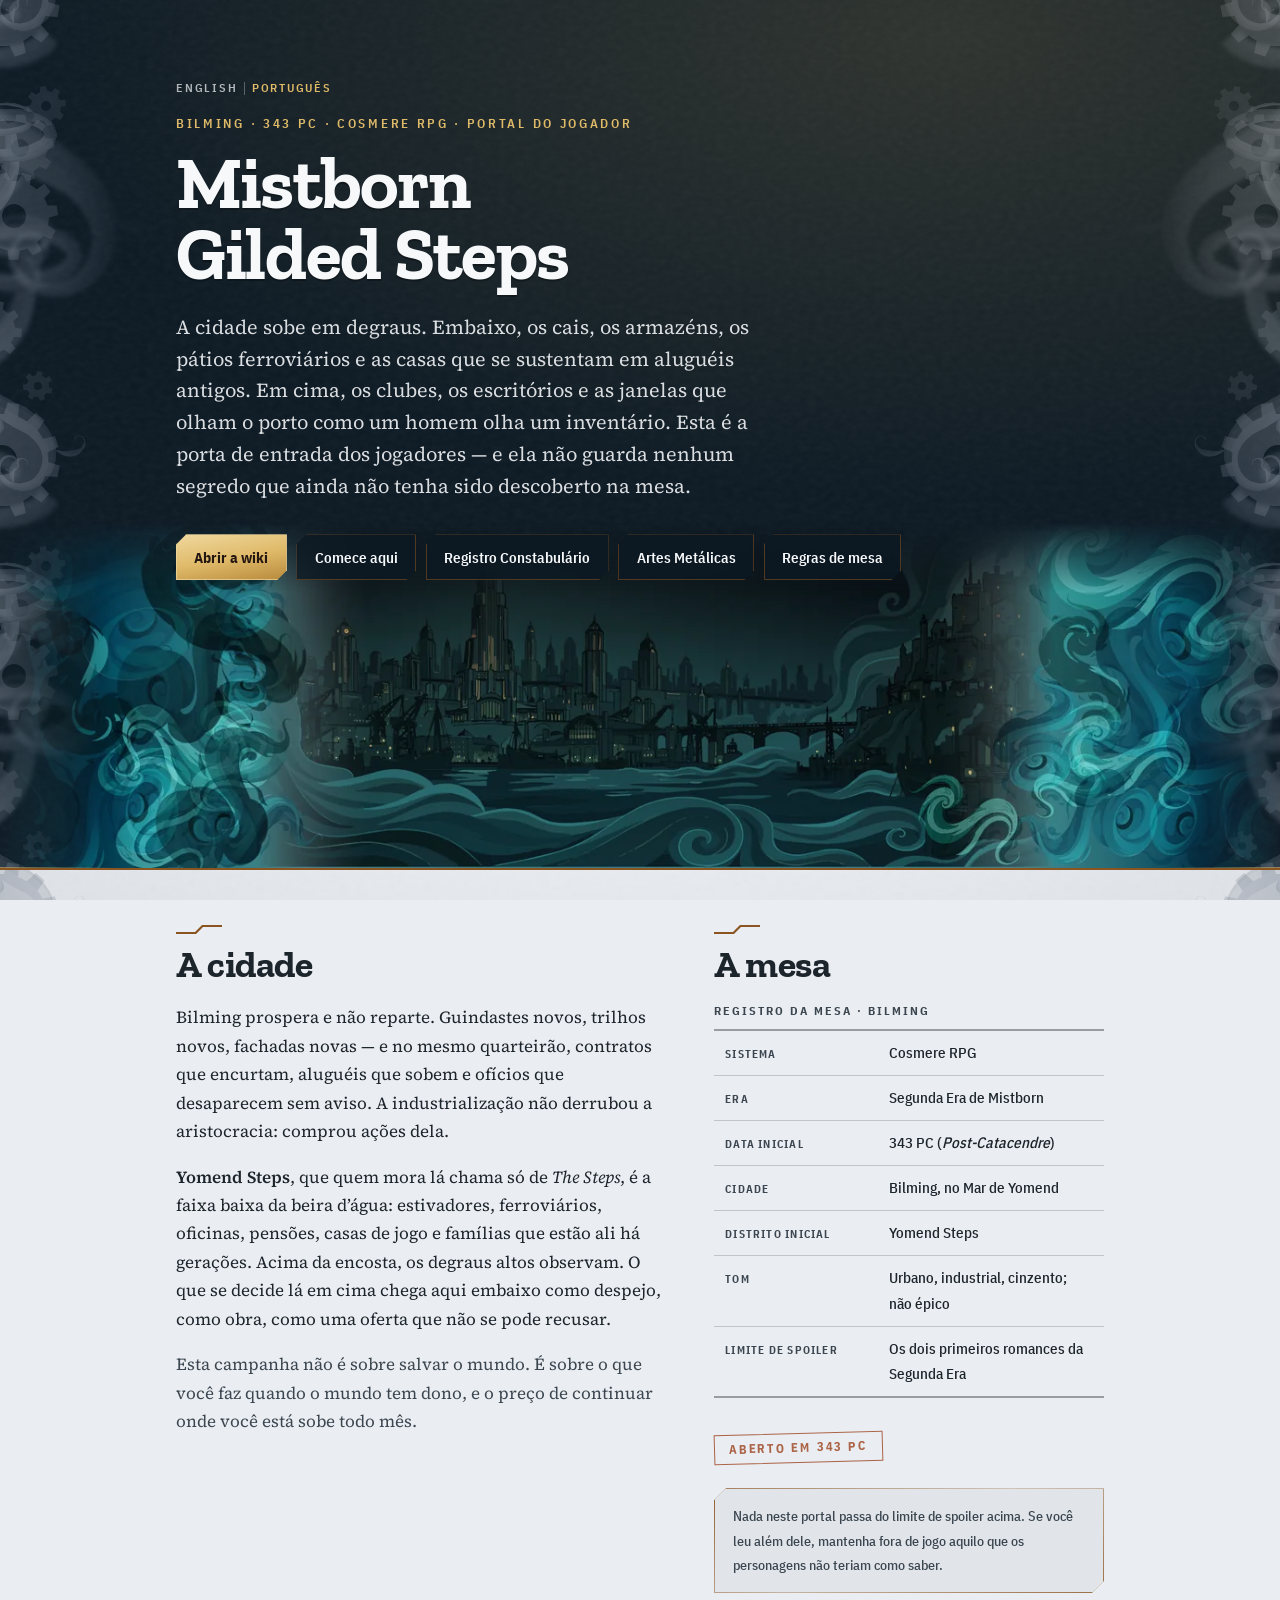
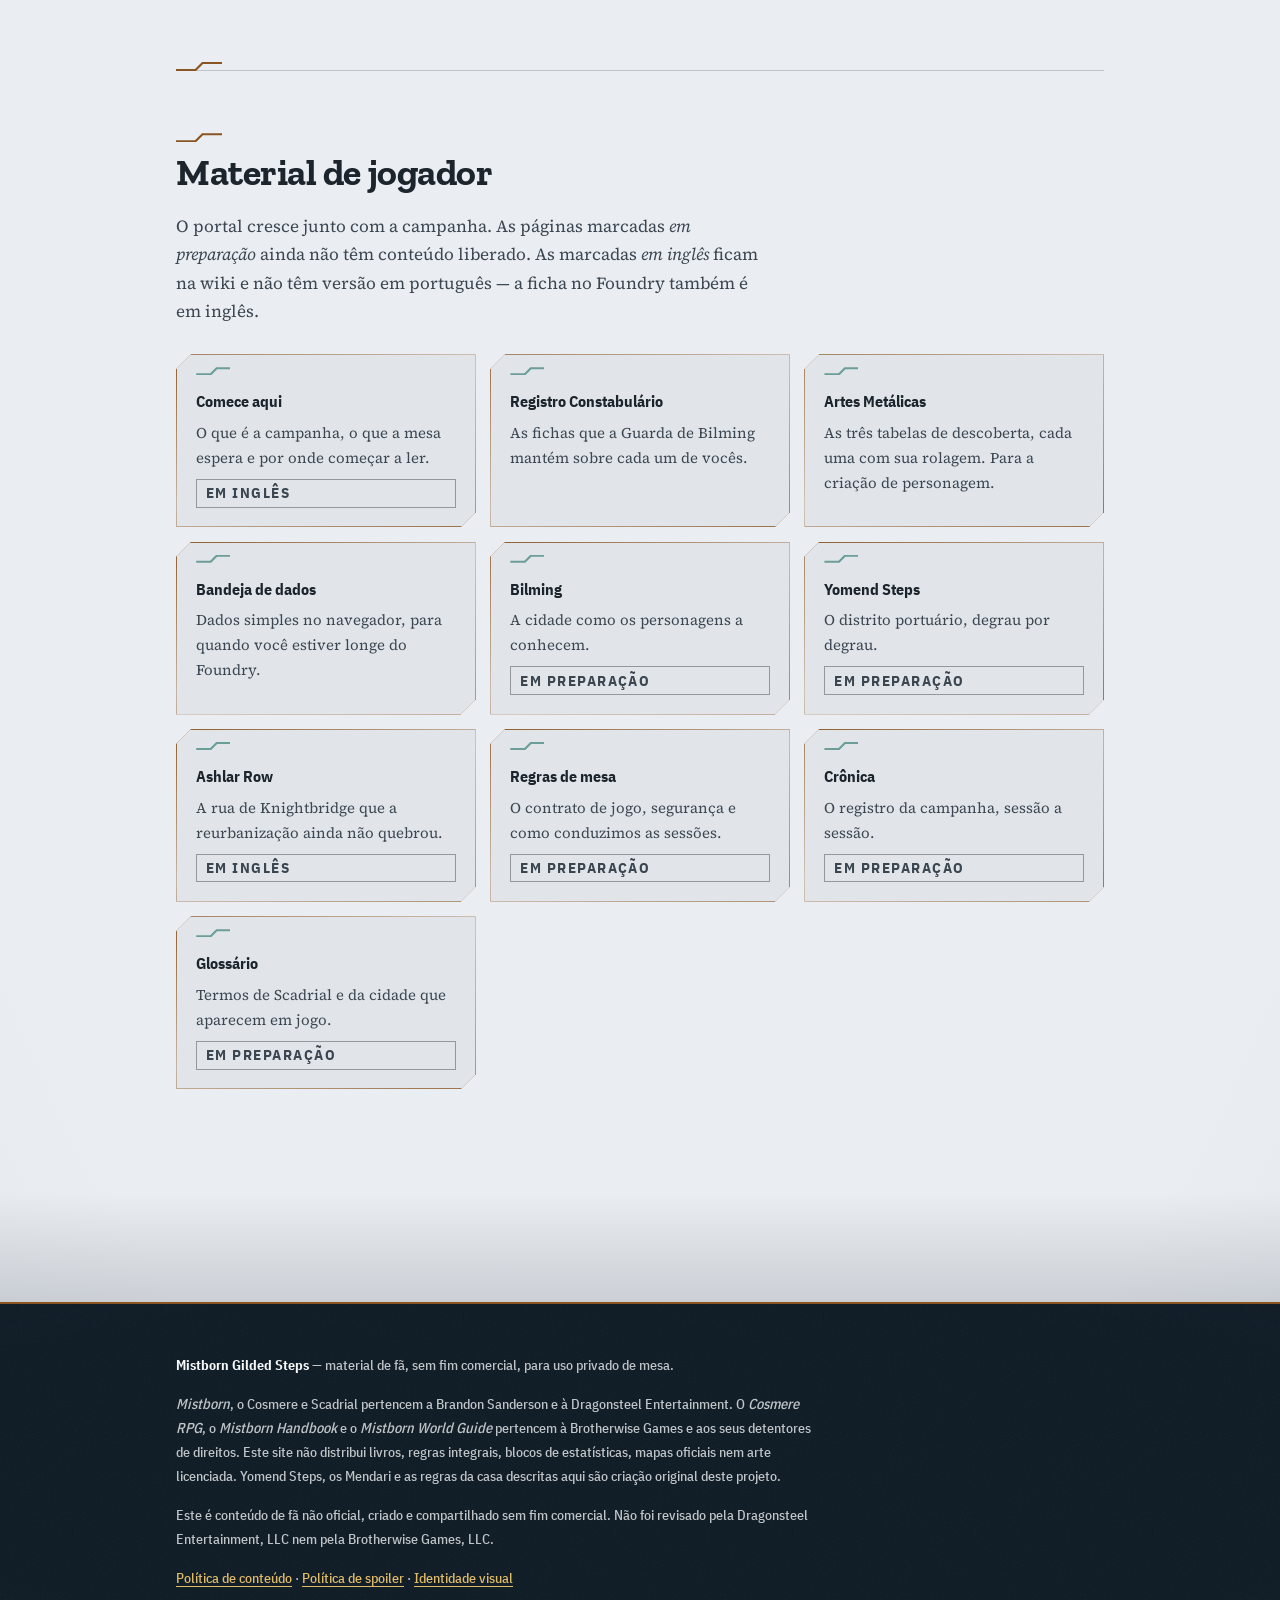
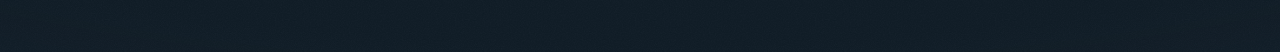
==== commit d009d501: "Mario's Bilming artwork in the hero, in place of the drawn skyline The procedural skyline is gone; t" ====
--- a/docs/pt/index.html
+++ b/docs/pt/index.html
@@ -35,12 +35,14 @@
       </nav>
     </div>
 
-    <!-- Bilming skyline. Original drawing generated for this project: four planes of
-         silhouette, the ground rising in terraces from the waterfront to the high
-         district, three landmark buildings, roof tanks and chimneys, lit windows
-         clustered by floor. Traces no third-party map, art or photograph. Colours
-         come from the --sky-* custom properties in styles/site.css. -->
-    <svg class="section-drawing" xmlns="http://www.w3.org/2000/svg" viewBox="0 0 1440 470" preserveAspectRatio="xMidYMax slice" role="img" aria-labelledby="skyline-title"><title id="skyline-title">Bilming from the water: the city climbing in terraces from the low waterfront on the left to the towers of the high district on the right, silhouetted in haze.</title><defs><linearGradient id="hz" x1="0" y1="0" x2="0" y2="1"><stop offset="0%" stop-color="var(--sky-haze)" stop-opacity="0"/><stop offset="52%" stop-color="var(--sky-haze)" stop-opacity="0.6"/><stop offset="100%" stop-color="var(--sky-haze)" stop-opacity="0"/></linearGradient><linearGradient id="sk" x1="0" y1="0" x2="0" y2="1"><stop offset="0%" stop-color="var(--sky-haze)" stop-opacity="0"/><stop offset="100%" stop-color="var(--sky-haze)" stop-opacity="0.92"/></linearGradient></defs><g fill="var(--sky-1)" fill-opacity="var(--sky-o1)"><path d="M-50.0 470 L-50.0 316.0 L-34.0 316.0 L-34.0 304.1 L-23.7 304.1 L-23.7 294.0 L-16.5 294.0 L-16.5 282.8 L8.1 282.8 L15.2 294.0 L25.5 304.1 L41.5 316.0 L41.5 470 Z"/><path d="M47.3 470 L47.3 306.5 L185.0 306.5 L185.0 470 Z"/><path d="M181.4 470 L181.4 323.9 L204.8 323.9 L204.8 313.2 L216.9 313.2 L216.9 302.4 L226.5 302.4 L226.5 293.5 L233.6 293.5 L233.6 285.8 L258.1 285.8 L265.2 293.5 L274.8 302.4 L286.9 313.2 L310.3 323.9 L310.3 470 Z"/><path d="M309.7 470 L309.7 274.3 L332.4 274.3 L332.4 259.1 L346.5 259.1 L346.5 248.9 L389.2 248.9 L403.3 259.1 L425.9 274.3 L425.9 470 Z"/><path d="M424.7 470 L424.7 269.4 L443.7 269.4 L443.7 258.2 L458.5 258.2 L458.5 244.9 L511.1 244.9 L525.9 258.2 L544.9 269.4 L544.9 470 Z"/><path d="M548.9 470 L548.9 235.1 L563.9 235.1 L563.9 214.5 L576.0 214.5 L576.0 197.8 L625.7 197.8 L637.8 214.5 L652.9 235.1 L652.9 470 Z"/><path d="M651.1 470 L651.1 251.0 L726.2 251.0 L726.2 470 Z"/><path d="M722.8 470 L722.8 224.5 L851.2 224.5 L851.2 470 Z"/><path d="M855.5 470 L855.5 184.4 L993.2 184.4 L993.2 470 Z"/><path d="M997.8 470 L997.8 183.0 L1103.2 183.0 L1103.2 470 Z"/><path d="M1098.5 470 L1098.5 156.9 L1116.8 156.9 L1116.8 136.6 L1130.7 136.6 L1130.7 111.9 L1185.9 111.9 L1199.8 136.6 L1218.2 156.9 L1218.2 470 Z"/><path d="M1224.0 470 L1224.0 172.0 L1348.8 172.0 L1348.8 470 Z"/><path d="M1356.7 470 L1356.7 127.8 L1459.4 127.8 L1459.4 470 Z"/><path d="M1465.5 470 L1465.5 115.1 L1490.2 115.1 L1490.2 94.3 L1502.8 94.3 L1502.8 76.2 L1511.8 76.2 L1511.8 49.0 L1553.2 49.0 L1562.1 76.2 L1574.8 94.3 L1599.4 115.1 L1599.4 470 Z"/></g><rect x="0" y="188" width="1440" height="150" fill="url(#hz)" opacity="0.46"/><g fill="var(--sky-2)" fill-opacity="var(--sky-o2)"><path d="M-50.0 470 L-50.0 348.2 L-37.4 348.2 L-37.4 340.2 L-26.3 340.2 L-26.3 330.1 L-19.9 330.1 L-19.9 320.5 L5.6 320.5 L12.0 330.1 L23.1 340.2 L35.8 348.2 L35.8 470 Z"/><path d="M32.6 470 L32.6 333.2 L47.0 333.2 L47.0 326.2 L55.3 326.2 L55.3 314.2 L60.8 314.2 L60.8 304.5 L80.5 304.5 L86.0 314.2 L94.3 326.2 L108.6 333.2 L108.6 470 Z"/><path d="M112.4 470 L112.4 349.9 L207.1 349.9 L207.1 470 Z"/><path d="M202.2 470 L202.2 340.6 L216.5 340.6 L216.5 329.3 L228.1 329.3 L228.1 321.3 L233.6 321.3 L233.6 312.9 L237.4 312.9 L237.4 305.8 L254.4 305.8 L258.1 312.9 L263.6 321.3 L275.2 329.3 L289.5 340.6 L289.5 470 Z"/><path d="M294.1 470 L294.1 303.1 L308.2 303.1 L308.2 293.2 L316.6 293.2 L316.6 280.9 L321.6 280.9 L321.6 271.3 L344.1 271.3 L349.1 280.9 L357.4 293.2 L371.5 303.1 L371.5 470 Z"/><path d="M372.6 470 L372.6 318.5 L454.3 318.5 L454.3 470 Z"/><path d="M460.7 470 L460.7 319.0 L561.0 319.0 L561.0 470 Z"/><path d="M565.6 470 L565.6 285.5 L581.0 285.5 L581.0 273.5 L590.9 273.5 L590.9 257.9 L597.9 257.9 L597.9 242.2 L629.8 242.2 L636.9 257.9 L646.7 273.5 L662.1 285.5 L662.1 470 Z"/><path d="M663.8 470 L663.8 282.1 L754.5 282.1 L754.5 470 Z"/><path d="M748.9 470 L748.9 263.2 L761.6 263.2 L761.6 249.6 L768.2 249.6 L768.2 234.9 L773.6 234.9 L773.6 218.9 L777.0 218.9 L777.0 203.9 L790.1 203.9 L793.4 218.9 L798.8 234.9 L805.4 249.6 L818.1 263.2 L818.1 470 Z"/><path d="M822.9 470 L822.9 246.6 L887.0 246.6 L887.0 470 Z"/><path d="M892.3 470 L892.3 229.4 L994.1 229.4 L994.1 470 Z"/><path d="M998.8 470 L998.8 248.9 L1012.5 248.9 L1012.5 231.2 L1020.4 231.2 L1020.4 213.2 L1025.1 213.2 L1025.1 198.8 L1048.3 198.8 L1053.1 213.2 L1060.9 231.2 L1074.6 248.9 L1074.6 470 Z"/><path d="M1073.9 470 L1073.9 193.4 L1083.0 193.4 L1083.0 179.4 L1090.2 179.4 L1090.2 155.4 L1121.2 155.4 L1128.4 179.4 L1137.5 193.4 L1137.5 470 Z"/><path d="M1136.4 470 L1136.4 217.2 L1193.3 217.2 L1193.3 470 Z"/><path d="M1199.7 470 L1199.7 194.4 L1211.7 194.4 L1211.7 177.6 L1218.7 177.6 L1218.7 155.2 L1241.3 155.2 L1248.3 177.6 L1260.3 194.4 L1260.3 470 Z"/><path d="M1259.5 470 L1259.5 212.9 L1363.9 212.9 L1363.9 470 Z"/><path d="M1365.9 470 L1365.9 158.5 L1380.2 158.5 L1380.2 134.2 L1389.3 134.2 L1389.3 116.6 L1396.0 116.6 L1396.0 91.0 L1399.0 91.0 L1399.0 72.0 L1413.8 72.0 L1416.8 91.0 L1423.5 116.6 L1432.6 134.2 L1446.9 158.5 L1446.9 470 Z"/><path d="M1441.7 470 L1441.7 160.0 L1453.0 160.0 L1453.0 143.4 L1462.4 143.4 L1462.4 115.5 L1467.3 115.5 L1467.3 95.0 L1488.2 95.0 L1493.1 115.5 L1502.5 143.4 L1513.7 160.0 L1513.7 470 Z"/></g><rect x="0" y="230" width="1440" height="150" fill="url(#hz)" opacity="0.38"/><g fill="var(--sky-3)" fill-opacity="var(--sky-o3)"><path d="M-50.0 470 L-50.0 364.1 L-11.3 364.1 L-11.3 470 Z"/><path d="M-2.6 470 L-2.6 364.7 L69.6 364.7 L69.6 470 Z"/><path d="M63.9 470 L63.9 359.9 L132.5 359.9 L132.5 470 Z"/><path d="M130.6 470 L130.6 374.8 L140.5 374.8 L140.5 369.9 L148.5 369.9 L148.5 364.8 L154.1 364.8 L154.1 356.5 L156.9 356.5 L156.9 350.8 L168.8 350.8 L171.7 356.5 L177.2 364.8 L185.3 369.9 L195.2 374.8 L195.2 470 Z"/><path d="M201.9 470 L201.9 369.8 L263.9 369.8 L263.9 470 Z"/><path d="M264.3 470 L264.3 379.2 L340.1 379.2 L340.1 470 Z"/><path d="M343.1 470 L343.1 346.9 L423.4 346.9 L423.4 470 Z"/><path d="M429.8 470 L429.8 343.5 L513.5 343.5 L513.5 470 Z"/><path d="M512.7 470 L512.7 344.2 L528.2 344.2 L528.2 334.9 L540.3 334.9 L540.3 326.0 L546.2 326.0 L546.2 318.4 L571.0 318.4 L576.8 326.0 L589.0 334.9 L604.4 344.2 L604.4 470 Z"/><path d="M610.5 470 L610.5 313.9 L690.4 313.9 L690.4 470 Z"/><path d="M694.4 470 L694.4 315.3 L776.1 315.3 L776.1 470 Z"/><path d="M779.5 470 L779.5 299.9 L828.8 299.9 L828.8 470 Z"/><path d="M837.2 470 L837.2 273.6 L843.9 273.6 L843.9 260.6 L848.5 260.6 L848.5 248.0 L863.9 248.0 L868.6 260.6 L875.2 273.6 L875.2 470 Z"/><path d="M876.1 470 L876.1 279.1 L888.8 279.1 L888.8 265.1 L897.8 265.1 L897.8 249.9 L926.0 249.9 L935.1 265.1 L947.7 279.1 L947.7 470 Z"/><path d="M942.9 470 L942.9 271.2 L987.9 271.2 L987.9 470 Z"/><path d="M987.6 470 L987.6 270.7 L999.6 270.7 L999.6 256.8 L1006.5 256.8 L1006.5 241.0 L1011.5 241.0 L1011.5 227.0 L1014.1 227.0 L1014.1 210.2 L1024.3 210.2 L1026.8 227.0 L1031.9 241.0 L1038.8 256.8 L1050.8 270.7 L1050.8 470 Z"/><path d="M1045.8 470 L1045.8 271.2 L1088.5 271.2 L1088.5 470 Z"/><path d="M1083.7 470 L1083.7 251.5 L1094.3 251.5 L1094.3 240.0 L1100.3 240.0 L1100.3 223.5 L1104.1 223.5 L1104.1 209.9 L1107.0 209.9 L1107.0 195.3 L1118.9 195.3 L1121.8 209.9 L1125.6 223.5 L1131.6 240.0 L1142.2 251.5 L1142.2 470 Z"/><path d="M1144.4 470 L1144.4 256.1 L1192.2 256.1 L1192.2 470 Z"/><path d="M1195.1 470 L1195.1 255.6 L1205.0 255.6 L1205.0 244.6 L1211.7 244.6 L1211.7 230.6 L1232.4 230.6 L1239.1 244.6 L1248.9 255.6 L1248.9 470 Z"/><path d="M1252.6 470 L1252.6 248.7 L1263.2 248.7 L1263.2 234.9 L1269.2 234.9 L1269.2 218.0 L1272.3 218.0 L1272.3 206.1 L1287.4 206.1 L1290.4 218.0 L1296.5 234.9 L1307.0 248.7 L1307.0 470 Z"/><path d="M1305.0 470 L1305.0 246.6 L1360.7 246.6 L1360.7 470 Z"/><path d="M1362.6 470 L1362.6 213.5 L1428.1 213.5 L1428.1 470 Z"/><path d="M1428.7 470 L1428.7 220.3 L1437.2 220.3 L1437.2 207.2 L1444.1 207.2 L1444.1 189.8 L1448.8 189.8 L1448.8 169.7 L1450.9 169.7 L1450.9 155.8 L1460.6 155.8 L1462.8 169.7 L1467.4 189.8 L1474.4 207.2 L1482.8 220.3 L1482.8 470 Z"/><path d="M1486.9 470 L1486.9 213.3 L1564.5 213.3 L1564.5 470 Z"/><rect x="-37.0" y="343.7" width="9.0" height="14.5"/><rect x="-36.3" y="358.1" width="1.4" height="6.0"/><rect x="-29.9" y="358.1" width="1.4" height="6.0"/><rect x="37.4" y="332.0" width="16.6" height="26.6"/><rect x="38.7" y="358.7" width="1.5" height="6.0"/><rect x="50.3" y="358.7" width="1.5" height="6.0"/><rect x="75.2" y="334.7" width="12.0" height="19.2"/><rect x="76.2" y="353.9" width="1.4" height="6.0"/><rect x="84.6" y="353.9" width="1.4" height="6.0"/><rect x="149.3" y="364.6" width="3.9" height="14.1"/><rect x="438.8" y="325.2" width="5.0" height="11.6"/><rect x="555.3" y="304.1" width="21.3" height="34.1"/><rect x="557.0" y="338.2" width="1.9" height="6.0"/><rect x="572.0" y="338.2" width="1.9" height="6.0"/><rect x="573.9" y="324.2" width="5.5" height="19.4"/><rect x="799.7" y="281.3" width="7.9" height="12.6"/><rect x="800.3" y="293.9" width="1.4" height="6.0"/><rect x="805.8" y="293.9" width="1.4" height="6.0"/><rect x="794.8" y="282.2" width="3.0" height="19.5"/><rect x="1003.3" y="245.5" width="12.0" height="19.2"/><rect x="1004.3" y="264.7" width="1.4" height="6.0"/><rect x="1012.6" y="264.7" width="1.4" height="6.0"/><rect x="1056.6" y="251.6" width="8.5" height="13.6"/><rect x="1057.2" y="265.2" width="1.4" height="6.0"/><rect x="1063.2" y="265.2" width="1.4" height="6.0"/><rect x="1157.0" y="233.4" width="10.5" height="16.7"/><rect x="1157.8" y="250.1" width="1.4" height="6.0"/><rect x="1165.2" y="250.1" width="1.4" height="6.0"/><rect x="1154.9" y="220.8" width="2.9" height="35.9"/><rect x="1208.2" y="233.7" width="10.0" height="15.9"/><rect x="1209.0" y="249.6" width="1.4" height="6.0"/><rect x="1215.9" y="249.6" width="1.4" height="6.0"/><rect x="1260.3" y="212.3" width="3.3" height="31.9"/><rect x="1381.5" y="183.9" width="14.7" height="23.6"/><rect x="1382.7" y="207.5" width="1.4" height="6.0"/><rect x="1393.0" y="207.5" width="1.4" height="6.0"/><rect x="1445.8" y="195.9" width="11.5" height="18.5"/><rect x="1446.7" y="214.3" width="1.4" height="6.0"/><rect x="1454.8" y="214.3" width="1.4" height="6.0"/><rect x="1520.0" y="186.2" width="13.2" height="21.0"/><rect x="1521.1" y="207.3" width="1.4" height="6.0"/><rect x="1530.3" y="207.3" width="1.4" height="6.0"/></g><g fill="var(--sky-lit)" fill-opacity="var(--sky-lit-o-far)"><rect x="-29.0" y="377.1" width="4" height="5.5" opacity="0.64"/><rect x="-43.0" y="417.1" width="4" height="5.5" opacity="0.80"/><rect x="70.9" y="372.9" width="4" height="5.5" opacity="0.97"/><rect x="137.6" y="407.8" width="4" height="5.5" opacity="0.87"/><rect x="151.6" y="407.8" width="4" height="5.5" opacity="0.71"/><rect x="151.6" y="427.8" width="4" height="5.5" opacity="0.95"/><rect x="165.6" y="427.8" width="4" height="5.5" opacity="0.62"/><rect x="179.6" y="427.8" width="4" height="5.5" opacity="0.87"/><rect x="222.9" y="382.8" width="4" height="5.5" opacity="0.62"/><rect x="250.9" y="402.8" width="4" height="5.5" opacity="0.59"/><rect x="299.3" y="392.2" width="4" height="5.5" opacity="0.90"/><rect x="364.1" y="399.9" width="4" height="5.5" opacity="0.91"/><rect x="392.1" y="399.9" width="4" height="5.5" opacity="0.64"/><rect x="450.8" y="356.5" width="4" height="5.5" opacity="0.79"/><rect x="450.8" y="376.5" width="4" height="5.5" opacity="0.83"/><rect x="464.8" y="376.5" width="4" height="5.5" opacity="0.98"/><rect x="450.8" y="396.5" width="4" height="5.5" opacity="0.89"/><rect x="436.8" y="416.5" width="4" height="5.5" opacity="0.99"/><rect x="478.8" y="416.5" width="4" height="5.5" opacity="0.70"/><rect x="450.8" y="436.5" width="4" height="5.5" opacity="0.63"/><rect x="533.7" y="397.2" width="4" height="5.5" opacity="0.58"/><rect x="547.7" y="437.2" width="4" height="5.5" opacity="0.83"/><rect x="631.5" y="386.9" width="4" height="5.5" opacity="0.81"/><rect x="645.5" y="386.9" width="4" height="5.5" opacity="0.71"/><rect x="743.4" y="408.3" width="4" height="5.5" opacity="0.80"/><rect x="729.4" y="428.3" width="4" height="5.5" opacity="0.84"/><rect x="743.4" y="428.3" width="4" height="5.5" opacity="0.61"/><rect x="757.4" y="428.3" width="4" height="5.5" opacity="0.98"/><rect x="844.2" y="366.6" width="4" height="5.5" opacity="0.83"/><rect x="977.9" y="364.2" width="4" height="5.5" opacity="0.59"/><rect x="1008.6" y="303.7" width="4" height="5.5" opacity="0.96"/><rect x="1008.6" y="363.7" width="4" height="5.5" opacity="0.90"/><rect x="1118.7" y="264.5" width="4" height="5.5" opacity="0.96"/><rect x="1104.7" y="284.5" width="4" height="5.5" opacity="0.57"/><rect x="1118.7" y="304.5" width="4" height="5.5" opacity="0.58"/><rect x="1104.7" y="324.5" width="4" height="5.5" opacity="0.63"/><rect x="1118.7" y="364.5" width="4" height="5.5" opacity="1.00"/><rect x="1132.7" y="424.5" width="4" height="5.5" opacity="0.91"/><rect x="1216.1" y="368.6" width="4" height="5.5" opacity="0.63"/><rect x="1287.6" y="281.7" width="4" height="5.5" opacity="0.63"/><rect x="1259.6" y="301.7" width="4" height="5.5" opacity="0.55"/><rect x="1287.6" y="321.7" width="4" height="5.5" opacity="0.60"/><rect x="1259.6" y="341.7" width="4" height="5.5" opacity="0.85"/><rect x="1287.6" y="341.7" width="4" height="5.5" opacity="0.87"/><rect x="1259.6" y="381.7" width="4" height="5.5" opacity="0.97"/><rect x="1312.0" y="319.6" width="4" height="5.5" opacity="0.83"/><rect x="1411.6" y="266.5" width="4" height="5.5" opacity="0.79"/><rect x="1383.6" y="286.5" width="4" height="5.5" opacity="0.74"/><rect x="1369.6" y="366.5" width="4" height="5.5" opacity="0.78"/><rect x="1397.6" y="366.5" width="4" height="5.5" opacity="0.96"/><rect x="1463.7" y="253.3" width="4" height="5.5" opacity="0.71"/><rect x="1435.7" y="273.3" width="4" height="5.5" opacity="0.82"/><rect x="1463.7" y="293.3" width="4" height="5.5" opacity="0.57"/><rect x="1521.9" y="286.3" width="4" height="5.5" opacity="0.88"/><rect x="1493.9" y="386.3" width="4" height="5.5" opacity="0.73"/><rect x="1535.9" y="386.3" width="4" height="5.5" opacity="0.88"/><rect x="1549.9" y="386.3" width="4" height="5.5" opacity="0.69"/></g><rect x="0" y="273" width="1440" height="150" fill="url(#hz)" opacity="0.30"/><g fill="var(--sky-4)" fill-opacity="var(--sky-o4)"><path d="M-50.0 470 L-50.0 404.3 L-35.9 404.3 L-35.9 399.1 L-27.3 399.1 L-27.3 393.7 L-23.2 393.7 L-23.2 390.0 L-4.5 390.0 L-0.3 393.7 L8.2 399.1 L22.3 404.3 L22.3 470 Z"/><path d="M25.2 470 L25.2 391.1 L95.5 391.1 L95.5 470 Z"/><path d="M92.0 470 L92.0 397.1 L102.7 397.1 L102.7 393.3 L110.4 393.3 L110.4 389.0 L117.0 389.0 L117.0 383.2 L120.9 383.2 L120.9 378.4 L136.5 378.4 L140.4 383.2 L147.0 389.0 L154.7 393.3 L165.4 397.1 L165.4 470 Z"/><path d="M160.6 470 L160.6 392.9 L189.6 392.9 L189.6 470 Z"/><path d="M186.1 470 L186.1 401.3 L191.1 401.3 L191.1 397.1 L194.6 397.1 L194.6 391.9 L210.8 391.9 L214.4 397.1 L219.4 401.3 L219.4 470 Z"/><path d="M215.1 470 L215.1 398.8 L222.4 398.8 L222.4 392.7 L228.5 392.7 L228.5 388.8 L232.4 388.8 L232.4 383.1 L244.9 383.1 L248.8 388.8 L254.9 392.7 L262.1 398.8 L262.1 470 Z"/><path d="M262.2 470 L262.2 400.7 L300.2 400.7 L300.2 470 Z"/><path d="M306.0 470 L306.0 369.7 L312.6 369.7 L312.6 362.4 L316.1 362.4 L316.1 355.0 L319.0 355.0 L319.0 349.5 L328.3 349.5 L331.2 355.0 L334.7 362.4 L341.3 369.7 L341.3 470 Z"/><path d="M345.4 470 L345.4 370.0 L402.8 370.0 L402.8 470 Z"/><path d="M401.9 470 L401.9 359.0 L441.9 334.6 L481.9 359.0 L481.9 470 Z"/><path d="M438.7 334.6 L441.9 315.7 L445.1 334.6 Z"/><path d="M476.0 470 L476.0 379.0 L546.1 379.0 L546.1 470 Z"/><path d="M547.9 470 L547.9 342.2 L556.5 342.2 L556.5 333.9 L560.9 333.9 L560.9 324.5 L579.5 324.5 L583.8 333.9 L592.5 342.2 L592.5 470 Z"/><path d="M597.6 470 L597.6 354.8 L670.7 354.8 L670.7 470 Z"/><path d="M671.9 470 L671.9 340.5 L677.6 340.5 L677.6 329.0 L681.5 329.0 L681.5 317.8 L697.9 317.8 L701.8 329.0 L707.5 340.5 L707.5 470 Z"/><path d="M709.8 470 L709.8 353.5 L771.2 353.5 L771.2 470 Z"/><path d="M767.2 470 L767.2 340.9 L778.4 340.9 L778.4 332.8 L785.2 332.8 L785.2 324.0 L790.3 324.0 L790.3 314.0 L810.7 314.0 L815.8 324.0 L822.6 332.8 L833.9 340.9 L833.9 470 Z"/><path d="M830.7 470 L830.7 321.9 L863.6 321.9 L863.6 470 Z"/><path d="M863.9 470 L863.9 255.1 L876.7 255.1 L876.7 236.9 L884.0 236.9 L884.0 224.2 L891.0 224.2 L891.0 206.8 L895.1 206.8 L895.1 192.6 L908.5 192.6 L912.6 206.8 L919.7 224.2 L927.0 236.9 L939.8 255.1 L939.8 470 Z"/><rect x="890.4" y="227.1" width="22.8" height="27.9"/><path d="M890.4 227.1 L901.8 190.6 L913.2 227.1 Z"/><rect x="890.4" y="222.8" width="22.8" height="3.0"/><rect x="892.9" y="218.5" width="17.8" height="3.0"/><rect x="895.4" y="214.2" width="12.8" height="3.0"/><path d="M942.5 470 L942.5 328.3 L951.3 328.3 L951.3 319.8 L957.9 319.8 L957.9 308.0 L961.0 308.0 L961.0 296.0 L963.9 296.0 L963.9 288.4 L973.6 288.4 L976.5 296.0 L979.6 308.0 L986.2 319.8 L995.0 328.3 L995.0 470 Z"/><path d="M1002.0 470 L1002.0 317.4 L1011.7 317.4 L1011.7 306.0 L1018.4 306.0 L1018.4 294.6 L1022.3 294.6 L1022.3 283.7 L1024.6 283.7 L1024.6 271.0 L1036.0 271.0 L1038.3 283.7 L1042.2 294.6 L1049.0 306.0 L1058.6 317.4 L1058.6 470 Z"/><path d="M1056.3 470 L1056.3 323.0 L1115.9 323.0 L1115.9 470 Z"/><path d="M1116.5 470 L1116.5 287.7 L1174.1 287.7 L1174.1 470 Z"/><path d="M1175.0 470 L1175.0 289.2 L1230.6 289.2 L1230.6 470 Z"/><path d="M1233.5 470 L1233.5 212.8 L1247.1 212.8 L1247.1 199.4 L1255.4 199.4 L1255.4 181.8 L1261.1 181.8 L1261.1 167.3 L1265.9 167.3 L1265.9 149.2 L1283.0 149.2 L1287.8 167.3 L1293.5 181.8 L1301.8 199.4 L1315.4 212.8 L1315.4 470 Z"/><path d="M1246.6 212.8 A27.9 26.5 0 0 1 1302.3 212.8 Z"/><rect x="1272.5" y="165.8" width="4.0" height="20.6"/><path d="M1316.3 470 L1316.3 297.4 L1387.1 297.4 L1387.1 470 Z"/><path d="M1396.1 470 L1396.1 270.5 L1426.7 270.5 L1426.7 470 Z"/><path d="M1424.8 470 L1424.8 274.7 L1479.1 274.7 L1479.1 470 Z"/><path d="M1480.3 470 L1480.3 268.3 L1542.4 268.3 L1542.4 470 Z"/><rect x="-17.2" y="396.9" width="4.3" height="10.9"/><rect x="35.8" y="364.8" width="12.7" height="20.3"/><rect x="36.8" y="385.1" width="1.4" height="6.0"/><rect x="45.6" y="385.1" width="1.4" height="6.0"/><rect x="134.8" y="371.5" width="12.3" height="19.6"/><rect x="135.8" y="391.1" width="1.4" height="6.0"/><rect x="144.3" y="391.1" width="1.4" height="6.0"/><rect x="122.6" y="390.3" width="4.4" height="10.5"/><rect x="173.9" y="378.8" width="5.1" height="8.1"/><rect x="174.3" y="386.9" width="1.4" height="6.0"/><rect x="177.8" y="386.9" width="1.4" height="6.0"/><rect x="171.9" y="382.3" width="2.6" height="7.0"/><rect x="200.2" y="390.5" width="2.6" height="6.8"/><rect x="229.6" y="378.9" width="8.7" height="13.9"/><rect x="230.3" y="392.8" width="1.4" height="6.0"/><rect x="236.4" y="392.8" width="1.4" height="6.0"/><rect x="315.5" y="352.4" width="7.1" height="11.3"/><rect x="316.1" y="363.7" width="1.4" height="6.0"/><rect x="321.1" y="363.7" width="1.4" height="6.0"/><rect x="496.2" y="370.7" width="4.2" height="12.7"/><rect x="632.6" y="326.9" width="13.7" height="21.9"/><rect x="633.7" y="348.8" width="1.4" height="6.0"/><rect x="643.3" y="348.8" width="1.4" height="6.0"/><rect x="641.9" y="342.2" width="4.4" height="21.1"/><rect x="750.2" y="331.5" width="3.7" height="15.0"/><rect x="956.0" y="305.1" width="10.7" height="17.2"/><rect x="956.8" y="322.3" width="1.4" height="6.0"/><rect x="964.3" y="322.3" width="1.4" height="6.0"/><rect x="1156.4" y="258.0" width="3.5" height="21.9"/><rect x="1194.5" y="263.4" width="12.4" height="19.8"/><rect x="1195.5" y="283.2" width="1.4" height="6.0"/><rect x="1204.1" y="283.2" width="1.4" height="6.0"/><rect x="1514.0" y="241.2" width="13.2" height="21.1"/><rect x="1515.1" y="262.3" width="1.4" height="6.0"/><rect x="1524.3" y="262.3" width="1.4" height="6.0"/><rect x="1498.9" y="233.4" width="3.7" height="37.7"/></g><g fill="var(--sky-lit)" fill-opacity="var(--sky-lit-o)"><rect x="-29.0" y="437.3" width="4" height="5.5" opacity="0.78"/><rect x="-15.0" y="437.3" width="4" height="5.5" opacity="0.66"/><rect x="60.2" y="424.1" width="4" height="5.5" opacity="0.80"/><rect x="74.2" y="424.1" width="4" height="5.5" opacity="0.90"/><rect x="99.0" y="410.1" width="4" height="5.5" opacity="0.83"/><rect x="222.1" y="431.8" width="4" height="5.5" opacity="0.84"/><rect x="269.2" y="413.7" width="4" height="5.5" opacity="0.94"/><rect x="313.0" y="382.7" width="4" height="5.5" opacity="0.64"/><rect x="327.0" y="382.7" width="4" height="5.5" opacity="0.74"/><rect x="380.4" y="423.0" width="4" height="5.5" opacity="0.81"/><rect x="436.9" y="367.6" width="4" height="5.5" opacity="0.57"/><rect x="464.9" y="367.6" width="4" height="5.5" opacity="0.74"/><rect x="464.9" y="407.6" width="4" height="5.5" opacity="0.79"/><rect x="408.9" y="427.6" width="4" height="5.5" opacity="0.81"/><rect x="422.9" y="427.6" width="4" height="5.5" opacity="0.57"/><rect x="450.9" y="427.6" width="4" height="5.5" opacity="0.90"/><rect x="554.9" y="355.2" width="4" height="5.5" opacity="0.90"/><rect x="554.9" y="375.2" width="4" height="5.5" opacity="0.93"/><rect x="554.9" y="435.2" width="4" height="5.5" opacity="0.75"/><rect x="568.9" y="435.2" width="4" height="5.5" opacity="0.92"/><rect x="618.6" y="367.8" width="4" height="5.5" opacity="0.89"/><rect x="632.6" y="367.8" width="4" height="5.5" opacity="0.94"/><rect x="604.6" y="387.8" width="4" height="5.5" opacity="0.92"/><rect x="632.6" y="387.8" width="4" height="5.5" opacity="0.74"/><rect x="604.6" y="427.8" width="4" height="5.5" opacity="0.93"/><rect x="632.6" y="427.8" width="4" height="5.5" opacity="0.79"/><rect x="646.6" y="427.8" width="4" height="5.5" opacity="0.72"/><rect x="692.9" y="353.5" width="4" height="5.5" opacity="0.62"/><rect x="716.8" y="426.5" width="4" height="5.5" opacity="0.87"/><rect x="744.8" y="426.5" width="4" height="5.5" opacity="0.56"/><rect x="788.2" y="353.9" width="4" height="5.5" opacity="0.90"/><rect x="816.2" y="353.9" width="4" height="5.5" opacity="0.76"/><rect x="816.2" y="393.9" width="4" height="5.5" opacity="0.96"/><rect x="788.2" y="413.9" width="4" height="5.5" opacity="0.89"/><rect x="802.2" y="413.9" width="4" height="5.5" opacity="0.79"/><rect x="851.7" y="414.9" width="4" height="5.5" opacity="0.55"/><rect x="837.7" y="434.9" width="4" height="5.5" opacity="0.59"/><rect x="912.9" y="268.1" width="4" height="5.5" opacity="0.80"/><rect x="870.9" y="328.1" width="4" height="5.5" opacity="0.60"/><rect x="912.9" y="328.1" width="4" height="5.5" opacity="0.55"/><rect x="870.9" y="408.1" width="4" height="5.5" opacity="0.97"/><rect x="898.9" y="408.1" width="4" height="5.5" opacity="0.57"/><rect x="870.9" y="428.1" width="4" height="5.5" opacity="0.89"/><rect x="898.9" y="428.1" width="4" height="5.5" opacity="0.97"/><rect x="949.5" y="381.3" width="4" height="5.5" opacity="0.79"/><rect x="963.5" y="381.3" width="4" height="5.5" opacity="0.86"/><rect x="977.5" y="401.3" width="4" height="5.5" opacity="0.76"/><rect x="949.5" y="421.3" width="4" height="5.5" opacity="0.68"/><rect x="1023.0" y="390.4" width="4" height="5.5" opacity="1.00"/><rect x="1063.3" y="356.0" width="4" height="5.5" opacity="0.67"/><rect x="1077.3" y="356.0" width="4" height="5.5" opacity="0.94"/><rect x="1105.3" y="356.0" width="4" height="5.5" opacity="0.68"/><rect x="1063.3" y="376.0" width="4" height="5.5" opacity="0.60"/><rect x="1077.3" y="376.0" width="4" height="5.5" opacity="0.61"/><rect x="1077.3" y="396.0" width="4" height="5.5" opacity="0.75"/><rect x="1151.5" y="320.7" width="4" height="5.5" opacity="0.69"/><rect x="1137.5" y="360.7" width="4" height="5.5" opacity="0.59"/><rect x="1151.5" y="360.7" width="4" height="5.5" opacity="0.88"/><rect x="1137.5" y="380.7" width="4" height="5.5" opacity="0.77"/><rect x="1123.5" y="420.7" width="4" height="5.5" opacity="0.83"/><rect x="1182.0" y="382.2" width="4" height="5.5" opacity="0.99"/><rect x="1210.0" y="382.2" width="4" height="5.5" opacity="0.76"/><rect x="1196.0" y="402.2" width="4" height="5.5" opacity="0.86"/><rect x="1210.0" y="422.2" width="4" height="5.5" opacity="0.90"/><rect x="1296.5" y="245.8" width="4" height="5.5" opacity="0.93"/><rect x="1296.5" y="265.8" width="4" height="5.5" opacity="0.66"/><rect x="1296.5" y="325.8" width="4" height="5.5" opacity="0.97"/><rect x="1268.5" y="365.8" width="4" height="5.5" opacity="0.99"/><rect x="1296.5" y="365.8" width="4" height="5.5" opacity="0.90"/><rect x="1240.5" y="425.8" width="4" height="5.5" opacity="0.58"/><rect x="1282.5" y="425.8" width="4" height="5.5" opacity="0.91"/><rect x="1296.5" y="425.8" width="4" height="5.5" opacity="0.72"/><rect x="1323.3" y="350.4" width="4" height="5.5" opacity="0.89"/><rect x="1337.3" y="370.4" width="4" height="5.5" opacity="0.92"/><rect x="1323.3" y="410.4" width="4" height="5.5" opacity="0.78"/><rect x="1337.3" y="410.4" width="4" height="5.5" opacity="0.80"/><rect x="1403.1" y="343.5" width="4" height="5.5" opacity="0.72"/><rect x="1431.8" y="307.7" width="4" height="5.5" opacity="0.71"/><rect x="1431.8" y="327.7" width="4" height="5.5" opacity="0.72"/><rect x="1445.8" y="407.7" width="4" height="5.5" opacity="0.93"/><rect x="1501.3" y="281.3" width="4" height="5.5" opacity="0.73"/><rect x="1515.3" y="301.3" width="4" height="5.5" opacity="0.99"/><rect x="1515.3" y="321.3" width="4" height="5.5" opacity="0.88"/><rect x="1487.3" y="361.3" width="4" height="5.5" opacity="0.99"/><rect x="1529.3" y="361.3" width="4" height="5.5" opacity="0.78"/><rect x="1515.3" y="381.3" width="4" height="5.5" opacity="0.76"/><rect x="1515.3" y="421.3" width="4" height="5.5" opacity="0.73"/><rect x="1529.3" y="421.3" width="4" height="5.5" opacity="0.65"/><rect x="1487.3" y="441.3" width="4" height="5.5" opacity="0.66"/><rect x="1501.3" y="441.3" width="4" height="5.5" opacity="0.90"/></g><rect x="0" y="310" width="1440" height="160" fill="url(#sk)"/></svg>
+    <!-- Bilming, the harbour and the mists. Original artwork for this project,
+         drawn as vector in the Vault and exported here as WebP: the source SVG is
+         4.5 MB and 6,500 paths, which no header should carry. Traces no
+         third-party map, art or photograph. -->
+    <img class="section-drawing" alt="" aria-hidden="true" decoding="async"
+         src="../assets/bg/skyline-2400.webp"
+         srcset="../assets/bg/skyline-1600.webp 1600w, ../assets/bg/skyline-2400.webp 2400w"
+         sizes="100vw" width="2400" height="559">
   </header>
 
   <main id="content">
--- a/docs/styles/site.css
+++ b/docs/styles/site.css
@@ -97,7 +97,7 @@
   overflow: hidden;
 }
 .hero { padding-bottom: 0; }
-.hero .wrap { padding-bottom: clamp(9rem, 20vw, 15rem); }
+.hero .wrap { padding-bottom: clamp(11rem, 24vw, 18rem); }
 
 /* ── Language ───────────────────────────────────────────
    English is the source version of the site; /pt/ is the translation for the
@@ -155,25 +155,45 @@
 }
 
 /* ── Skyline ────────────────────────────────────────────
-   The hero drawing is one inline SVG with no colours of its own; every fill
-   reads a custom property below. The band behind it is dark in BOTH themes,
-   so the skyline keeps one palette and only its haze follows --band, which
-   makes the base of the drawing dissolve into whatever the band is. */
-:root {
-  --sky-1: #2a4c64;   --sky-o1: 0.30;
-  --sky-2: #1c3546;   --sky-o2: 0.52;
-  --sky-3: #12232f;   --sky-o3: 0.74;
-  --sky-4: #071219;   --sky-o4: 1;
-  --sky-lit: #f0d9a0; --sky-lit-o: 0.62; --sky-lit-o-far: 0.30;
-  --sky-haze: var(--band);
-}
-
+   The hero drawing is Mario's artwork, exported from the Vault's vector source
+   to WebP: Bilming across the water, the harbour cranes, the mists curling in
+   at both edges. The source is a framed picture with a straight-edged panel;
+   the export is cropped to that panel's top and bottom, and the mask below
+   dissolves its remaining edges into the band so only the picture is left.
+   The band is dark in both themes, so one file serves both. */
 .section-drawing {
   position: absolute; inset: auto 0 0 0; z-index: 1; display: block;
-  width: 100%; height: clamp(190px, 30vw, 340px);
-  pointer-events: none; opacity: 0.95;
-}
+  width: 100%; height: clamp(200px, 27vw, 380px);
+  object-fit: cover; object-position: 50% 100%;
+  pointer-events: none; user-select: none;
+
+  --fade:
+    linear-gradient(to bottom, transparent 0, #000 20%, #000 100%),
+    linear-gradient(to right, transparent 0, #000 9%, #000 91%, transparent 100%);
+  -webkit-mask-image: var(--fade);
+          mask-image: var(--fade);
+  -webkit-mask-composite: source-in;
+          mask-composite: intersect;
+}
+
+@media (max-width: 700px) {
+  /* On a phone the frame is far taller than the art is wide, so cover would
+     crop the city away. Hold the skyline and let the outer mists go. */
+  .section-drawing { object-position: 50% 72%; height: clamp(170px, 44vw, 240px); }
+}
+
 .hero .wrap { position: relative; z-index: 2; }
+
+/* The hero buttons sit over the artwork, and the mists there run bright. Give
+   the outlined ones a plate of the band's own colour so the label never has to
+   compete with a curl of teal behind it. */
+.hero .actions .button:not(.primary) {
+  background: color-mix(in srgb, var(--band) 76%, transparent);
+  backdrop-filter: blur(3px);
+}
+.hero .actions .button:not(.primary):hover {
+  background: color-mix(in srgb, var(--accent) 30%, var(--band));
+}
 
 /* ── Buttons ────────────────────────────────────────────── */
 
@@ -199,8 +219,12 @@
 .button:active, .btn:active, .die:active { transform: translateY(1px); }
 
 .button.primary, .btn:not(.ghost) {
-  background: linear-gradient(170deg, var(--mgs-metal) 0%, var(--mgs-metal-deep) 100%);
-  color: #2a1a12;
+  /* The old gradient ran down into --mgs-metal-deep, and the dark label on that
+     bronze end measured about 2.7:1 — it failed at the foot of the button. This
+     stops at a lighter bronze, which keeps the struck-metal look and holds
+     above 4.5:1 across the whole face. */
+  background: linear-gradient(170deg, var(--mgs-metal-bright) 0%, var(--mgs-metal) 52%, #b8893c 100%);
+  color: #241610;
   font-weight: 700;
   box-shadow: inset 0 0 0 1px color-mix(in srgb, var(--mgs-metal-bright) 70%, transparent);
 }
